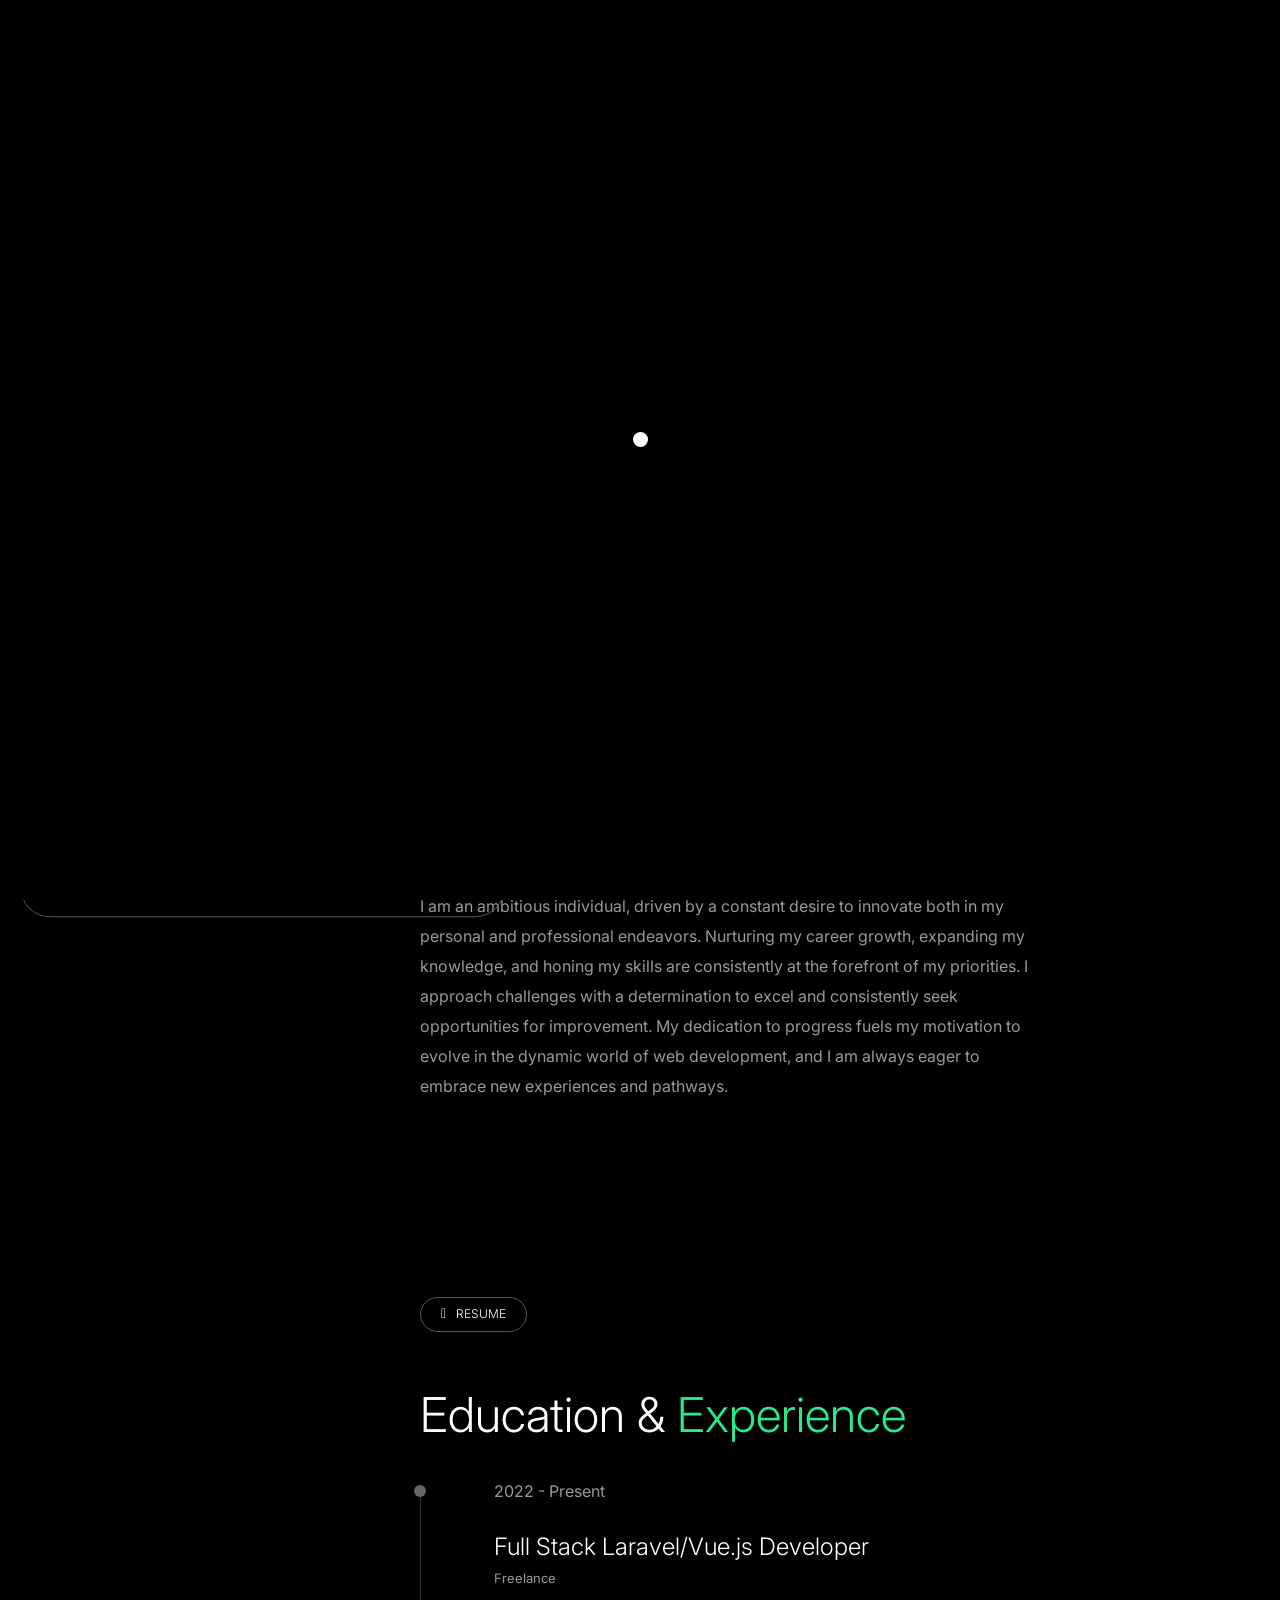
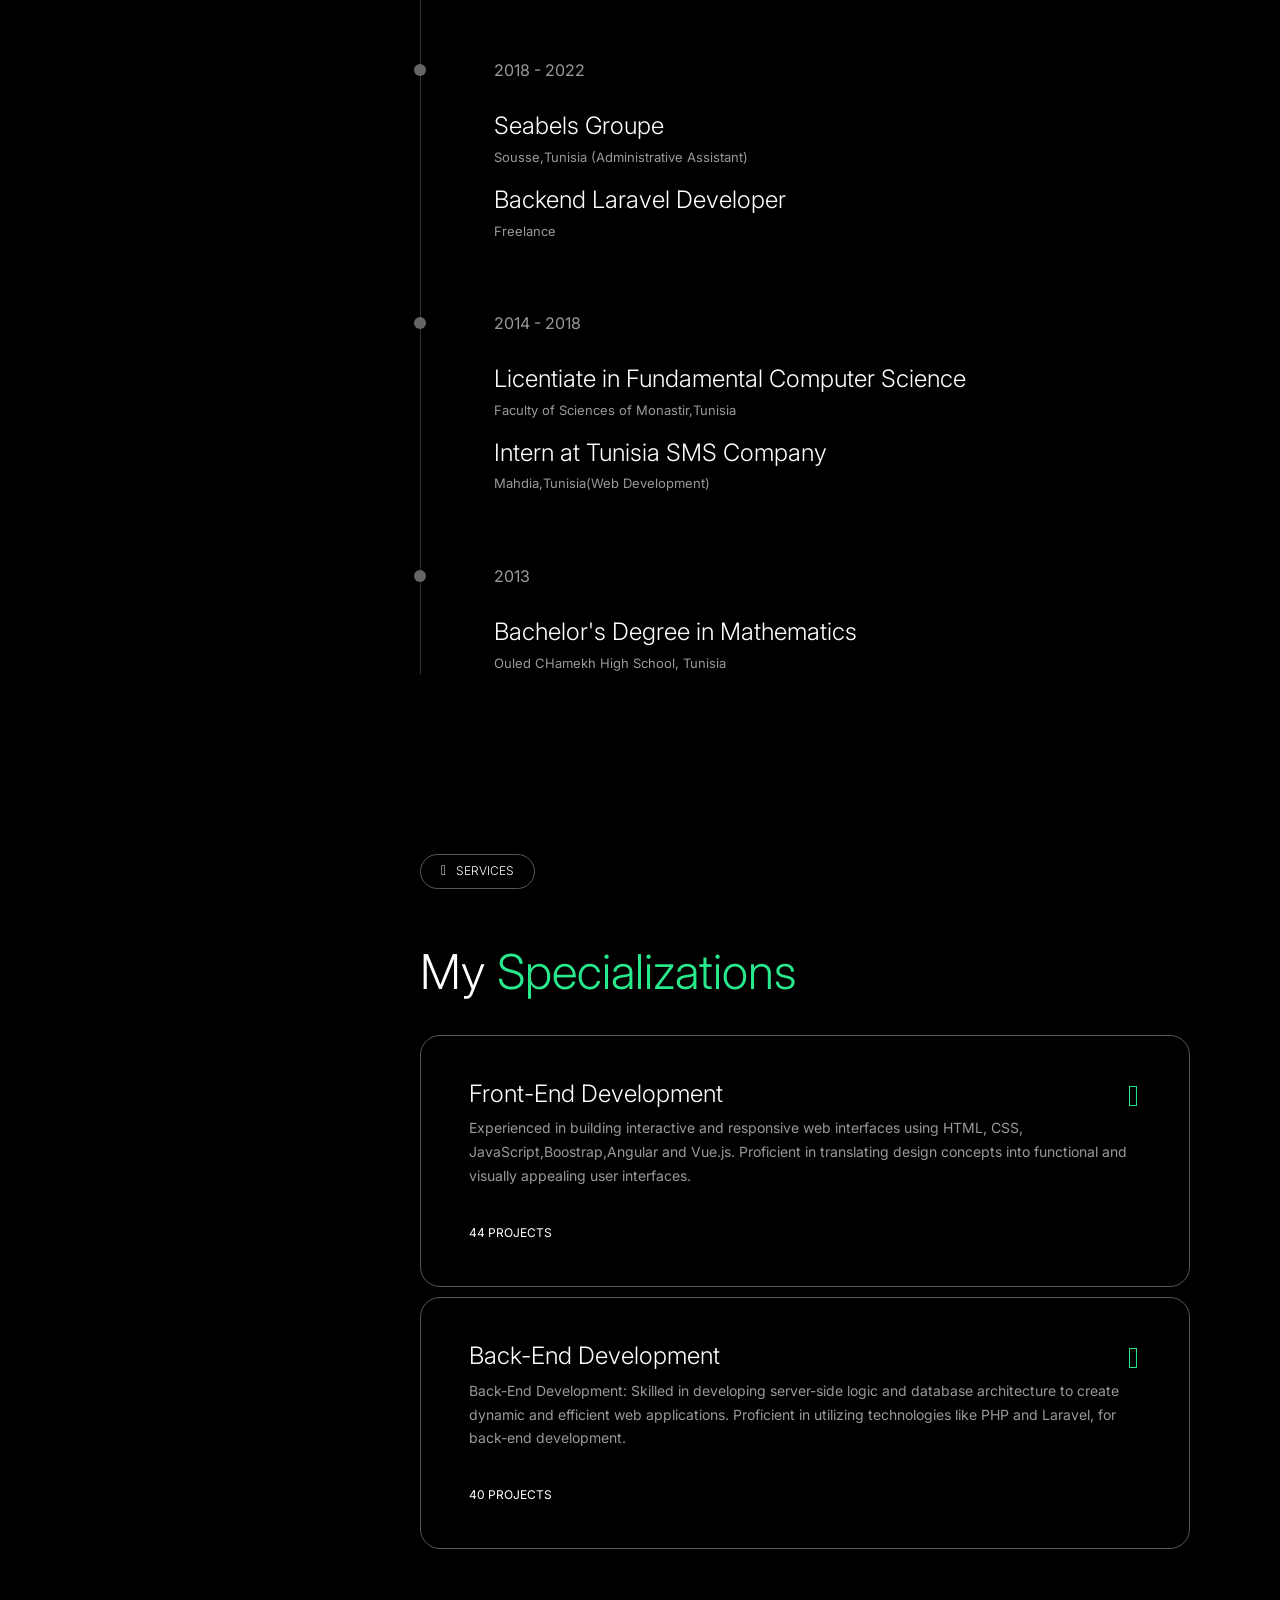
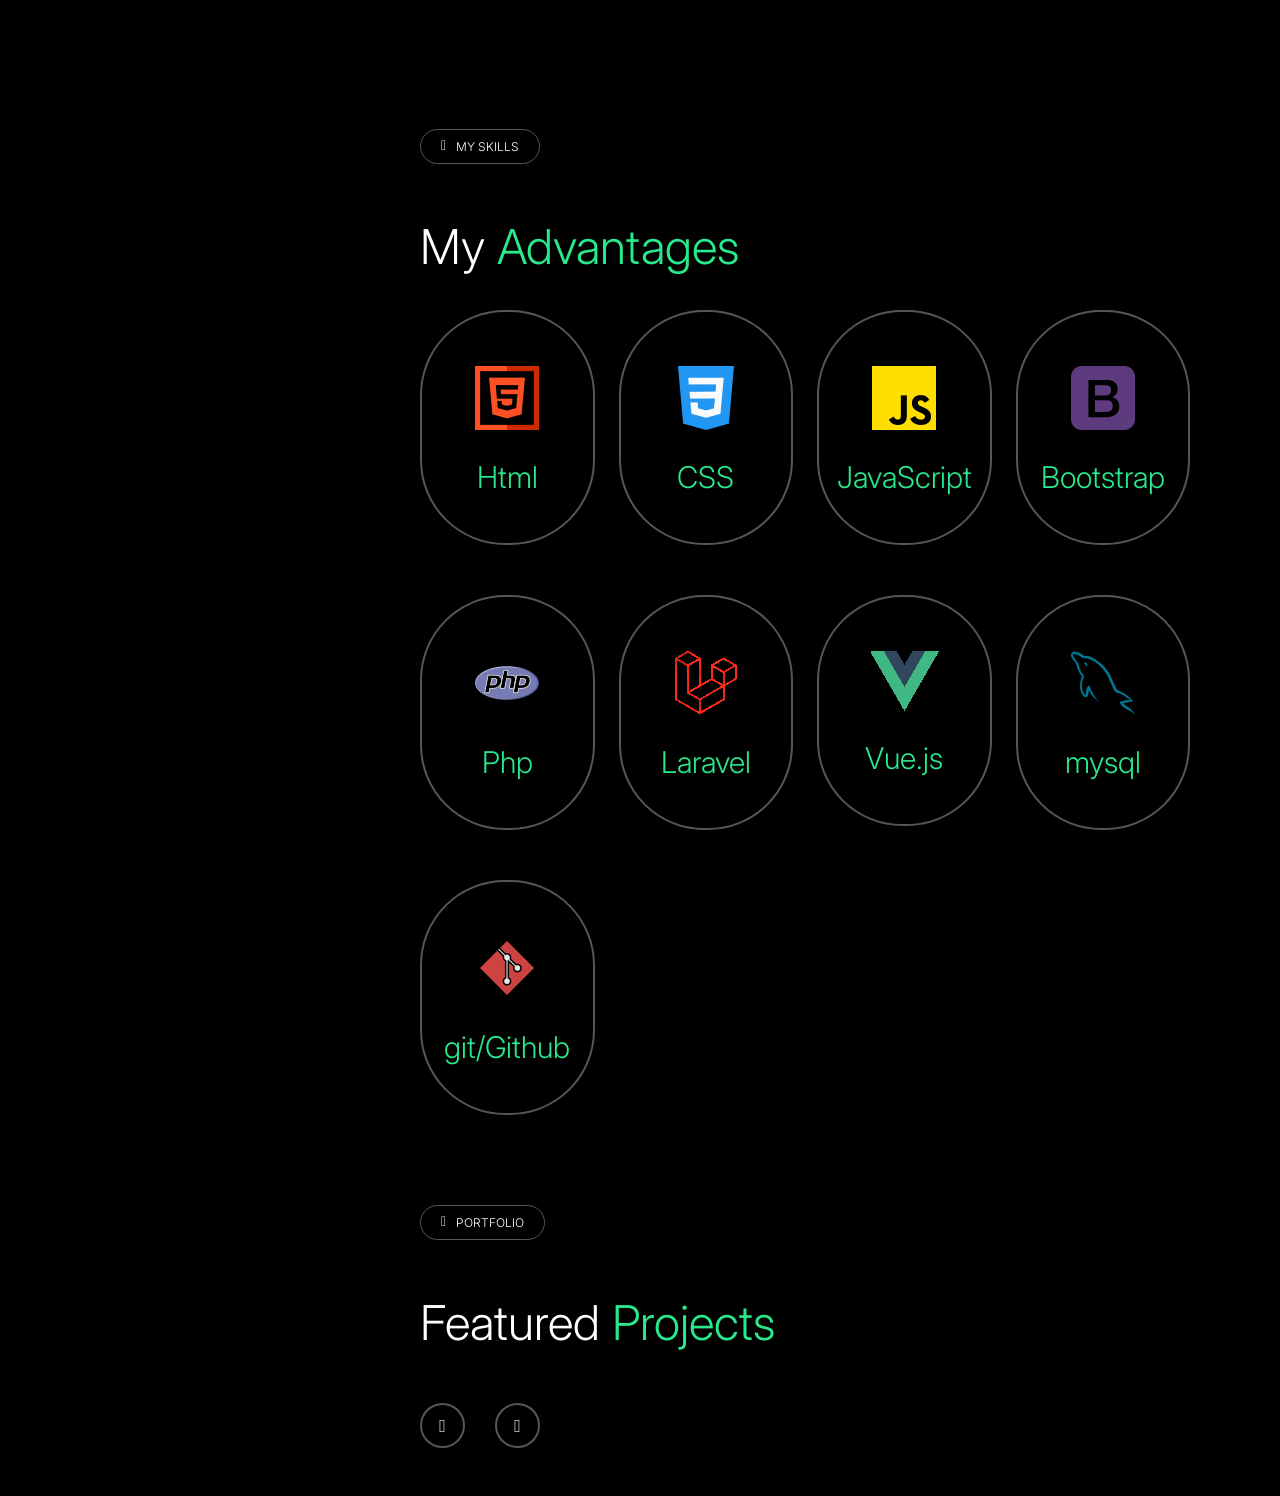
==== index.html @ 17d9af60 "first commit" ====
<!DOCTYPE html>
<html lang="en">
<!-- Mirrored from wpriverthemes.com/HTML/drake/home1.html by HTTrack Website Copier/3.x [XR&CO'2014], Wed, 30 Aug 2023 11:15:43 GMT -->

<head>
    <meta charset="UTF-8" />
    <meta http-equiv="X-UA-Compatible" content="IE=edge" />
    <meta name="viewport" content="width=device-width, initial-scale=1.0" />
    <title>Portfolio Smida Aymen</title>
    <link rel="icon" type="image/x-icon" href="assets/images/favicon.ico" />
    <meta name="description" content="I'm Aymen Smida, a passionate web developer and designer based in Tunisia. I specialize in Laravel and Vue.js, creating exceptional online experiences and innovative solutions. Explore my portfolio for a taste of what's possible in web development." />
    <meta name="keywords" content="HTML, CSS, JavaScript, web development, coding,Laravel ,Vue JS,Figma" />

 <!-- Facebook Meta Tags -->
 <meta property="og:url" content="https://aymensmida.github.io/portfolio/">
 <meta property="og:type" content="website">
 <meta property="og:title" content="Portfolio Smida Aymen e">
 <meta property="og:description" content="Discover a curated list of advanced interface libraries and components designed to empower beginners and streamline web development. Explore a range of user-friendly tools that enhance functionality, from interactive maps and animations to real-time data and UI frameworks. ">
 <meta property="og:image" content="./assets/images/logo.png">

 <!-- Twitter Meta Tags -->
 <meta name="twitter:card" content="summary_large_image">
 <meta property="twitter:domain" content="aymensmida.github.io">
 <meta property="twitter:url" content="https://aymensmida.github.io/portfolio/">
 <meta name="twitter:title" content="Advanced Interface Libraries and Components">
 <meta name="twitter:description" content="Discover a curated list of advanced interface libraries and components designed to empower beginners and streamline web development. Explore a range of user-friendly tools that enhance functionality, from interactive maps and animations to real-time data and UI frameworks. ">
 <meta name="twitter:image" content="./assets/images/logo.png">
    <!-- Font -->
    <link rel="preconnect" href="https://fonts.googleapis.com/" />
    <link rel="preconnect" href="https://fonts.gstatic.com/" crossorigin />
    <link
        href="https://fonts.googleapis.com/css2?family=Inter:wght@100;200;300;400;500;600;700;800;900&amp;display=swap"
        rel="stylesheet" />

    <!-- Stylesheet -->
    <link rel="stylesheet" href="./line-awesome/1.3.0/css/line-awesome.min.css">
    
    <link href="assets/css/bootstrap.min.css" rel="stylesheet" />
    <link rel="stylesheet" href="assets/css/owl.carousel.min.css" />
    <link rel="stylesheet" href="assets/css/owl.theme.default.min.css" />
    <link rel="stylesheet" href="assets/css/animate.min.css" />
    <link rel="stylesheet" href="assets/css/smooth-scrollbar.css" />
    <link rel="stylesheet" href="assets/css/lightbox.min.css" />

    <link rel="stylesheet" href="assets/css/style.css" />
    <link rel="stylesheet" href="assets/css/responsive.css" />
</head>

<body class="home1-page">
    <video class="body-overlay" muted autoplay loop>
        <source src="assets/images/video1.mp4" type="video/mp4" />
    </video>

    <div class="page-loader">
        <div class="bounceball"></div>
    </div>

    <span class="icon-menu">
        <span class="bar"></span>
        <span class="bar"></span>
    </span>

    <div class="global-color">
        <span class="setting-toggle">
            <i class="las la-cog"></i>
        </span>
        <div class="inner">
            <div class="overlay"></div>
            <div class="global-color-option">
                <span class="close-settings">
                    <i class="las la-times"></i>
                </span>
                <h2>Configuration</h2>
                <div class="global-color-option-inner">
                    <p>Colors</p>
                    <div class="color-boxed">
                        <a href="#" class="clr-active" onclick="color1();"></a>
                        <a href="#" onclick="color2();"></a>
                        <a href="#" onclick="color3();"></a>
                        <a href="#" onclick="color4();"></a>
                        <a href="#" onclick="color5();"></a>
                        <a href="#" onclick="color6();"></a>
                        <a href="#" onclick="color7();"></a>
                        <a href="#" onclick="color8();"></a>
                    </div>
                </div>
            </div>
        </div>
    </div>

    <div class="responsive-sidebar-menu">
        <div class="overlay"></div>
        <div class="sidebar-menu-inner">
            <div class="menu-wrap">
                <p>Menu</p>
                <ul class="menu scroll-nav-responsive d-flex">
                    <li>
                        <a class="scroll-to" href="#home">
                            <i class="las la-home"></i> <span>Home</span>
                        </a>
                    </li>
                    <li>
                        <a class="scroll-to" href="#about">
                            <i class="lar la-user"></i> <span>About</span>
                        </a>
                    </li>
                    <li>
                        <a class="scroll-to" href="#resume">
                            <i class="las la-briefcase"></i> <span>Resume</span>
                        </a>
                    </li>
                    <li>
                        <a class="scroll-to" href="#services">
                            <i class="las la-stream"></i> <span>Services</span>
                        </a>
                    </li>
                    <li>
                        <a class="scroll-to" href="#skills">
                            <i class="las la-shapes"></i> <span>Skills</span>
                        </a>
                    </li>
                    <li>
                        <a class="scroll-to" href="#testimonial">
                            <i class="las la-grip-vertical"></i> <span>Portfolios</span>
                        </a>
                    </li>
                 
                </ul>
            </div>

            <div class="sidebar-social">
                <p>Social</p>
                <ul class="social-links d-flex align-items-center">
                    <li>
                        <a href="https://www.facebook.com/Smida2709" target="_blank"><i class="lab la-facebook"></i></a>
                    </li>
                    <li>
                        <a href="https://www.linkedin.com/in/aymen-smida-748a8221a/" target="_blank"><i class="lab la-linkedin"></i></a>
                    </li>
                    <li>
                        <a href="https://www.instagram.com/smid_aaymen/" target="_blank"><i class="lab la-instagram"></i></a>
                    </li>
                    <li>
                        <a href="https://github.com/aymensmida" target="_blank"><i class="lab la-github"></i></a>
                    </li>
                </ul>
            </div>
        </div>
    </div>

    <ul class="menu scroll-nav d-flex">
        <li>
            <a class="scroll-to" href="#home">
                <span>Home</span> <i class="las la-home"></i>
            </a>
        </li>
        <li>
            <a class="scroll-to" href="#about">
                <span>About</span> <i class="lar la-user"></i>
            </a>
        </li>
        <li>
            <a class="scroll-to" href="#resume">
                <span>Resume</span> <i class="las la-briefcase"></i>
            </a>
        </li>
        <li>
            <a href="#services">
                <span>Services</span> <i class="las la-stream"></i>
            </a>
        </li>
        <li>
            <a class="scroll-to" href="#skills">
                <span>Skills</span> <i class="las la-shapes"></i>
            </a>
        </li>
        <li>
            <a class="scroll-to" href="#testimonial">
                <span>Portfolios</span> <i class="las la-grip-vertical"></i>
            </a>
        </li>
 
    </ul>

    <div class="left-sidebar mt-1">
        <img class="me" src="assets/images/aymen.png" alt="Me" />
        <h2 class="email">Smida Aymen</h2>
        <h2 class="address">Web Developer</h2>
        <p class="copyright">aymensmida122@gmail.com</p>
        <ul class="social-profile d-flex align-items-center flex-wrap justify-content-center">
            <li>
                <a href="https://www.facebook.com/Smida2709" target="_blank"><i class="lab la-facebook"></i></a>
            </li>
            <li>
                <a href="https://www.linkedin.com/in/aymen-smida-748a8221a/" target="_blank"><i class="lab la-linkedin"></i></a>
            </li>
            <li>
                <a href="https://www.instagram.com/smid_aaymen/" target="_blank"><i class="lab la-instagram"></i></a>
            </li>
            <li>
                <a href="https://github.com/aymensmida" target="_blank"><i class="lab la-github"></i></a>
            </li>
        </ul>
        <a href="./assets/images/Cv Aymen Smida.pdf" download="./assets/images/Cv Aymen Smida.pdf" class="theme-btn"  target="_blank">
            <i class="las la-download"></i> Download CV
        </a>
    </div>

    <main class="drake-main">
        <div id="smooth-wrapper">
            <div id="smooth-content">
                <div class="left-sidebar">
                    <img class="me" src="assets/images/aymen.png" alt="Me" />
                    <h2 class="email">Smida Aymen</h2>
                    <h2 class="address">Web Developer</h2>
                    <p class="copyright">aymensmida122@gmail.com</p>

                   
                    <ul class="social-profile d-flex align-items-center flex-wrap justify-content-center">
                        <li>
                            <a href="https://www.facebook.com/Smida2709" target="_blank"><i class="lab la-facebook"></i></a>
                        </li>
                        <li>
                            <a href="https://www.linkedin.com/in/aymen-smida-748a8221a/" target="_blank"><i class="lab la-linkedin"></i></a>
                        </li>
                        <li>
                            <a href="https://www.instagram.com/smid_aaymen/" target="_blank"><i class="lab la-instagram"></i></a>
                        </li>
                        <li>
                            <a href="https://github.com/aymensmida" target="_blank"><i class="lab la-github"></i></a>
                        </li>
                    </ul>
                    <a href="./assets/images/Cv Aymen Smida.pdf" download="./assets/images/Cv Aymen Smida.pdf" class="theme-btn"  target="_blank">
                        <i class="las la-download"></i> Download CV
                    </a>
                </div>

                <section class="hero-section page-section scroll-to-page" id="home">
                    <div class="custom-container">
                        <div class="hero-content content-width">
                            <div class="section-header">
                                <h4 class="subtitle scroll-animation" data-animation="fade_from_bottom">
                                    <i class="las la-home"></i> Introduce
                                </h4>
                                <h1 class="scroll-animation" data-animation="fade_from_bottom">
                                    Smida Aymen, <span>Web Developer </span>
                                </h1>
                            </div>
                            <p class="scroll-animation" data-animation="fade_from_bottom">
                                I specialize in creating beautifully functional websites
                                through coding. I'm passionate about making the web work
                                seamlessly and efficiently
                            </p>
                   
                        </div>
                    </div>
                </section>

                <section class="about-area page-section scroll-to-page" id="about">
                    <div class="custom-container">
                        <div class="about-content content-width">
                            <div class="section-header">
                                <h4 class="subtitle scroll-animation" data-animation="fade_from_bottom">
                                    <i class="lar la-user"></i> About
                                </h4>
                                <h1 class="scroll-animation" data-animation="fade_from_bottom">
                                    Exploring the Web with Passion and
                                    <span>Staying Current</span>
                                </h1>
                            </div>
                            <p class="scroll-animation" data-animation="fade_from_bottom">
                                I am an ambitious individual, driven by a constant desire to
                                innovate both in my personal and professional endeavors.
                                Nurturing my career growth, expanding my knowledge, and honing
                                my skills are consistently at the forefront of my priorities.
                                I approach challenges with a determination to excel and
                                consistently seek opportunities for improvement. My dedication
                                to progress fuels my motivation to evolve in the dynamic world
                                of web development, and I am always eager to embrace new
                                experiences and pathways.
                            </p>
                        </div>
                    </div>
                </section>

                <section class="resume-area page-section scroll-to-page" id="resume">
                    <div class="custom-container">
                        <div class="resume-content content-width">
                            <div class="section-header">
                                <h4 class="subtitle scroll-animation" data-animation="fade_from_bottom">
                                    <i class="las la-briefcase"></i> Resume
                                </h4>
                                <h1 class="scroll-animation" data-animation="fade_from_bottom">
                                    Education & <span>Experience</span>
                                </h1>
                            </div>

                            <div class="resume-timeline">
                                <div class="item scroll-animation" data-animation="fade_from_right">
                                    <span class="date">2022 - Present</span>
                                    <h2>Full Stack Laravel/Vue.js Developer</h2>
                                    <p>Freelance</p>
                                </div>
                                <div class="item scroll-animation" data-animation="fade_from_right">
                                    <span class="date">2018 - 2022</span>
                                    <h2>Seabels Groupe</h2>
                                    <p>Sousse,Tunisia (Administrative Assistant)</p>
                                    <h2>Backend Laravel Developer</h2>
                                    <p>Freelance</p>
                                </div>

                                <div class="item scroll-animation" data-animation="fade_from_right">
                                    <span class="date">2014 - 2018</span>
                                    <h2>Licentiate in Fundamental Computer Science</h2>
                                    <p>Faculty of Sciences of Monastir,Tunisia</p>
                                    <h2>Intern at Tunisia SMS Company</h2>
                                    <p>Mahdia,Tunisia(Web Development)</p>
                                </div>
                                <div class="item scroll-animation" data-animation="fade_from_right">
                                    <span class="date">2013</span>
                                    <h2>Bachelor's Degree in Mathematics</h2>
                                    <p>Ouled CHamekh High School, Tunisia</p>
                                </div>
                            </div>
                        </div>
                    </div>
                </section>

                <section class="services-area page-section scroll-to-page" id="services">
                    <div class="custom-container">
                        <div class="services-content content-width">
                            <div class="section-header">
                                <h4 class="subtitle scroll-animation" data-animation="fade_from_bottom">
                                    <i class="las la-stream"></i> Services
                                </h4>
                                <h1 class="scroll-animation" data-animation="fade_from_bottom">
                                    My <span>Specializations</span>
                                </h1>
                            </div>

                            <div class="services-items">
                                <div class="service-item scroll-animation" data-animation="fade_from_bottom">
                                    <i class="las la-bezier-curve"></i>
                                    <h2>Front-End Development</h2>
                                    <p>
                                        Experienced in building interactive and responsive web
                                        interfaces using HTML, CSS, JavaScript,Boostrap,Angular
                                        and Vue.js. Proficient in translating design concepts into
                                        functional and visually appealing user interfaces.
                                    </p>
                                    <span class="projects">44 Projects</span>
                                </div>
                                <div class="service-item scroll-animation" data-animation="fade_from_bottom">
                                    <i class="las la-code"></i>
                                    <h2>Back-End Development</h2>
                                    <p>
                                        Back-End Development: Skilled in developing server-side
                                        logic and database architecture to create dynamic and
                                        efficient web applications. Proficient in utilizing
                                        technologies like PHP and Laravel, for back-end
                                        development.
                                    </p>
                                    <span class="projects">40 Projects</span>
                                </div>
                            </div>
                        </div>
                    </div>
                </section>

                <section class="skills-area page-section scroll-to-page" id="skills">
                    <div class="custom-container">
                        <div class="skills-content content-width">
                            <div class="section-header">
                                <h4 class="subtitle scroll-animation" data-animation="fade_from_bottom">
                                    <i class="las la-shapes"></i> my skills
                                </h4>
                                <h1 class="scroll-animation" data-animation="fade_from_bottom">
                                    My <span>Advantages</span>
                                </h1>
                            </div>

                            <div class="row skills text-center">
                                <div class="col-md-3 scroll-animation" data-animation="fade_from_left">
                                    <div class="skill">
                                        <div class="skill-inner">
                                            <img src="assets/images/html.png" alt="Html" />
                                            <h1 class="percent">Html</h1>
                                        </div>
                                    </div>
                                </div>
                                <div class="col-md-3 scroll-animation" data-animation="fade_from_bottom">
                                    <div class="skill">
                                        <div class="skill-inner">
                                            <img src="assets/images/css.png" alt="CSS" />
                                            <h1 class="percent">CSS</h1>
                                        </div>
                                    </div>
                                </div>
                                <div class="col-md-3 scroll-animation" data-animation="fade_from_bottom">
                                    <div class="skill">
                                        <div class="skill-inner">
                                            <img src="assets/images/js.png" alt="JavaScript" />
                                            <h1 class="percent">JavaScript</h1>
                                        </div>
                                    </div>
                                </div>
                                <div class="col-md-3 scroll-animation" data-animation="fade_from_bottom">
                                    <div class="skill">
                                        <div class="skill-inner">
                                            <img src="assets/images/bootstrap.png" alt="bootstrap" />
                                            <h1 class="percent">Bootstrap</h1>
                                        </div>
                                    </div>
                                </div>
                                <div class="col-md-3 scroll-animation" data-animation="fade_from_bottom">
                                    <div class="skill">
                                        <div class="skill-inner">
                                            <img src="assets/images/php.png" alt="Php" />
                                            <h1 class="percent">Php</h1>
                                        </div>
                                    </div>
                                </div>
                                <div class="col-md-3 scroll-animation" data-animation="fade_from_bottom">
                                    <div class="skill">
                                        <div class="skill-inner">
                                            <img src="assets/images/laravel.png" alt="Laravel" />
                                            <h1 class="percent">Laravel</h1>
                                        </div>
                                    </div>
                                </div>
                                <div class="col-md-3 scroll-animation" data-animation="fade_from_top">
                                    <div class="skill">
                                        <div class="skill-inner">
                                            <img src="assets/images/vue.png" alt="vue.js" />
                                            <h1 class="percent">Vue.js</h1>
                                        </div>
                                    </div>
                                </div>
                                <div class="col-md-3 scroll-animation" data-animation="fade_from_right">
                                    <div class="skill">
                                        <div class="skill-inner">
                                            <img src="assets/images/mysql.png" alt="mysql" />
                                            <h1 class="percent">mysql</h1>
                                        </div>
                                    </div>
                                </div>

                                <div class="col-md-3 scroll-animation" data-animation="fade_from_bottom">
                                    <div class="skill">
                                        <div class="skill-inner">
                                            <img src="assets/images/git.png" alt="git-github" />
                                            <h1 class="percent">git/Github</h1>
                                        </div>
                                    </div>
                                </div>
                            </div>
                        </div>
                    </div>
                </section>

            

                <section class="testimonial-area page-section scroll-to-page pb-5" id="testimonial">
                    <div class="custom-container">
                        <div class="testimonial-content content-width">
                            <div class="section-header">
                                <h4 class="subtitle scroll-animation" data-animation="fade_from_bottom">
                                    <i class="las la-grip-vertical"></i> portfolio
                                </h4>
                                <h1 class="scroll-animation" data-animation="fade_from_bottom">
                                    Featured <span>Projects</span>
                                </h1>
                            </div>

                            <div class="testimonial-slider-wrap scroll-animation" data-animation="fade_from_bottom">
                                <div class="owl-carousel testimonial-slider owl-theme">
                                    <div class="testimonial-item">
                                        <a href="#" class="theme-btn mb-3"> Collect&Food</a>
                                        <div class="testimonial-item-inner p-2">
                                            <a href="assets/images/portfolio1.jpg" data-lightbox="example-1">
                                                <img src="assets/images/portfolio1.jpg" alt="Collect&Food"
                                                    style="border-radius: 25px" />
                                            </a>
                                        </div>

                                        <ul class="portfolio-categories">
                                            <li>
                                                <a href="#" class="custom-link">Figma</a>
                                            </li>
                                            <li>
                                                <a href="#" class="custom-link">Html-CSS-JS</a>
                                            </li>
                                            <li>
                                                <a href="#" class="custom-link">Bootstrap</a>
                                            </li>
                                            <li>
                                                <a href="#" class="custom-link">Laravel</a>
                                            </li>
                                            <li>
                                                <a href="#" class="custom-link">Mysql</a>
                                            </li>
                                        </ul>

                                    </div>
                                    <div class="testimonial-item">
                                        <a href="#" class="theme-btn mb-3"> Capotage</a>
                                        <div class="testimonial-item-inner p-2">
                                            <a href="assets/images/portfolio2.jpg" data-lightbox="example-1">
                                                <img src="assets/images/portfolio2.jpg" alt="Capotage"
                                                    style="border-radius: 25px" />
                                            </a>
                                            <ul class="portfolio-categories">

                                                <li>
                                                    <a href="#" class="custom-link">Html-CSS-JS</a>
                                                </li>
                                                <li>
                                                    <a href="#" class="custom-link">Bootstrap</a>
                                                </li>
                                                <li>
                                                    <a href="#" class="custom-link">Laravel</a>
                                                </li>
                                                <li>
                                                    <a href="#" class="custom-link">Mysql</a>
                                                </li>
                                            </ul>
                                        </div>
                                    </div>
                                    <div class="testimonial-item">
                                        <a href="#" class="theme-btn mb-3">Gehelp (frontend)</a>

                                        <div class="testimonial-item-inner p-2">
                                            <a href="assets/images/portfolio3.jpg" data-lightbox="example-1">
                                                <img src="assets/images/portfolio3.jpg" alt="Gehelp"
                                                    style="border-radius: 25px" />
                                            </a>
                                            <ul class="portfolio-categories">
                                                <li>
                                                    <a href="#" class="custom-link">Figma</a>
                                                </li>
                                                <li>
                                                    <a href="#" class="custom-link">Html-CSS-JS</a>
                                                </li>
                                                <li>
                                                    <a href="#" class="custom-link">Bootstrap</a>
                                                </li>

                                            </ul>
                                        </div>
                                    </div>
                                    <div class="testimonial-item">
                                        <a href="#" class="theme-btn mb-3">EDU-Meeting</a>
                                        <div class="testimonial-item-inner p-2">
                                            <a href="assets/images/portfolio-4.png" data-lightbox="example-1">
                                                <img src="assets/images/portfolio-4.png" alt="EDU-Meeting"
                                                    style="border-radius: 25px" />
                                            </a>
                                            <ul class="portfolio-categories">

                                                <li>
                                                    <a href="#" class="custom-link">Html-CSS-JS</a>
                                                </li>
                                                <li>
                                                    <a href="#" class="custom-link">Bootstrap</a>
                                                </li>
                                                <li>
                                                    <a href="#" class="custom-link">Laravel</a>
                                                </li>
                                                <li>
                                                    <a href="#" class="custom-link">Mysql</a>
                                                </li>
                                            </ul>
                                        </div>
                                    </div>
                                    <div class="testimonial-item">
                                        <a href="#" class="theme-btn mb-3">Hiking.tn</a>
                                        <div class="testimonial-item-inner p-2">
                                            <a href="assets/images/portfolio5.jpg" data-lightbox="example-1">
                                                <img src="assets/images/portfolio5.jpg" alt="Hiking.tn"
                                                    style="border-radius: 25px" />
                                            </a>
                                            <ul class="portfolio-categories">

                                                <li>
                                                    <a href="#" class="custom-link">Html-CSS-JS</a>
                                                </li>
                                                <li>
                                                    <a href="#" class="custom-link">Bootstrap</a>
                                                </li>
                                                <li>
                                                    <a href="#" class="custom-link">Laravel</a>
                                                </li>
                                                <li>
                                                    <a href="#" class="custom-link">Mysql</a>
                                                </li>
                                            </ul>
                                        </div>
                                    </div>
                                    <div class="testimonial-item">
                                        <a href="#" class="theme-btn mb-3">DR HAKIM Online</a>
                                        <div class="testimonial-item-inner p-2">
                                            <a href="assets/images/portfolio6.jpg" data-lightbox="example-1">
                                                <img src="assets/images/portfolio6.jpg" alt="DR HAKIM Online"
                                                    style="border-radius: 25px" />
                                            </a>
                                            <ul class="portfolio-categories">

                                                <li>
                                                    <a href="#" class="custom-link">Html-CSS-JS</a>
                                                </li>
                                                <li>
                                                    <a href="#" class="custom-link">Bootstrap</a>
                                                </li>
                                                <li>
                                                    <a href="#" class="custom-link">Laravel</a>
                                                </li>
                                                <li>
                                                    <a href="#" class="custom-link">Mysql</a>
                                                </li>
                                            </ul>
                                        </div>
                                    </div>
                                    <div class="testimonial-item">
                                        <a href="#" class="theme-btn mb-3">GFPRO</a>
                                        <div class="testimonial-item-inner p-2">
                                            <a href="assets/images/portfolio7.jpg" data-lightbox="example-1">
                                                <img src="assets/images/portfolio7.jpg" alt="GFPRO"
                                                    style="border-radius: 25px" />
                                            </a>
                                            <ul class="portfolio-categories">

                                                <li>
                                                    <a href="#" class="custom-link">Html-CSS-JS</a>
                                                </li>
                                                <li>
                                                    <a href="#" class="custom-link">Bootstrap</a>
                                                </li>
                                                <li>
                                                    <a href="#" class="custom-link">Laravel</a>
                                                </li>
                                                <li>
                                                    <a href="#" class="custom-link">Mysql</a>
                                                </li>
                                            </ul>
                                        </div>
                                    </div>
                                  
                                    <div class="testimonial-item">
                                        <a href="#" class="theme-btn mb-3">OEE Vestion</a>
                                        <div class="testimonial-item-inner p-2">
                                            <a href="assets/images/portfolio8.jpg" data-lightbox="example-1">
                                                <img src="assets/images/portfolio8.jpg" alt="OEE Vestion"
                                                    style="border-radius: 25px" />
                                            </a>
                                            <ul class="portfolio-categories">

                                                <li>
                                                    <a href="#" class="custom-link">Html-CSS-JS</a>
                                                </li>
                                                <li>
                                                    <a href="#" class="custom-link">Bootstrap</a>
                                                </li>
                                                <li>
                                                    <a href="#" class="custom-link">Laravel</a>
                                                </li>
                                                <li>
                                                    <a href="#" class="custom-link">SQL SEVER</a>
                                                </li>
                                            </ul>
                                        </div>
                                    </div>
                                      <div class="testimonial-item">
                                        <a href="#" class="theme-btn mb-3">Ma Facture</a>
                                        <div class="testimonial-item-inner p-2">
                                            <a href="assets/images/portfolio9.jpg" data-lightbox="example-1">
                                                <img src="assets/images/portfolio9.jpg" alt="ma Facture"
                                                    style="border-radius: 25px" />
                                            </a>
                                            <ul class="portfolio-categories">

                                                <li>
                                                    <a href="#" class="custom-link">Html-CSS-JS</a>
                                                </li>
                                                <li>
                                                    <a href="#" class="custom-link">Bootstrap</a>
                                                </li>
                                                <li>
                                                    <a href="#" class="custom-link">Laravel</a>
                                                </li>
                                                <li>
                                                    <a href="#" class="custom-link">Mysql</a>
                                                </li>
                                            </ul>
                                        </div>
                                    </div>
                                </div>
                                <div class="testimonial-footer-nav">
                                    <div class="testimonial-nav d-flex align-items-center">
                                        <button class="prev">
                                            <i class="las la-angle-left"></i>
                                        </button>
                                        <div id="testimonial-slide-count"></div>
                                        <button class="next">
                                            <i class="las la-angle-right"></i>
                                        </button>
                                    </div>
                                </div>
                            </div>

                         
                             
                        </div>
                    </div>
                </section>

            
            </div>
        </div>
    </main>

    <script src="assets/js/jquery.js"></script>
    <script src="assets/js/bootstrap.bundle.min.js"></script>
    <script src="assets/js/owl.carousel.js"></script>
    <script src="assets/js/gsap.min.js"></script>
    <script src="assets/js/ScrollTrigger.min.js"></script>
    <script src="assets/js/ScrollToPlugin.min.js"></script>
    <script src="assets/js/lightbox.min.js"></script>

    <script src="assets/js/main.js"></script>
    <script src="assets/js/ajax-form.js"></script>
    <script src="assets/js/color.js"></script>
</body>

<!-- Mirrored from wpriverthemes.com/HTML/drake/home1.html by HTTrack Website Copier/3.x [XR&CO'2014], Wed, 30 Aug 2023 11:15:45 GMT -->

</html>
---- assets/css/smooth-scrollbar.css ----
scrollbar,[scrollbar],[data-scrollbar]{display:block;position:relative;overflow:scroll}scrollbar .scroll-content,[scrollbar] .scroll-content,[data-scrollbar] .scroll-content{-webkit-transform:translate3d(0,0,0);transform:translate3d(0,0,0);will-change:transform}scrollbar.scrolling .scroll-content,[scrollbar].scrolling .scroll-content,[data-scrollbar].scrolling .scroll-content{pointer-events:none}scrollbar.scrolling .scroll-content .scroll-content,[scrollbar].scrolling .scroll-content .scroll-content,[data-scrollbar].scrolling .scroll-content .scroll-content{pointer-events:auto}scrollbar .scrollbar-track,[scrollbar] .scrollbar-track,[data-scrollbar] .scrollbar-track{position:absolute;opacity:0;z-index:1;-webkit-transition:opacity .5s 1s ease-out,background .5s ease-out;transition:opacity .5s 1s ease-out,background .5s ease-out;background:0 0}scrollbar .scrollbar-track.show,[scrollbar] .scrollbar-track.show,[data-scrollbar] .scrollbar-track.show,scrollbar .scrollbar-track:hover,[scrollbar] .scrollbar-track:hover,[data-scrollbar] .scrollbar-track:hover{opacity:1;-webkit-transition-delay:0s;transition-delay:0s}scrollbar .scrollbar-track:hover,[scrollbar] .scrollbar-track:hover,[data-scrollbar] .scrollbar-track:hover{background:rgba(222,222,222,.75)}scrollbar .scrollbar-track-x,[scrollbar] .scrollbar-track-x,[data-scrollbar] .scrollbar-track-x{bottom:0;left:0;width:100%;height:8px}scrollbar .scrollbar-track-y,[scrollbar] .scrollbar-track-y,[data-scrollbar] .scrollbar-track-y{top:0;right:0;width:8px;height:100%}scrollbar .scrollbar-thumb,[scrollbar] .scrollbar-thumb,[data-scrollbar] .scrollbar-thumb{position:absolute;top:0;left:0;width:8px;height:8px;background:rgba(0,0,0,.5);border-radius:4px}
---- assets/css/style.css ----
/* 
    -- Table of Content --

    * 01 - Menu
    * 02 - Responsive Sidebar Menu
    * 03 - Global Color
    * 04 - Header
    * 05 - Section Header
    * 06 - Left Sidebar
    * 07 - Hero Section
    * 08 - Home 3
    * 09 - Home 5
    * 10 - About
    * 11 - Resume
    * 12 - Services
    * 13 - Skills
    * 14 - Portfolio
    * 15 - Testimonial
    * 16 - Client
    * 17 - Pricing Table
    * 18 - Contact
    * 19 - Breadcrumb
    * 20 - Blog items
    * 21 - Blog Style 2
    * 22 - Blog Details
    * 23 - Comment
    * 24 - Comment Form
    * 25 - Footer
    * @Keyframe

*/
:root {
    --primary_color: #28e98c;
}
*,*::before,*::after {
    margin: 0;
    padding: 0;
    box-sizing: border-box;
}

body {
    font-family: 'Inter', sans-serif;
    font-size: 16px;
    scroll-behavior: smooth;
    color: #999999;
    background: #1f1f1f;
    line-height: 1.7;
    overflow-x: hidden;
    height: 100vh;
}
.bg-white {
    background: #fff;
}
img {
    max-width: 100%;
}
a {
    text-decoration: none;
}
.text-right {
    text-align: right;
}
ul {
    list-style: none;
    margin: 0;
    padding: 0;
}
.content-width {
    max-width: 770px;
    width: 100%;
    margin-left: auto;
}
.theme-btn {
    background: var(--primary_color);
    color: #000000;
    display: block;
    text-align: center;
    padding: 11px 58px 10px 58px;
    display: inline-flex;
    align-items: center;
    border-radius: 30px;
    justify-content: center;
    text-transform: uppercase;
    border: none;
    transition: .3s;
    cursor: pointer;
    border: 2px solid var(--primary_color);
}
.theme-btn i {
    font-size: 24px;
    margin-right: 10px;
    display: block;
    margin-bottom: 3px;
}
.theme-btn:hover {
    background: none;
    color: var(--primary_color);
}
.custom-container {
    max-width: 1130px;
    padding: 0 15px;
    margin: auto;
}
.subtitle {
    font-size: 12px;
    color: #ffffff;
    text-transform: uppercase;
    font-weight: 300;
    margin: 0;
    border: 1px solid #565656;
    padding: 9px 20px;
    border-radius: 30px;
    margin-bottom: 53px;
    display: inline-flex;
    align-items: center;
}
.subtitle i {
    margin-bottom: 1px;
    font-size: 14px;
    margin-right: 10px;
}

.page-loader {
    position: fixed;
    left: 0;
    top: 0;
    width: 100%;
    height: 100%;
    z-index: 10000;
    background: #000;
    display: flex;
    align-items: center;
    justify-content: center;
}
.page-loader .bounceball {
    position: relative;
    display: inline-block;
    height: 37px;
    width: 15px;
}
.page-loader .bounceball:before {
    position: absolute;
    content: '';
    display: block;
    top: 0;
    width: 15px;
    height: 15px;
    border-radius: 50%;
    background-color: #fff;
    transform-origin: 50%;
    animation: bounceLoader 500ms alternate infinite ease;
}


/* Icon Menu */
.icon-menu {
    position: absolute;
    right: 68px;
    top: 60px;
    width: 55px;
    height: 55px;
    border-radius: 50%;
    display: flex;
    flex-direction: column;
    border: 1px solid #575757;
    align-items: center;
    justify-content: center;
    gap: 4px;
    cursor: pointer;
    transition: .3s;
    background: #1f1f1f;
    z-index: 99;
}
.icon-menu span {
    width: 20px;
    display: block;
    height: 2px;
    background: #fff;
    transition: .3s;
}
.icon-menu:hover {
    border-color: var(--primary_color);
}
.icon-menu:hover span {
    background: var(--primary_color);
}


#scroll-section {
    /* overflow-x: hidden !important;
    overflow-y: auto !important; */
    /* width: 100%; */
    /* height: 100%; */
    /* height: 100vh; */
}
.scroll-content {
    /* transform: translate(0) !important; */
}
main.drake-main {
    /* inset: 0px;
    width: 100%;
    height: 100vh;
    position: fixed; */
    /* overflow: hidden; */
}
.page-section {
    overflow: hidden;
}


/* 01 - Menu */
.menu {
    flex-direction: column;
    border: 1px solid #575757;
    border-radius: 30px;
    position: fixed;
    right: 68px;
    top: 322px;
    /* width: 55px; */
    text-align: center;
    gap: 20px;
    padding: 24px 0;
    background: #1f1f1f;
    z-index: 20;
}
.menu li .scroll-to,
.menu li a {
    display: block;
    position: relative;
    /* padding: 10px 10px; */
    width: 55px;
    transition: .3s;
    color: #999999;
    cursor: pointer;
}
.menu li a.active,
.menu li a:hover,
.menu li .scroll-to.active,
.menu li .scroll-to:hover {
    color: var(--primary_color);
}
.menu li .scroll-to:hover span,
.menu li a:hover span {
    opacity: 1;
    visibility: visible;
}
.menu li .scroll-to i,
.menu li a i {
    font-size: 20px;
    display: block;
}
.menu li .scroll-to span,
.menu li a span {
    position: absolute;
    transition: .3s;
    font-size: 12px;
    background: #404042;
    right: 100%;
    color: #fff;
    display: block;
    padding: 3px 8px;
    border-radius: 5px;
    visibility: hidden;
    opacity: 0;
}
.menu li .scroll-to span::before,
.menu li a span::before {
    content: '';
    width: 10px;
    height: 10px;
    background: #404042;
    position: absolute;
    right: -3px;
    top: 50%;
    transform: rotate(54deg) skew(-8deg, -39deg);
    margin-top: -5px;
    z-index: -1;
}

/* 02 - Responsive Sidebar Menu */
.responsive-sidebar-menu {
    position: fixed;
    left: 0;
    top: 0;
    width: 100%;
    height: 100%;
    z-index: 99;
    opacity: 0;
    visibility: hidden;
    transition: .2s;
}
.responsive-sidebar-menu.active {
    opacity: 1;
    visibility: visible;
}
.global-color .inner .overlay,
.responsive-sidebar-menu .overlay {
    position: absolute;
    left: 0;
    top: 0;
    width: 100%;
    height: 100%;
    z-index: -1;
    background: #565656;
    opacity: 0.5;
}
.responsive-sidebar-menu .sidebar-menu-inner {
    max-width: 345px;
    width: 100%;
    margin-left: auto;
    background: #191919;
    height: 100%;
    overflow-x: hidden;
    padding-top: 50px;
    margin-right: -250px;
    transition: .3s;
}
.responsive-sidebar-menu.active .sidebar-menu-inner {
    margin-right: 0;
}
.responsive-sidebar-menu .sidebar-menu-inner .menu-wrap {
    width: 46%;
    margin: auto;
}
.responsive-sidebar-menu .sidebar-menu-inner .menu-wrap p {
    font-size: 18px;
}
.responsive-sidebar-menu .sidebar-menu-inner .menu-wrap .menu {
    position: relative;
    right: auto;
    left: 0;
    top: 0;
    transform: translateY(0);
    background: none;
    border-radius: 0;
    border: none;
    margin-bottom: 30px;
}
.responsive-sidebar-menu .sidebar-menu-inner .menu-wrap .menu li a {
    display: flex;
    align-items: center;
    gap: 10px;
}
.responsive-sidebar-menu .sidebar-menu-inner .menu-wrap .menu li a:hover span {
    color: #fff;
}
.responsive-sidebar-menu .sidebar-menu-inner .menu-wrap .menu li a i {
    margin-bottom: 2px;
}
.responsive-sidebar-menu .sidebar-menu-inner .menu-wrap .menu li a span {
    position: relative;
    right: 0;
    opacity: 1;
    visibility: visible;
    color: #999999;
    background: none;
    margin: 0;
    padding: 0;
    border-radius: 0;
}
.responsive-sidebar-menu .sidebar-menu-inner .menu-wrap .menu li a span::before {
    display: none
}
.responsive-sidebar-menu .sidebar-menu-inner .menu-wrap .menu li a.active span {
    color: #fff;
}
.responsive-sidebar-menu .sidebar-menu-inner .global-color-option,
.responsive-sidebar-menu .sidebar-menu-inner .sidebar-social {
    width: 46%;
    margin: auto;
}
.responsive-sidebar-menu .sidebar-menu-inner .sidebar-social ul {
    gap: 15px;
}
.responsive-sidebar-menu .sidebar-menu-inner .sidebar-social ul li a {
    color: #999999;
    transition: .3s;
    font-size: 16px;
}
.responsive-sidebar-menu .sidebar-menu-inner .sidebar-social ul li a:hover {
    color: var(--primary_color);
}

/* 03 - Global Color */
.global-color {
    position: fixed;
    left: 0;
    top: 50px;
    z-index: 100;
}
.global-color .inner {
    position: fixed;
    left: 0;
    top: 0;
    width: 100%;
    height: 100%;
    z-index: 99;
    opacity: 0;
    visibility: hidden;
    transition: .2s;
}
.global-color.active .inner {
    opacity: 1;
    visibility: visible;
}
.global-color .setting-toggle {
    width: 40px;
    height: 40px;
    display: flex;
    align-items: center;
    justify-content: center;
    font-size: 20px;
    cursor: pointer;
    background: #1f1f1f;
}
.global-color .inner .global-color-option .close-settings {
    position: absolute;
    right: 20px;
    top: 20px;
    color: #fff;
    font-size: 20px;
}
.global-color .inner .global-color-option .global-color-option-inner p {
    text-transform: uppercase;
    font-size: 13px;
    color: #fff;
    line-height: 1.2;
    margin-bottom: 25px;
}
.global-color .inner .global-color-option .global-color-option-inner .themes {
    display: flex;
    flex-wrap: wrap;
    padding-top: 30px;
}
.global-color .inner .global-color-option .global-color-option-inner .themes li {
    margin-right: 80px;
    margin-bottom: 55px;
}
.global-color .inner .global-color-option .global-color-option-inner .themes li a {
    font-size: 14px;
    color: #fff;
    font-weight: 500;
    display: block;
    line-height: 1.2;
    position: relative;
}
.global-color .inner .global-color-option .global-color-option-inner .themes li a::before {
    content: '';
    width: 100%;
    height: 1px;
    background: #fff;
    position: absolute;
    left: 0;
    top: 50%;
    opacity: 0;
    transition: .3s;
}
.global-color .inner .global-color-option .global-color-option-inner .themes li a:hover::before,
.global-color .inner .global-color-option .global-color-option-inner .themes li.active a::before {
    opacity: 1;
}
.global-color .inner .global-color-option {
    max-width: 1043px;
    width: 100%;
    margin-left: auto;
    background: #191919;
    height: 100%;
    overflow-x: hidden;
    padding-top: 50px;
    margin-right: -400px;
    transition: .4s;
    padding: 134px;
}
.global-color .inner .global-color-option h2 {
    color: #fff;
    font-weight: 200;
    font-size: 34px;
    line-height: 1.2;
    margin-bottom: 80px;
}
.global-color.active .inner .global-color-option {
    margin-right: 0;
}
.global-color .global-color-option .color-boxed {
    display: flex;
    align-items: center;
    flex-wrap: wrap;
    gap: 26px;
    margin-bottom: 105px;
    padding-top: 30px;
}
.global-color .global-color-option .color-boxed a {
    display: block;
    width: 30px;
    height: 30px;
    border-radius: 50%;
    position: relative;
    background: #28e98c;
}
.global-color .global-color-option .color-boxed a::before {
    content: '';
    border: 1px solid #fff;
    position: absolute;
    border-radius: 50%;
    width: calc(100% + 10px);
    height: calc(100% + 10px);
    left: 50%;
    top: 50%;
    transform: translate(-50%, -50%);
    opacity: 0;
    transition: .3s;
}
.global-color .global-color-option .color-boxed a::after {
    content: '';
    position: absolute;
    border: none;
    transform: translate(-50%, -50%);
    width: 4px;
    height: 4px;
    left: 50%;
    top: 50%;
    background: #fff;
    border-radius: 50%;
    opacity: 0;
}
.global-color .global-color-option .color-boxed a.clr-active::after,
.global-color .global-color-option .color-boxed a:hover::after,
.global-color .global-color-option .color-boxed a:hover::before,
.global-color .global-color-option .color-boxed a.clr-active::before {
    opacity: 1;
}
.global-color .global-color-option .color-boxed a:nth-child(2) {
    background: #e4af12;
}
.global-color .global-color-option .color-boxed a:nth-child(3) {
    background: #fe6f1d;
}
.global-color .global-color-option .color-boxed a:nth-child(4) {
    background: #14c5fd;
}
.global-color .global-color-option .color-boxed a:nth-child(5) {
    background: #c0c0c0;
}
.global-color .global-color-option .color-boxed a:nth-child(6) {
    background: #1338f3;
}
.global-color .global-color-option .color-boxed a:nth-child(7) {
    background: #f31313;
}
.global-color .global-color-option .color-boxed a:nth-child(8) {
    background: #ff99cc;
}
.global-color .global-color-option .color-boxed a:nth-child(9) {
    background: #cceb00;
}
.global-color .global-color-option .color-boxed a i {
    font-size: 14px;
}


/* 04 - Header */
.header-area {
    background: #1f1f1f;
    position: sticky;
    top: 0;
    z-index: 100;
    padding: 25px 0;
}
.header-area .logo {
    display: block;
}
.header-area .logo img {
    display: block;
}
.header-area nav {
    transition: .3s;
}
.header-area nav .nav-menu {
    gap: 25px;
    display: flex;
}
.header-area nav .nav-menu li {
    position: relative;
}
.header-area nav .nav-menu li .toggle-sub-dropdown,
.header-area nav .nav-menu li .toggle-dropdown {
    display: none;
    width: 35px;
    text-align: center;
}
.header-area nav .nav-menu li .dropdown {
    position: absolute;
    left: 0;
    width: 200px;
    background: #000;
    box-shadow: 1px 6px 20px rgb(0 0 0 / 20%);
    transition: .3s;
    opacity: 0;
    visibility: hidden;
    padding: 5px 0;
}
.header-area nav .nav-menu li .dropdown li a {
    padding: 8px 15px;
    line-height: 1.2;
}
.header-area nav .nav-menu li:hover > .dropdown {
    opacity: 1;
    visibility: visible;
}
.header-area nav .nav-menu li .dropdown li .dropdown {
    left: 100%;
    top: 0;
}
.header-area nav .nav-menu li a {
    color: #fff;
    display: block;
    transition: .3s;
    padding: 8px 0;
}
.header-area nav .nav-menu li a:hover {
    color: var(--primary_color);
}
.header-area .header-right .show-menu-toggle {
    display: none;
    width: 40px;
    height: 40px;
    border-radius: 4px;
    align-items: center;
    justify-content: center;
    font-size: 20px;
    cursor: pointer;
    color: #fff;
    border: 1px solid rgb(255 255 255 / 30%);
    margin-left: auto;
}
.header-area nav .close-menu {
    display: none;
    cursor: pointer;
    position: absolute;
    right: 30px;
    top: 30px;
    font-size: 25px;
    cursor: pointer;
    color: #fff;
}


/* 05 - Section Header */
.section-header h1 {
    font-size: 48px;
    line-height: 60px;
    color: #fff;
    font-weight: 300;
    margin-bottom: 33px;
}
.section-header h1 span {
    color: var(--primary_color);
}


/* 06 - Left Sidebar */
.left-sidebar {
    max-width: 485px;
    width: 100%;
    border-radius: 30px;
    border: 1px solid #565656;
    position: fixed;
    left: 20px;
    top: 50%;
    transform: translateY(-50%);
    padding: 50px;
    z-index: 10;
}
.drake-main .left-sidebar {
    display: none;
}
.left-sidebar > img.me {
    border-radius: 30px;
    display: block;
    margin-bottom: 56px;
}
.left-sidebar .sidebar-header {
    margin-bottom: 65px;
}
.left-sidebar .sidebar-header .designation {
    max-width: 110px;
    text-align: right;
    color: #fff;
    font-size: 14px;
    font-weight: 400;
}
.left-sidebar h2 {
    font-size: 24px;
    color: #fff;
    text-align: center;
    font-weight: 300;
}
.left-sidebar .address {
    margin-bottom: 30px;
}
.left-sidebar .copyright {
    font-size: 14px;
    text-align: center;
    margin-bottom: 45px;
}
.left-sidebar .social-profile {
    gap: 8px;
    margin-bottom: 118px;
}
.left-sidebar .social-profile li a {
    display: block;
    width: 50px;
    height: 50px;
    line-height: 46px;
    text-align: center;
    border: 2px solid #565656;
    border-radius: 50%;
    color: #999999;
    font-size: 20px;
    transition: .3s;
}
.left-sidebar .social-profile li a:hover {
    color: var(--primary_color);
    border-color: var(--primary_color);
}
.left-sidebar .theme-btn {
    width: 100%;
}



/* 07 - Hero Section */
.hero-section {
    padding: 68px 0;
    position: relative;
    overflow: hidden;
}
.hero-section .hero-content {
    position: relative;
    z-index: 3;
}
.hero-section .hero-content h1 {
    font-size: 78px;
    letter-spacing: -0.2px;
    line-height: 90px;
    margin-bottom: 43px;
    font-weight: 300;
}
.hero-section .hero-content h1 span {
    color: var(--primary_color);
}
.hero-section .hero-content > p {
    max-width: 480px;
    margin-bottom: 31px;
}
.hero-section .hero-content .go-to-project-btn {
    width: 175px;
    height: 175px;
    display: flex;
    align-items: center;
    justify-content: center;
    margin-left: auto;
    border-radius: 50%;
    border: 1px solid #575757;
    position: relative;
    overflow: hidden;
    margin-right: 15px;
}
.hero-section .hero-content .go-to-project-btn img {
    display: block;
    animation: rotating 6s infinite linear;
}
.hero-section .hero-content .go-to-project-btn i {
    position: absolute;
    color: #fff;
    font-size: 40px;
    display: block;
}
.hero-section .hero-content .facts {
    gap: 100px;
    margin-top: 55px;
}
.hero-section .hero-content .facts h1 {
    font-size: 72px;
    color: var(--primary_color);
    line-height: 56px;
    margin-bottom: 38px;
}
.hero-section .hero-content .facts p {
    font-size: 14px;
    line-height: 24px;
    text-transform: uppercase;
}

/* 08 - Home 3 */
.home1-page,
.home5-page,
.home6-page {
    background: #000;
}
.home-3 {
    overflow: hidden;
}
.home-3:before {
    content: '';
    background: #000;
    position: absolute;
    left: 0;
    top: 0;
    width: 100%;
    height: 100%;
    z-index: 1;
    opacity: 0.6;
}
.home1-page .menu,
.home5-page .menu,
.home6-page .menu,

.home1-page .icon-menu,
.home5-page .icon-menu,
.home6-page .icon-menu {
    background: #000000;
}
/* 09 - Home 5 */
body .body-overlay {
    position: fixed;
    left: 0;
    top: 0;
    width: 100%;
    height: 100%;
    object-fit: cover;
    z-index: -1;
}
.home2-page .body-overlay,
.home3-page .body-overlay {
    opacity: 0.1;
}
.home1-page .body-overlay,
.home4-page .body-overlay,
.home5-page .body-overlay {
    opacity: 0.3;
}



/* 10 - About */
.about-area {
    padding-top: 90px;
    padding-bottom: 90px;
}
.about-area .about-content p {
    line-height: 30px;
    max-width: 610px;
}


/* 11 - Resume */
.resume-area {
    padding-top: 90px;
    padding-bottom: 90px;
}
.resume-area .resume-content .resume-timeline .item {
    position: relative;
    padding-left: 74px;
    padding-bottom: 68px;
}
.resume-area .resume-content .resume-timeline .item:last-child {
    padding-bottom: 0;
}
.resume-area .resume-content .resume-timeline .item:last-child::after {
    height: calc(100% - 10px);
}
.resume-area .resume-content .resume-timeline .item::after {
    content: '';
    background: #333333;
    width: 1px;
    height: 100%;
    position: absolute;
    left: 0;
    top: 10px;
    z-index: -1;
}
.resume-area .resume-content .resume-timeline .item::before {
    content: '';
    position: absolute;
    width: 12px;
    height: 12px;
    background: #656565;
    border-radius: 50%;
    left: -6px;
    top: 7px;
    transition: .3s;
}
.resume-area .resume-content .resume-timeline .item .date {
    display: block;
    margin-bottom: 28px;
    transition: .3s;
}
.resume-area .resume-content .resume-timeline .item h2 {
    font-size: 24px;
    font-weight: 300;
    margin-bottom: 5px;
    color: #fff;
}
.resume-area .resume-content .resume-timeline .item h2 a {
    color: #fff;
    display: block;
}
.resume-area .resume-content .resume-timeline .item p {
    font-size: 13px;
    color: #999999;
    margin-bottom: 18px;
}
.resume-area .resume-content .resume-timeline .item p:last-child {
    margin-bottom: 0;
}
.resume-area .resume-content .resume-timeline .item:hover::before {
    background: var(--primary_color);
}
.resume-area .resume-content .resume-timeline .item:hover .date {
    color: var(--primary_color);
}



/* 12 - Services */
.services-area {
    padding-top: 90px;
    padding-bottom: 90px;
}
.services-items .service-item {
    border: 1px solid #565656;
    border-radius: 20px;
    transition: .3s;
    position: relative;
    padding: 44px 48px 41px 48px;
    margin-bottom: 10px;
}
.services-items .service-item:last-child {
    margin-bottom: 0;
}
.services-items .service-item h2 {
    font-size: 24px;
    font-weight: 300;
    margin-bottom: 8px;
    color: #fff;
}
.services-items .service-item h2 a {
    color: #fff;
    transition: .3s;
}
.services-items .service-item:hover {
    border-color: var(--primary_color);
}
.services-items .service-item:hover h2 a {
    color: var(--primary_color);
}
.services-items .service-item p {
    font-size: 14px;
    color: #999999;
    margin-bottom: 30px;
}
.services-items .service-item .projects {
    font-size: 12px;
    color: #fff;
    text-transform: uppercase;
    display: inline-block;
}
.services-items .service-item:hover .projects {
    text-decoration: underline;
}
.services-items .service-item i {
    position: absolute;
    font-size: 30px;
    color: var(--primary_color);
    top: 45px;
    right: 50px;
}



/* 13 - Skills */
.skills-area {
    padding-top: 90px;
    padding-bottom: 40px;
}
.skills .skill {
    margin-bottom: 50px;
}
.skills .skill .skill-inner {
    border: 2px solid #565656;
    border-radius: 85px;
    padding: 54px 0 48px 0;
    margin-bottom: 20px;
    transition: .3s;
}
.skills .skill:hover .skill-inner {
    border-color: var(--primary_color);
}
.skills .skill .skill-inner img {
    display: block;
    margin: auto auto 29px auto;
}
.skills .skill .skill-inner h1 {
    font-size: 30px;
    color: var(--primary_color);
    font-weight: 300;
    margin: 0;
}
.skills .skill p {
    font-size: 14px;
    color: #fff;
    margin: 0;
}



/* 14 - Portfolio */
.portfolio-area {
    padding-top: 90px;
    padding-bottom: 90px;
}
.portfolio-items .portfolio-item {
    margin-bottom: 62px;
}
.portfolio-items > div:last-child .portfolio-item {
    margin-bottom: 0;
}
.portfolio-items .portfolio-item .portfolio-item-inner {
    height: 370px;
    overflow: hidden;
    border-radius: 30px;
    position: relative;
    margin-bottom: 30px;
}
.portfolio-items .portfolio-item.portfolio-full .portfolio-item-inner {
    height: 410px;
}
.portfolio-items .portfolio-item .portfolio-item-inner img {
    display: block;
    width: 100%;
    height: 100%;
    object-fit: cover;
}
.portfolio-items .portfolio-item .portfolio-item-inner .portfolio-categories,.testimonial-area .portfolio-categories {
    position: absolute;
    display: flex;
    flex-wrap: wrap;
    gap: 10px;
    align-items: center;
    bottom: 20px;
    left: 20px;
}
.portfolio-items .portfolio-item .portfolio-item-inner .portfolio-categories li a ,.testimonial-area .portfolio-categories li a{
    display: block;
    font-size: 14px;
    background: #fff;
    color: #000;
    padding: 7px 20px;
    border-radius: 19px;
    transition: .3s;
}
.portfolio-items .portfolio-item:hover .portfolio-item-inner .portfolio-categories li a ,.testimonial-area .portfolio-categories li a{
    background: #1f1f1f;
    color: #fff;
}
.portfolio-items .portfolio-item h2 {
    font-size: 24px;
    font-weight: 300;
    margin: 0;
}
.portfolio-items .portfolio-item h2 a {
    color: #fff;
    display: inline-block;
    border-bottom: 1px solid transparent;
    transition: .3s;
}
.portfolio-items .portfolio-item:hover h2 a {
    border-color: #ffffff;
}




/* 15 - Testimonial */
.testimonial-item .testimonial-item-inner {
    border: 2px solid #565656;
    border-radius: 30px;
    padding: 50px 50px 43px 50px;
}
.testimonial-item .testimonial-item-inner .author {
    gap: 16px;
    margin-bottom: 45px;
}
.testimonial-item .testimonial-item-inner .author img {
    width: 45px;
    height: 45px;
    border-radius: 50%;
    object-fit: cover;
}
.testimonial-item .testimonial-item-inner .author h3 {
    font-size: 18px;
    font-weight: 300;
    color: #fff;
    margin-bottom: 6px;
}
.testimonial-item .testimonial-item-inner .author p {
    color: #999999;
    font-size: 13px;
    margin: 0;
    line-height: 1.3;
}
.testimonial-item .testimonial-item-inner .author p span {
    color: var(--primary_color);
}
.testimonial-item .testimonial-item-inner > p {
    font-size: 24px;
    color: #fff;
    font-weight: 300;
    line-height: 36px;
    margin-bottom: 27px;
}
.testimonial-item .testimonial-item-inner .project-btn {
    font-size: 12px;
    color: #fff;
    text-transform: uppercase;
    display: inline-block;
}

.testimonial-area .testimonial-slider-wrap .testimonial-footer-nav {
    margin-top: 50px;
}
.testimonial-area .testimonial-slider-wrap .testimonial-footer-nav .testimonial-nav {
    gap: 15px;
}
.testimonial-area .testimonial-slider-wrap .testimonial-footer-nav .testimonial-nav button {
    width: 45px;
    height: 45px;
    display: block;
    background: none;
    border-radius: 50%;
    text-align: center;
    border: 2px solid #565656;
    font-size: 18px;
    color: #fff;
    transition: .3s;
}
.testimonial-area .testimonial-slider-wrap .testimonial-footer-nav .testimonial-nav button:hover {
    border-color: var(--primary_color);
    color: var(--primary_color);
}
.testimonial-area .testimonial-slider-wrap .testimonial-footer-nav .testimonial-nav #testimonial-slide-count {
    font-size: 13px;
    color: #666666;
    font-weight: 300;
}
.testimonial-area .testimonial-slider-wrap .testimonial-footer-nav .testimonial-nav #testimonial-slide-count .left {
    color: #fff;
}

/* 16 - Client */
.clients-logos {
    padding-top: 100px;
}
.clients-logos h4 {
    color: #fff;
    text-transform: uppercase;
    font-size: 14px;
    font-weight: 300;
    margin-bottom: 57px;
}
.clients-logos .col-md-3 {
    margin-bottom: 74px;
}
.clients-logos img {
    display: block;
    opacity: 0.3;
    transition: .3s;
}
.clients-logos img:hover {
    opacity: 1;
}



/* 17 - Pricing Table */
.pricing-area {
    padding-top: 90px;
    padding-bottom: 90px;
}

.pricing-table-items .pricing-table {
    border: 1px solid #565656;
    border-radius: 30px;
    padding: 37px 40px 40px 40px;
    height: 100%;
    display: flex;
    flex-direction: column;
    justify-content: space-between;
    transition: .3s;
}
.pricing-table-items .pricing-table:hover {
    border-color: var(--primary_color);
}
.pricing-table-items .pricing-table .pricing-table-header {
    border-bottom: 1px solid #555555;
    padding-bottom: 20px;
    margin-bottom: 34px;
}
.pricing-table-items .pricing-table .pricing-table-header .top {
    margin-bottom: 30px;
}
.pricing-table-items .pricing-table .pricing-table-header h4 {
    font-size: 18px;
    text-transform: uppercase;
    font-weight: 300;
    color: #fff;
    margin: 0;
}
.pricing-table-items .pricing-table .pricing-table-header .top p {
    font-size: 13px;
    line-height: 20px;
    color: #999999;
    margin: 0;
}
.pricing-table-items .pricing-table .pricing-table-header h1 {
    font-size: 48px;
    color: var(--primary_color);
    font-weight: 300;
    margin: 0;
}
.pricing-table-items .pricing-table .pricing-table-header h1 span {
    font-size: 24px;
    color: #999999;
}
.pricing-table-items .pricing-table ul {
    margin-bottom: 80px;
}
.pricing-table-items .pricing-table ul li {
    font-size: 14px;
    color: #fff;
    line-height: 24px;
    font-weight: 300;
    margin-bottom: 10px;
}

.pricing-table-items .pricing-table ul li:last-child {
    margin-bottom: 0;
}
.pricing-table-items .info {
    font-size: 14px;
    color: #fff;
    line-height: 24px;
    margin: 60px 0 0 0;
}
.pricing-table-items .info a {
    color: var(--primary_color);
    text-decoration: underline;
}



/* 18 - Contact */
.contact-area {
    padding-bottom: 50px;
}
.contact-area .contact-content h3 {
    font-size: 24px;
    color: #fff;
    font-weight: 300;
    margin-bottom: 60px;
}
.contact-area .contact-content #required-msg {
    color: #fc4545;
    font-size: 14px;
    margin-bottom: 31px;
    display: none;
}
.contact-area .contact-content #required-msg.show {
    display: block;
}
.contact-area .contact-content .contact-form .input-group {
    margin-bottom: 34px;
}
.contact-area .contact-content .contact-form .input-group label {
    display: block;
    font-size: 12px;
    text-transform: uppercase;
    color: #fff;
    margin-bottom: 2px;
}
.contact-area .contact-content .contact-form .input-group label sup {
    color: #fc4545;
    font-size: 12px;
    top: 0;
}
.contact-area .contact-content .contact-form .input-group label span {
    color: #999999;
    text-transform: none;
}
.contact-area .contact-content .contact-form .input-group select,
.contact-area .contact-content .contact-form .input-group textarea,
.contact-area .contact-content .contact-form .input-group input {
    display: block;
    color: #fff;
    width: 100%;
    border: none;
    background: none;
    font-size: 18px;
    padding: 0;
    transition: .2s;
    padding-bottom: 3px;
}
.contact-area .contact-content .contact-form .input-group textarea {
    height: 140px;
    border-bottom: 1px solid #555555;
    resize: none;
}
.contact-area .contact-content .contact-form .input-group select {
    display: block;
    margin-left: -5px !important;
    font-weight: 300;
}
.contact-area .contact-content .contact-form .input-group select:focus,
.contact-area .contact-content .contact-form .input-group textarea:focus,
.contact-area .contact-content .contact-form .input-group input:focus {
    outline: none;
    box-shadow: none;
    border-color: #555555;
}
.contact-area .contact-content .contact-form .input-group textarea::placeholder,
.contact-area .contact-content .contact-form .input-group input::placeholder {
    color: #666666;
}
.contact-area .contact-content .contact-form .input-group.upload-attachment {
    position: relative;
}
.contact-area .contact-content .contact-form .input-group.upload-attachment label {
    overflow: hidden;
    position: relative;
    display: inline-flex;
    align-items: center;
    gap: 10px;
}
.contact-area .contact-content .contact-form .input-group.upload-attachment label i {
    font-size: 18px;
    display: block;
    margin-bottom: 2px;
}
.contact-area .contact-content .contact-form .input-group.upload-attachment input {
    position: absolute;
    left: 0;
    top: 0;
    opacity: 0;
}
.contact-area .contact-content .contact-form .input-group.submit-btn-wrap {
    margin-bottom: 0;
    margin-top: 18px;
}



/* 19 - Breadcrumb */
.breadcrumb-area {
    position: relative;
    padding: 50px 0px 50px;
    background: #1f1f1f;
    overflow: hidden;
    z-index: 1;
}
.breadcrumb-area::before,
.breadcrumb-area::after {
    content: '';
    position: absolute;
    left: -50px;
    top: -50px;
    width: 200px;
    height: 200px;
    border-radius: 50%;
    background: rgb(255 255 255 / 10%);
    z-index: -1;
    box-shadow: 0px 0px 0 20px rgb(255 255 255 / 5%);
}
.breadcrumb-area::after {
    left: auto;
    right: -50px;
    top: auto;
    bottom: -50px;
}
.breadcrumb-area .breadcrumb-content h1 {
    font-size: 45px;
    color: #fff;
    font-weight: 300;
    margin-bottom: 20px;
}
.breadcrumb-area .breadcrumb-content .breadcrumbs {
    display: flex;
    align-items: center;
    gap: 10px;
}
.breadcrumb-area .breadcrumb-content .breadcrumbs li {
    text-transform: uppercase;
    color: #d1d1d1;
    font-size: 14px;
    position: relative;
    display: flex;
    align-items: center;
    gap: 8px;
}
.breadcrumb-area .breadcrumb-content .breadcrumbs li i {
    display: block;
    margin-bottom: 1px;
}
.breadcrumb-area .breadcrumb-content .breadcrumbs li:last-child::before {
    display: none;
}
.breadcrumb-area .breadcrumb-content .breadcrumbs li a {
    font-weight: 500;
    color: #ffffff;
}

/* 20 - Blog items */
.blog-content-area {
    padding-top: 100px;
    padding-bottom: 60px;
}
.blog-content-area .blog-items {
    padding-right: 20px;
}
.blog-item {
    margin-bottom: 40px;
}
.blog-item .blog-thumbnail {
    margin-bottom: 30px;
}
.blog-item .blog-thumbnail img {
    display: block;
    width: 100%;
    border-radius: 6px;
}
.blog-item .meta {
    display: flex;
    align-items: center;
    gap: 35px;
    margin-bottom: 10px;
}
.blog-item .meta li {
    text-transform: uppercase;
    font-size: 14px;
    position: relative;
    line-height: 1.2;
}
.blog-item .meta li::before {
    content: '';
    position: absolute;
    right: -21px;
    top: 7px;
    background: #808080;
    width: 5px;
    height: 5px;
    border-radius: 50%;
}
.blog-item .meta li:last-child::before {
    display: none;
}
.blog-item .meta li a {
    font-weight: 500;
    display: flex;
    align-items: center;
    gap: 5px;
    transition: .3s;
    /* opacity: 0.5; */
    color: #fff;
    

    background: linear-gradient(to top right, var(--primary_color) -200%,transparent 300%);
    background-repeat: no-repeat;
    background-size: 0 0.0625em;
    background-position: 0 95%;
    transition: .25s;
}
.blog-item .meta li a:hover {
    background-size: 100% 0.3625em;
}
.blog-item .meta li a i {
    display: block;
    font-size: 18px;
    margin-bottom: 1px;
    color: var(--primary_color);
}
.blog-item .blog-item-content h1 {
    font-size: 28px;
    line-height: 1.2;
    margin-bottom: 20px;
}
.blog-item .blog-item-content h1 a {
    color: #fff;
    display: inline-block;

    background: linear-gradient(to top right,var(--primary_color) -200%,transparent 300%);
    background-repeat: no-repeat;
    background-size: 0 0.0625em;
    background-position: 0 95%;
    transition: .25s;
}
.blog-item .blog-item-content h1 a:hover {
    background-size: 100% 0.3625em;
}
.blog-item p {
    /* color: #686a6f; */
    line-height: 1.8;
    margin-bottom: 15px;
}
.blog-item .blog-item-content .read-more-btn {
    display: inline-block;
    text-transform: uppercase;
    position: relative;
    font-size: 16px;
    color: #fff;
    font-weight: 500;
    letter-spacing: 0.4px;
    border-bottom: 2px solid var(--primary_color);
    padding: 4px 0;
    transition: .3s;
}
.blog-item .blog-item-content .read-more-btn:hover {
    border-color: #fff;
    color: var(--primary_color);
}

.blog-sidebar .blog-sidebar-item {
    padding: 40px;
    background: #2a2a2a;
    margin-bottom: 40px;
    border-radius: 4px;
}
.blog-sidebar .blog-sidebar-item:last-child {
    margin-bottom: 0;
}
.blog-sidebar .blog-sidebar-item h3 {
    font-size: 20px;
    font-weight: 600;
    line-height: 1.1;
    color: #ffffff;
    margin-bottom: 30px;
    position: relative;
    display: inline-block;
}
.blog-sidebar .blog-sidebar-item h3::before {
    content: '';
    width: 50px;
    height: 2px;
    background: var(--primary_color);
    right: -60px;
    position: absolute;
    top: 11px;
}
.blog-sidebar .blog-sidebar-item ul li {
    line-height: 1.6;
    padding: 10px 0;
    border-bottom: 1px solid #686a70;
    margin: 3px 0;
}
.blog-sidebar .blog-sidebar-item ul li:first-child {
    margin-top: 0;
    padding-top: 0;
}
.blog-sidebar .blog-sidebar-item ul li:last-child {
    padding-bottom: 0;
    margin-bottom: 0;
    border: none;
}
.blog-sidebar .blog-sidebar-item ul li a {
    display: block;
    color: #ffffff;
    font-weight: 300;
    transition: .3s;
}
.blog-sidebar .blog-sidebar-item ul li a:hover {
    color: var(--primary_color);
}
.blog-sidebar .blog-sidebar-item.blog-sidebar-search {
    padding: 0;
    background: none;
}
.search-form {
    display: block;
    position: relative;
}
.search-form input {
    display: block;
    width: 100%;
    line-height: 40px;
    padding: 19px 80px 19px 35px;
    background: #2a2a2a;
    border-radius: 4px;
    border: 1px solid transparent;
    font-weight: 300;
    transition: .3s;
    color: #fff;
}
.search-form input:focus {
    box-shadow: none;
    outline: none;
    border-color: var(--primary_color);
}
.search-form button {
    position: absolute;
    right: 0;
    top: 0;
    height: 100%;
    border: none;
    background: none;
    cursor: pointer;
    width: 70px;
    font-size: 25px;
    color: #fff;
}
.blog-sidebar .blog-sidebar-item.blog-tags ul {
    display: flex;
    gap: 10px;
    flex-wrap: wrap;
    align-items: center;
}
.blog-sidebar .blog-sidebar-item.blog-tags ul li {
    padding: 0;
    margin: 0;
    border: none;
}
.blog-sidebar .blog-sidebar-item.blog-tags ul li a {
    background: #fff;
    padding: 6px 18px;
    color: #000;
    font-weight: 400;
    border-radius: 30px;
    font-size: 14px;
}
.blog-sidebar .blog-sidebar-item.blog-tags ul li a:hover {
    background: #000;
    color: #fff;
}

/* 21 - Blog Style 2 */
.blog-item2 {
    text-align: center;
}
.blog-item2 .blog-thumbnail {
    height: 255px;
    margin-bottom: 0;
}
.blog-item2 .blog-thumbnail img {
    width: 100%;
    height: 100%;
    object-fit: cover;
}
.blog-item2 .blog-item-content {
    position: relative;
    margin-top: -22px;
    padding: 0 20px;
}
.blog-item2 .meta {
    margin: 0;
    background: #2a2a2a;
    padding: 12px 20px;
    border-radius: 4px;
    display: inline-flex;
    box-shadow: 0px 10px 30px 0px rgb(0 0 0 / 5%);
    margin-bottom: 20px;
}
.blog-item2 .meta li {
    font-size: 12px;
}
.blog-item2 .meta li a {
    color: #a0a0a0;
}
.blog-item2 .meta li a:hover {
    color: #fff;
}
.blog-item2 .meta li a,
.blog-item2 .blog-item-content h1 a {
    background: none;
}
.blog-item2 .blog-item-content h1 {
    font-size: 25px;
}
.blog-item2 .blog-item-content h1 a:hover {
    color: var(--primary_color);
}
.blog-item2 .blog-item-content .read-more-btn {
    font-size: 14px;
}

/* 22 - Blog Details */
.blog-details-area {
    padding-top: 100px;
    padding-bottom: 100px;
}
.blog-details-area .blog-details-content .meta {
    margin-bottom: 15px;
}
.blog-details-area .blog-details-content p {
    font-size: 15px;
    color: #999999;
    color: #fff;
    font-weight: 300;
}
.blog-details-area .blog-details-content h3 {
    color: #ffffff;
    font-size: 22px;
    font-weight: 600;
    margin-bottom: 15px;
}
.blog-details-area .blog-details-content .lists {
    margin-bottom: 1rem;
}
.blog-details-area .blog-details-content .lists li {
    display: block;
    position: relative;
    font-size: 15px;
    line-height: 32px;
    padding-left: 25px;
}
.blog-details-area .blog-details-content .lists li::before {
    content: '';
    background: #999999;
    width: 10px;
    height: 2px;
    position: absolute;
    top: 15px;
    left: 5px;
}
.blog-details-area .blog-details-content .tags {
    display: flex;
    align-items: center;
    flex-wrap: wrap;
    gap: 10px;
    margin-top: 40px;
}
.blog-details-area .blog-details-content .tags li a {
    display: block;
    background: #fff;
    color: #000;
    font-size: 14px;
    font-weight: 500;
    padding: 7px 20px;
    border-radius: 30px;
    transition: .3s;
}
.blog-details-area .blog-details-content .tags li a:hover {
    background: #000000;
    color: #fff;
}

/* 23 - Comment */
.comments-area h3 {
    color: #fff;
    font-size: 20px;
    font-weight: 500;
    margin-bottom: 30px;
    line-height: 1.2;
}
.comments-area .comments .comments-list .comment-item {
    margin-bottom: 40px;
}
.comments-area .comments .comments-list .comment-item .comment-body {
    display: flex;
    align-items: flex-start;
    gap: 30px;
}
.comments-area .comments .comments-list .comment-item .comment-body .comment-avatar {
    flex: none;
    width: 90px;
    height: 90px;
    border-radius: 50%;
}
.comments-area .comments .comments-list .comment-item .comment-body .comment-avatar img {
    width: 100%;
    height: 100%;
    object-fit: cover;
    border-radius: 50%;
}
.comments-area .comments .comments-list .comment-item .comment-body .comment-content {
    flex: 1;
}
.comments-area .comments .comments-list .comment-item .comment-body .comment-content h4 {
    color: #fff;
    font-size: 20px;
    line-height: 1.1;
    display: flex;
    align-items: center;
    margin-bottom: 20px;
}

.comments-area .comments .comments-list .comment-item .comment-body .comment-content h4 .date {
    display: block;
    font-size: 12px;
    font-weight: 400;
    margin-left: 40px;
    /* color: #999999; */
    position: relative;
    text-transform: uppercase;
    color: var(--primary_color);
}
.comments-area .comments .comments-list .comment-item .comment-body .comment-content h4 .date::before {
    content: '';
    width: 20px;
    height: 1px;
    position: absolute;
    left: -25px;
    top: 5px;
    /* background: #999999; */
    background: var(--primary_color);
}
.comments-area .comments .comments-list .comment-item .comment-body .comment-content p {
    color: #686a6f;
    margin: 0;
}
.comments-area .comments .comments-list .comment-item .comment-body .comment-content .reply-btn {
    text-transform: uppercase;
    padding: 7px 20px;
    font-size: 12px;
    margin-top: 20px;
}
.comments-area .comments .children {
    padding-left: 60px;
    border-top: 1px solid #686a70;
    padding-top: 40px;
}

/* 24 - Comment Form */
.comment-form {
    padding-top: 20px;
}
.comment-form h3 {
    color: #fff;
    font-size: 20px;
    font-weight: 500;
    margin-bottom: 30px;
    line-height: 1.2;
}
.comment-form form .input-group {
    margin-bottom: 20px;
}

.comment-form form .input-group input,
.comment-form form .input-group textarea {
    font-size: 14px;

    display: block;
    color: #fff;
    width: 100%;
    border: none;
    background: none;
    padding: 0;
    transition: .2s;
    padding-bottom: 3px;
}
.comment-form form .input-group input:focus,
.comment-form form .input-group textarea:focus {
    outline: none;
    box-shadow: none;
}
.comment-form form .input-group textarea {
    height: 180px;
    border-bottom: 1px solid #555555;
    resize: none;
}


/* 25 - Footer */
.footer-area {
    background: #1f1f1f;
    position: relative;
    overflow: hidden;
    z-index: 1;
    padding-top: 100px;
    padding-bottom: 100px;
}
.footer-area::before {
    content: '';
    position: absolute;
    left: 0;
    top: 0;
    width: 100%;
    height: 100%;
    z-index: -1;
    background: url('../images/bg-shape.png') center no-repeat;
    background-size: cover;
    opacity: 0.4;
}
.footer-area .footer-widget-item h3 {
    color: #fff;
    text-transform: capitalize;
    font-weight: 600;
    margin-bottom: 30px;
    font-size: 20px;
}
.footer-area .footer-widget-item p {
    color: #cccccc;
    font-size: 15px;
}
.footer-area .footer-widget-item .social-links {
    display: flex;
    flex-wrap: wrap;
    align-items: center;
    gap: 30px;
    margin-top: 30px;
}
.footer-area .footer-widget-item .social-links li a {
    color: #ccc;
    font-size: 18px;
    transition: .3s;
}
.footer-area .footer-widget-item .social-links li a:hover {
    color: #fff;
}
.footer-area .footer-widget-item .social-links li a i {
    display: block;
}
.footer-area .footer-widget-item.footer-links ul li + li {
    margin-top: 15px;
}
.footer-area .footer-widget-item.footer-links ul li a {
    color: #ccc;
    font-size: 15px;
    display: block;
    transition: .3s;
}
.footer-area .footer-widget-item.footer-links ul li a:hover {
    color: #fff;
}
.footer-area .footer-widget-item.footer-contact-widget ul li {
    display: block;
}
.footer-area .footer-widget-item.footer-contact-widget ul li + li {
    margin-top: 15px;
}
.footer-area .footer-widget-item.footer-contact-widget ul li .title {
    color: #fff;
    text-transform: uppercase;
    font-weight: 700;
    display: block;
    position: relative;
    z-index: 1;
    font-size: 14px;
    margin-bottom: 5px;
    line-height: 1.2;
}
.footer-area .footer-widget-item.footer-contact-widget ul li .sub-title {
    color: #cccccc;
    font-size: 15px;
}




/* @Keyframe */
@keyframes rotating {
    0% {
        transform: rotate(0);
    }
    100% {
        transform: rotate(360deg);
    }
}

@keyframes bounceLoader {
    0% {
        top: 30px;
        height: 5px;
        border-radius: 60px 60px 20px 20px;
        transform: scaleX(2);
    }
    35% {
        height: 15px;
        border-radius: 50%;
        transform: scaleX(1);
    }
    100% {
        top: 0;
    }
}

/*Additional CSS*/

.global-color .setting-toggle {
    border-radius: 5px !important;
}

.global-color .setting-toggle i {
    animation: rotating 3s infinite linear !important;
}
.custom-link{
    background-color: #ffffff !important;
    color: rgb(13, 13, 13) !important;
}
.custom-link:hover{
    background-color: #0b0b0b !important;
    color: white !important;
}
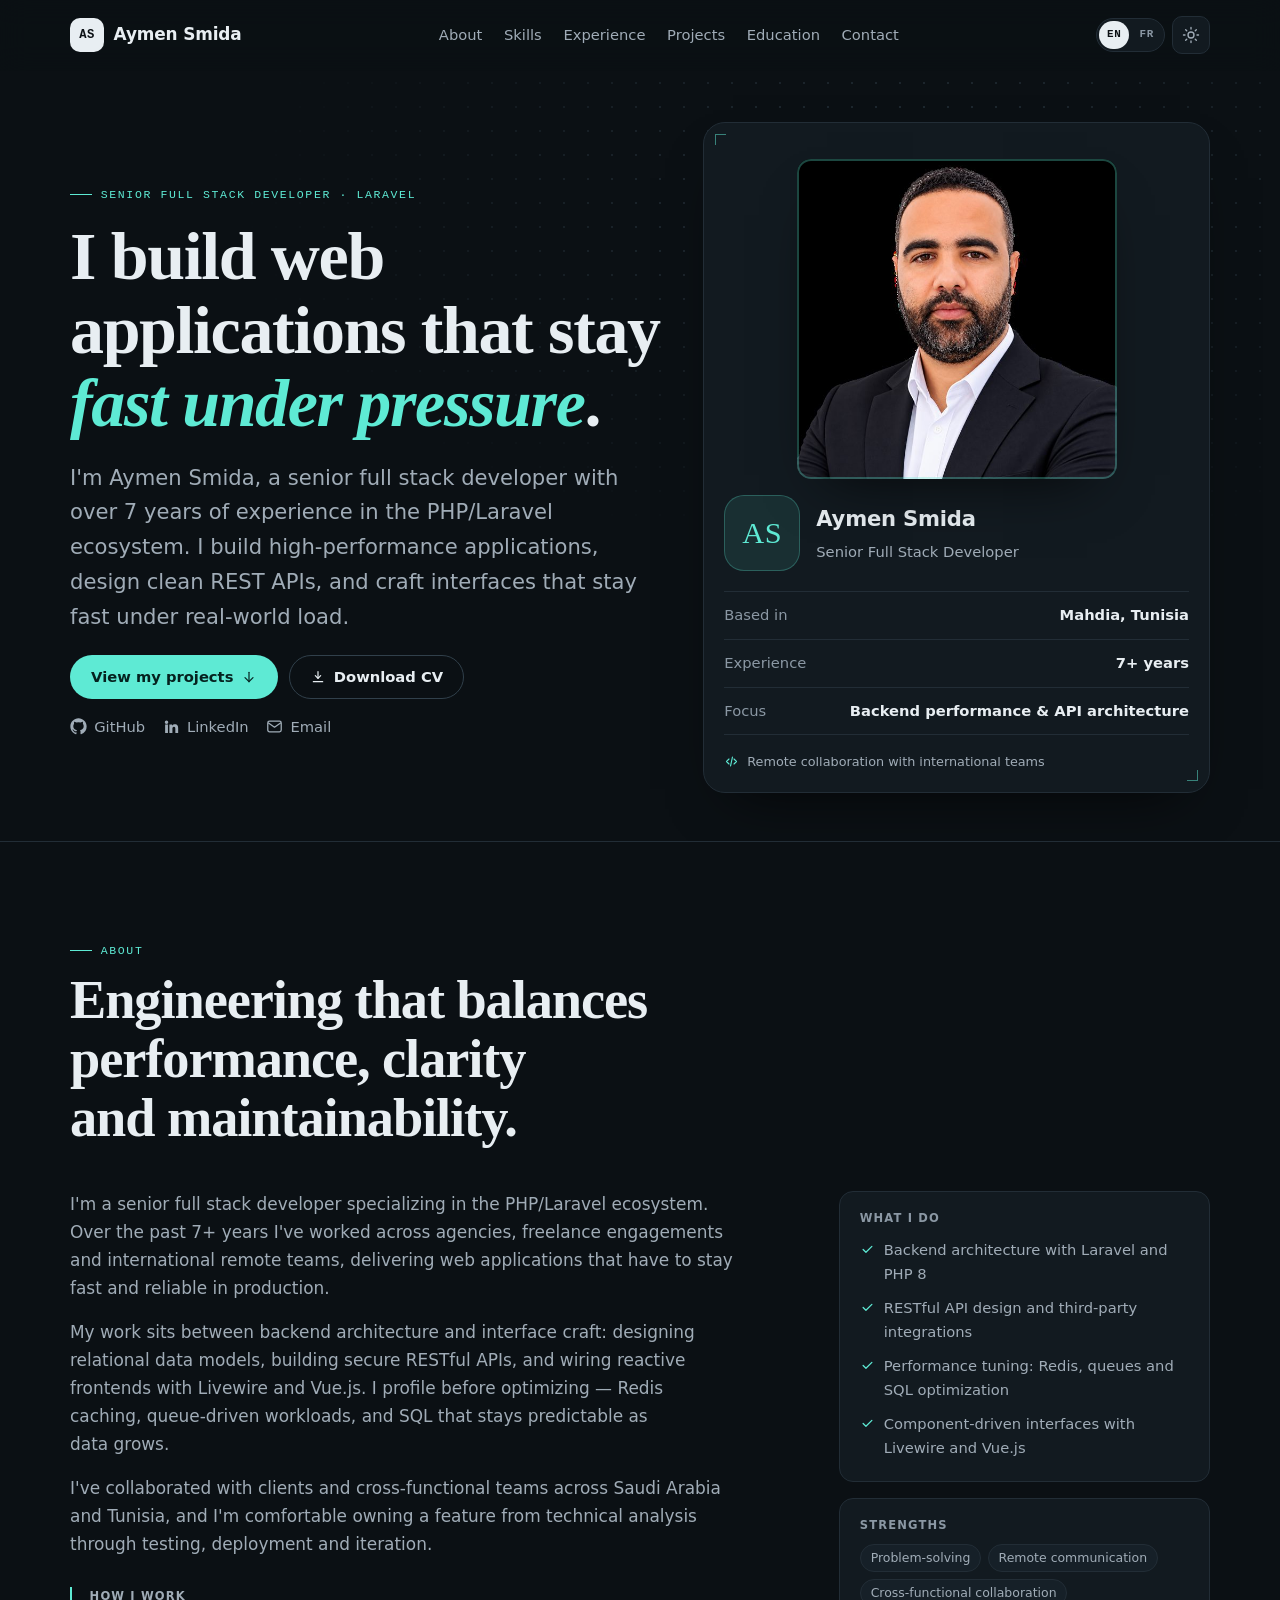
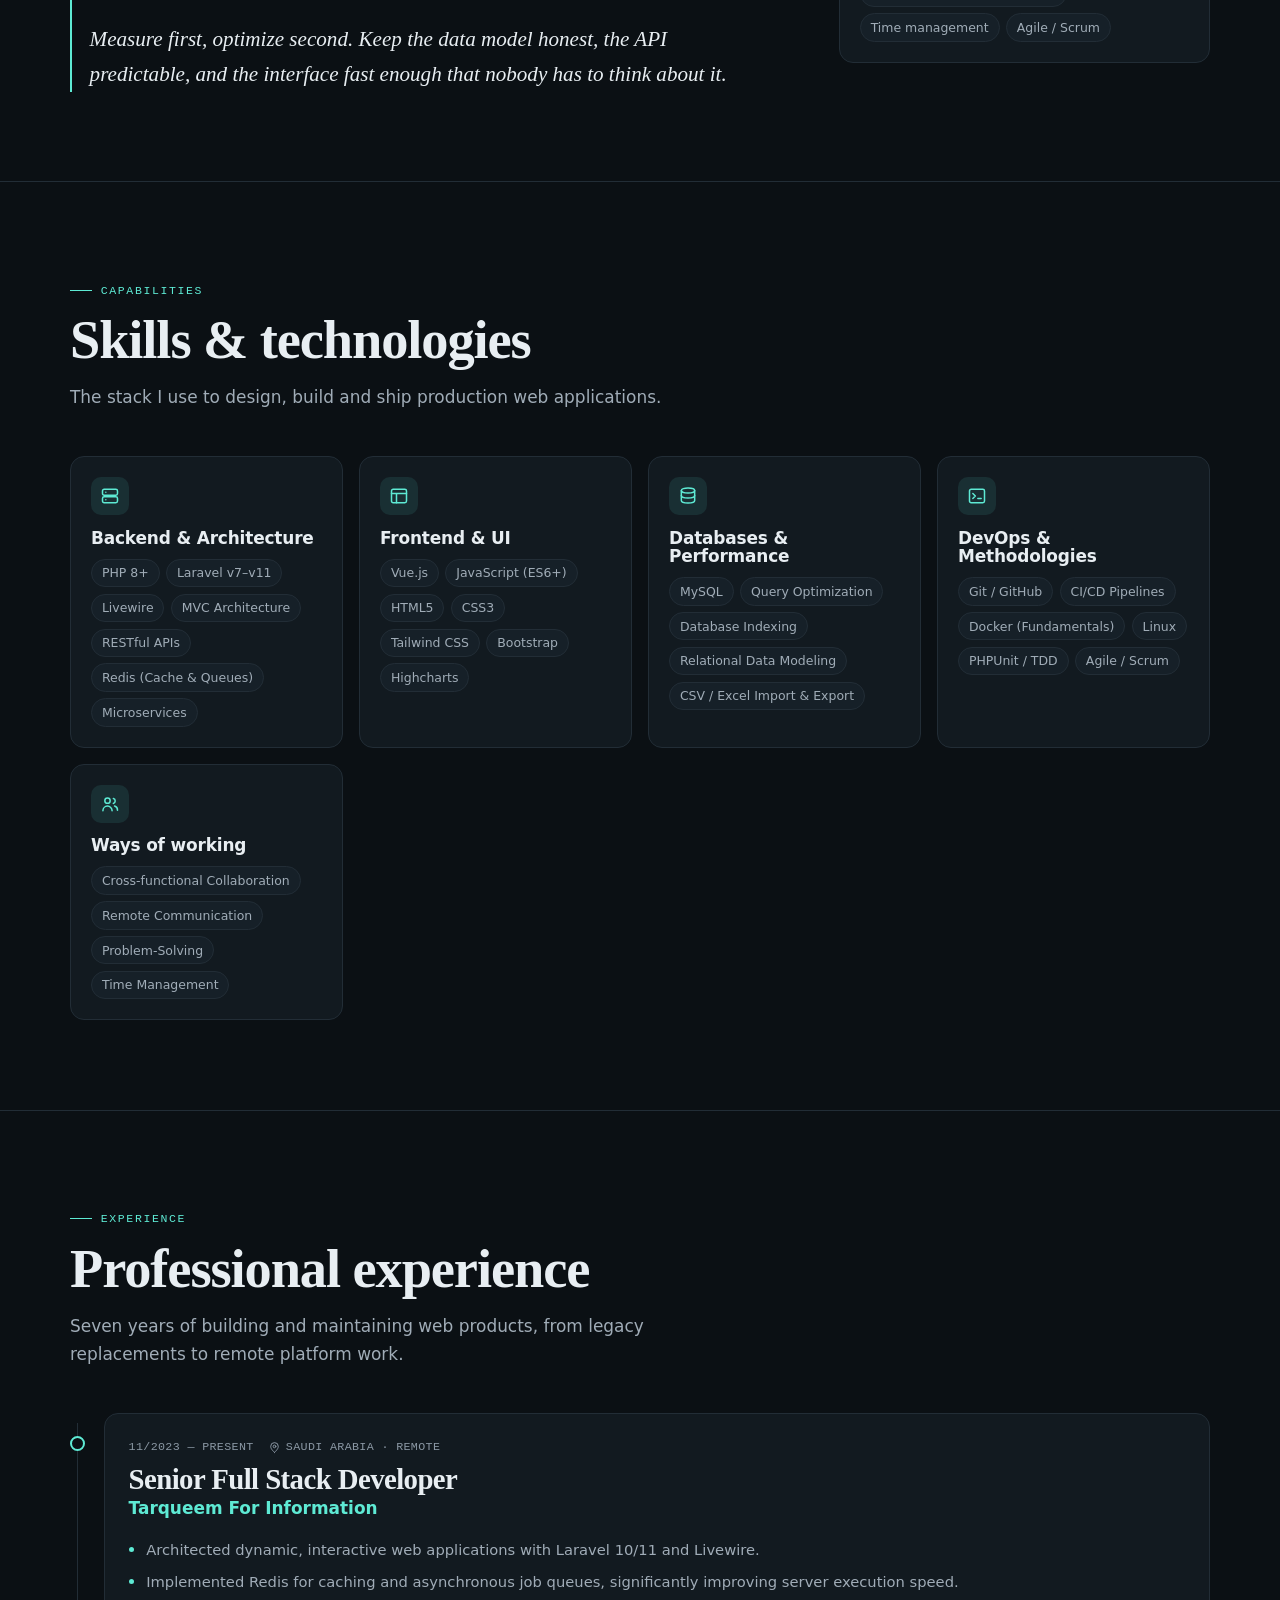
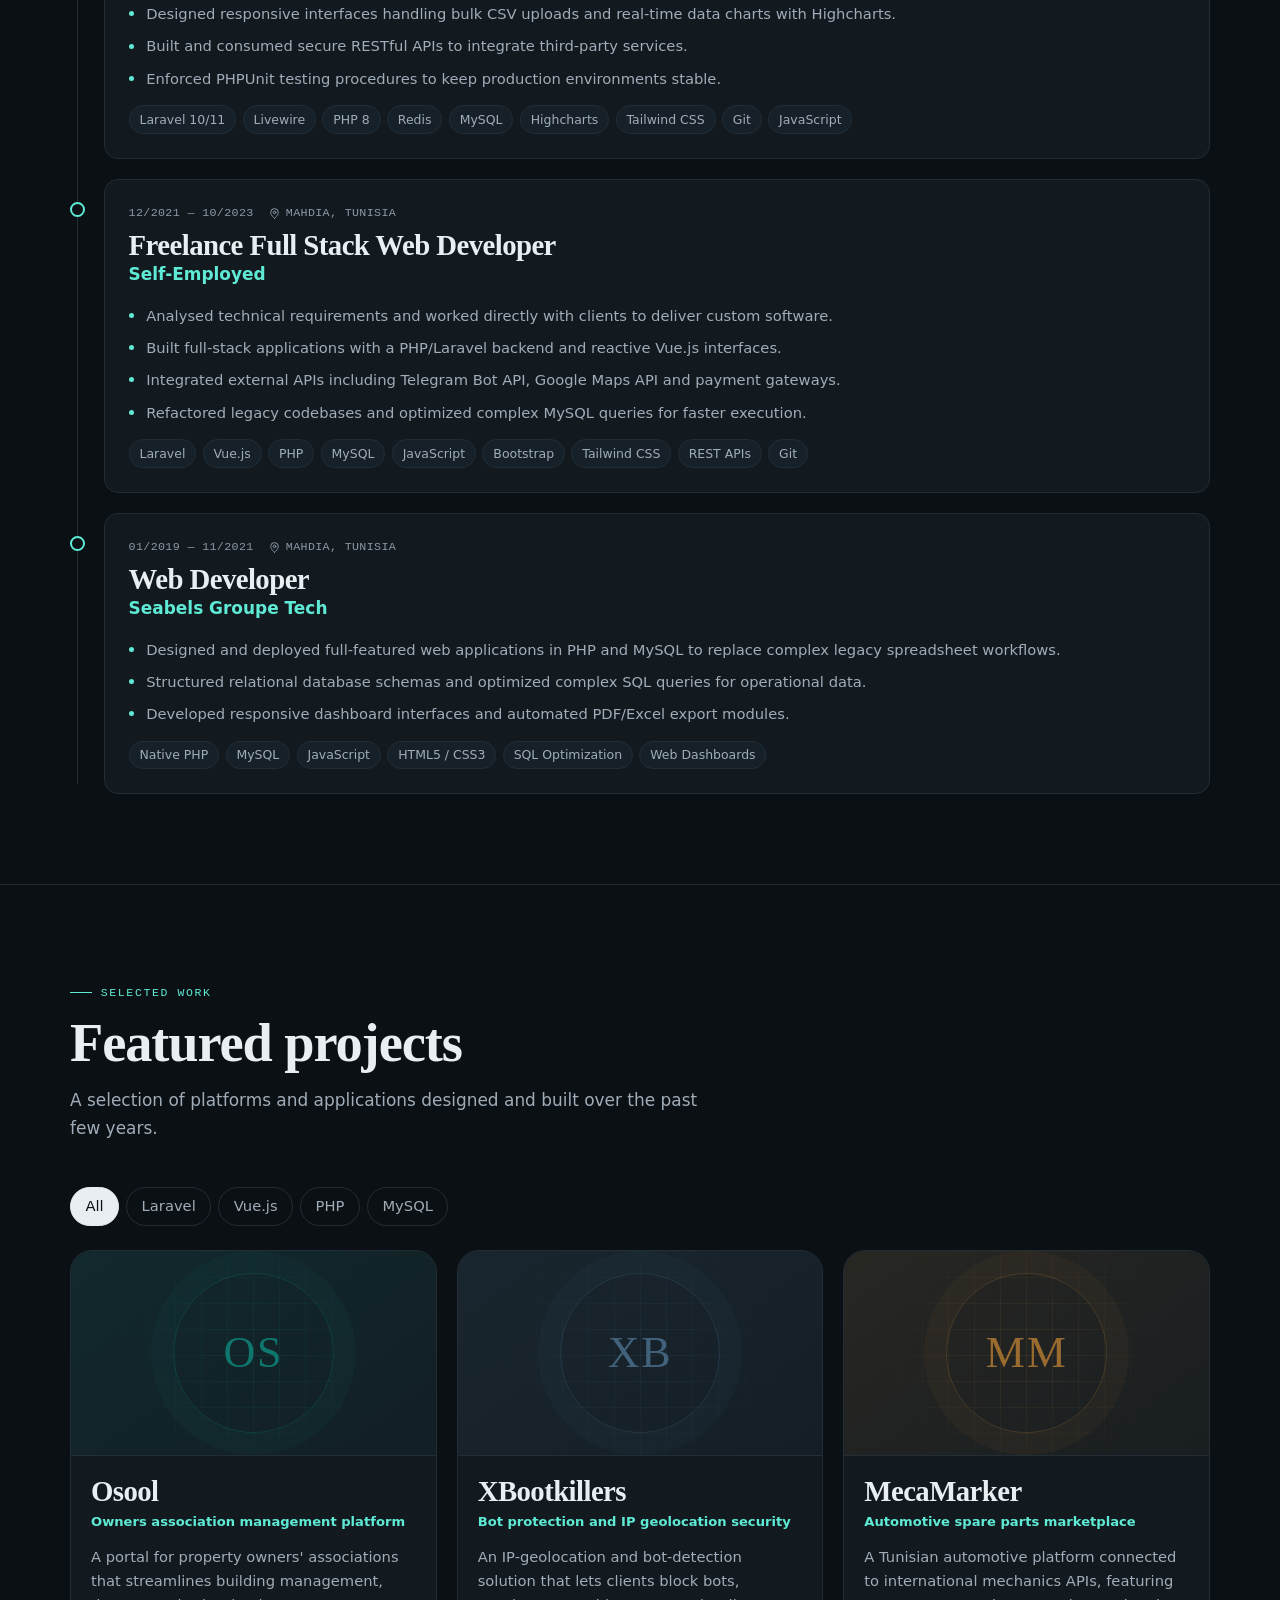
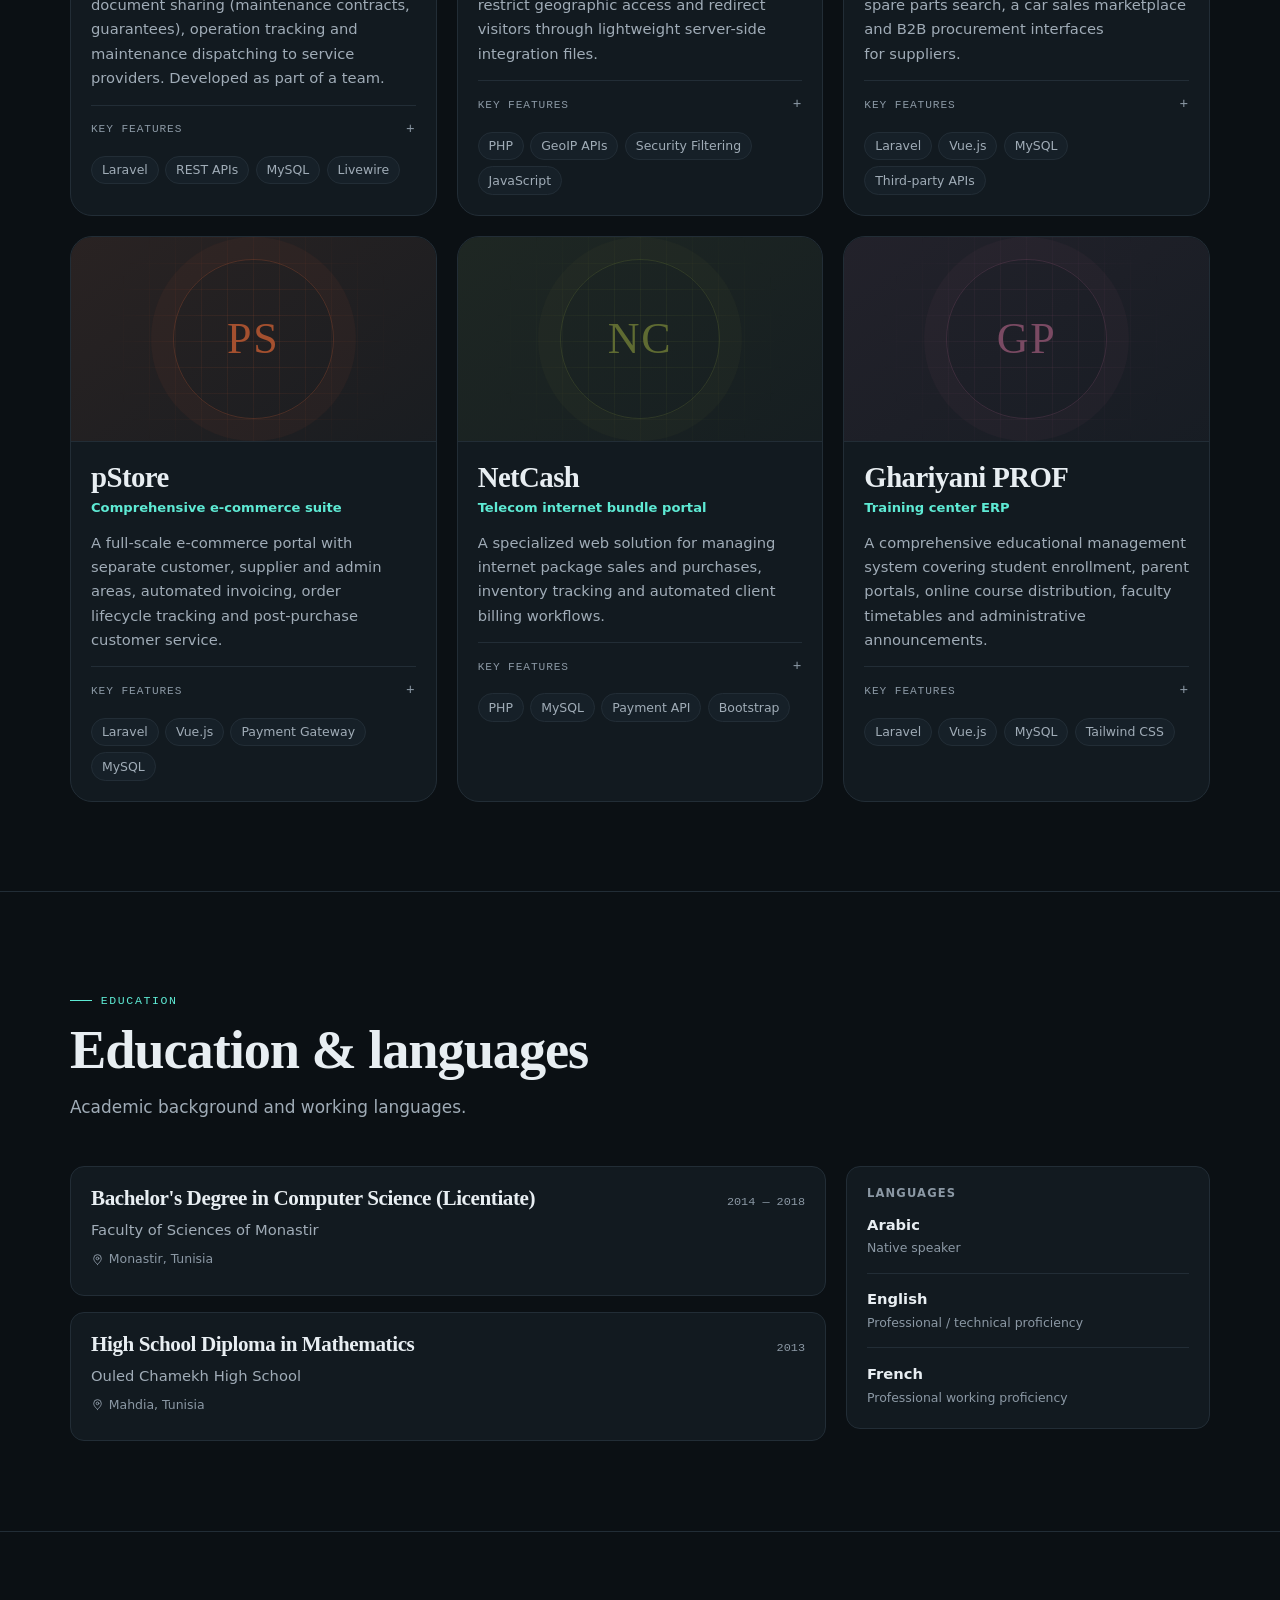
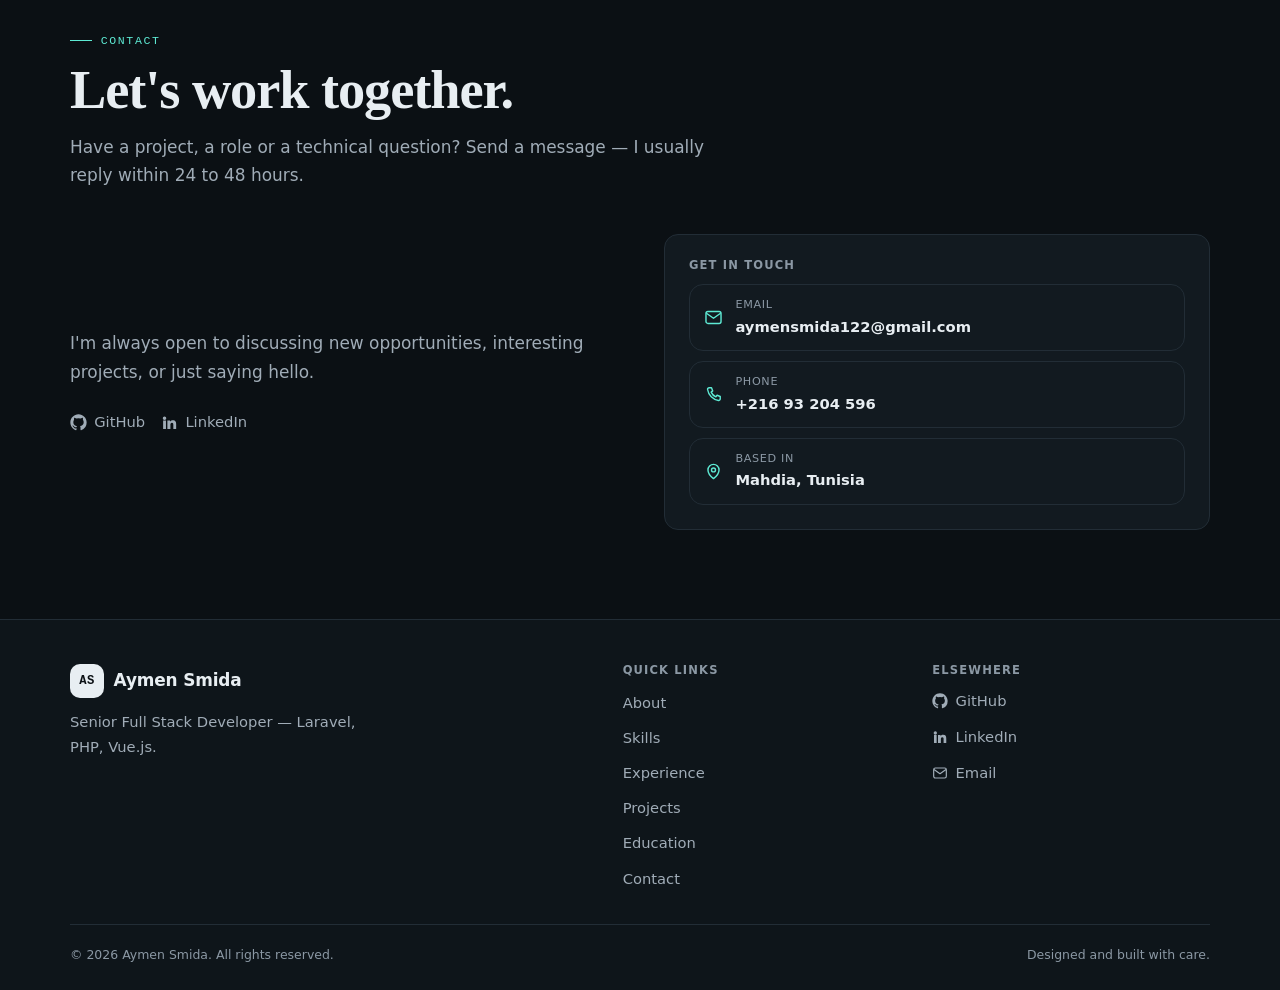
==== commit 2db57f82: "Initial commit: new portfolio" ====
--- a/index.html
+++ b/index.html
@@ -1,736 +1,938 @@
-<!DOCTYPE html>
-<html lang="en">
-<!-- Mirrored from wpriverthemes.com/HTML/drake/home1.html by HTTrack Website Copier/3.x [XR&CO'2014], Wed, 30 Aug 2023 11:15:43 GMT -->
-
-<head>
-    <meta charset="UTF-8" />
-    <meta http-equiv="X-UA-Compatible" content="IE=edge" />
-    <meta name="viewport" content="width=device-width, initial-scale=1.0" />
-    <title>Portfolio Smida Aymen</title>
-    <link rel="icon" type="image/x-icon" href="assets/images/favicon.ico" />
-    <meta name="description" content="I'm Aymen Smida, a passionate web developer and designer based in Tunisia. I specialize in Laravel and Vue.js, creating exceptional online experiences and innovative solutions. Explore my portfolio for a taste of what's possible in web development." />
-    <meta name="keywords" content="HTML, CSS, JavaScript, web development, coding,Laravel ,Vue JS,Figma" />
-
- <!-- Facebook Meta Tags -->
- <meta property="og:url" content="https://aymensmida.github.io/portfolio/">
- <meta property="og:type" content="website">
- <meta property="og:title" content="Portfolio Smida Aymen e">
- <meta property="og:description" content="Discover a curated list of advanced interface libraries and components designed to empower beginners and streamline web development. Explore a range of user-friendly tools that enhance functionality, from interactive maps and animations to real-time data and UI frameworks. ">
- <meta property="og:image" content="./assets/images/logo.png">
-
- <!-- Twitter Meta Tags -->
- <meta name="twitter:card" content="summary_large_image">
- <meta property="twitter:domain" content="aymensmida.github.io">
- <meta property="twitter:url" content="https://aymensmida.github.io/portfolio/">
- <meta name="twitter:title" content="Advanced Interface Libraries and Components">
- <meta name="twitter:description" content="Discover a curated list of advanced interface libraries and components designed to empower beginners and streamline web development. Explore a range of user-friendly tools that enhance functionality, from interactive maps and animations to real-time data and UI frameworks. ">
- <meta name="twitter:image" content="./assets/images/logo.png">
-    <!-- Font -->
-    <link rel="preconnect" href="https://fonts.googleapis.com/" />
-    <link rel="preconnect" href="https://fonts.gstatic.com/" crossorigin />
-    <link
-        href="https://fonts.googleapis.com/css2?family=Inter:wght@100;200;300;400;500;600;700;800;900&amp;display=swap"
-        rel="stylesheet" />
-
-    <!-- Stylesheet -->
-    <link rel="stylesheet" href="./line-awesome/1.3.0/css/line-awesome.min.css">
-    
-    <link href="assets/css/bootstrap.min.css" rel="stylesheet" />
-    <link rel="stylesheet" href="assets/css/owl.carousel.min.css" />
-    <link rel="stylesheet" href="assets/css/owl.theme.default.min.css" />
-    <link rel="stylesheet" href="assets/css/animate.min.css" />
-    <link rel="stylesheet" href="assets/css/smooth-scrollbar.css" />
-    <link rel="stylesheet" href="assets/css/lightbox.min.css" />
+<!doctype html>
+<html lang="en" dir="ltr" data-theme="dark">
+  <head>
+    <meta charset="utf-8" />
+    <meta name="viewport" content="width=device-width, initial-scale=1" />
+    <title>Aymen Smida — Senior Full Stack Developer (Laravel)</title>
+    <meta
+      name="description"
+      content="Aymen Smida is a senior full stack developer with 7+ years of experience building high-performance web applications with PHP, Laravel, Livewire, Vue.js and MySQL."
+    />
+    <meta name="author" content="Aymen Smida" />
+    <link rel="canonical" href="https://aymensmida.github.io/portfolio/" />
+    <meta name="theme-color" content="#0b1014" media="(prefers-color-scheme: dark)" />
+    <meta name="theme-color" content="#faf8f3" media="(prefers-color-scheme: light)" />
+
+    <link rel="icon" href="favicon.ico" sizes="32x32" />
+    <link rel="icon" href="assets/images/favicon.svg" type="image/svg+xml" />
+    <link rel="apple-touch-icon" href="assets/images/apple-touch-icon.png" />
+
+    <meta property="og:type" content="website" />
+    <meta property="og:site_name" content="Aymen Smida" />
+    <meta property="og:title" content="Aymen Smida — Senior Full Stack Developer (Laravel)" />
+    <meta
+      property="og:description"
+      content="Senior full stack developer with 7+ years of experience in PHP, Laravel, Livewire, Vue.js and MySQL. Backend performance, API architecture and fast interfaces."
+    />
+    <meta property="og:url" content="https://aymensmida.github.io/portfolio/" />
+    <meta property="og:image" content="https://aymensmida.github.io/portfolio/assets/images/og.png" />
+    <meta property="og:image:width" content="1200" />
+    <meta property="og:image:height" content="630" />
+    <meta property="og:image:alt" content="Aymen Smida — Senior Full Stack Developer" />
+    <meta property="og:locale" content="en_US" />
+    <meta property="og:locale:alternate" content="fr_FR" />
+
+    <meta name="twitter:card" content="summary_large_image" />
+    <meta name="twitter:title" content="Aymen Smida — Senior Full Stack Developer (Laravel)" />
+    <meta
+      name="twitter:description"
+      content="Senior full stack developer with 7+ years of experience in PHP, Laravel, Livewire, Vue.js and MySQL."
+    />
+    <meta name="twitter:image" content="https://aymensmida.github.io/portfolio/assets/images/og.png" />
 
     <link rel="stylesheet" href="assets/css/style.css" />
+    <link rel="stylesheet" href="assets/css/animations.css" />
     <link rel="stylesheet" href="assets/css/responsive.css" />
-</head>
-
-<body class="home1-page">
-    <video class="body-overlay" muted autoplay loop>
-        <source src="assets/images/video1.mp4" type="video/mp4" />
-    </video>
-
-    <div class="page-loader">
-        <div class="bounceball"></div>
-    </div>
-
-    <span class="icon-menu">
-        <span class="bar"></span>
-        <span class="bar"></span>
-    </span>
-
-    <div class="global-color">
-        <span class="setting-toggle">
-            <i class="las la-cog"></i>
-        </span>
-        <div class="inner">
-            <div class="overlay"></div>
-            <div class="global-color-option">
-                <span class="close-settings">
-                    <i class="las la-times"></i>
-                </span>
-                <h2>Configuration</h2>
-                <div class="global-color-option-inner">
-                    <p>Colors</p>
-                    <div class="color-boxed">
-                        <a href="#" class="clr-active" onclick="color1();"></a>
-                        <a href="#" onclick="color2();"></a>
-                        <a href="#" onclick="color3();"></a>
-                        <a href="#" onclick="color4();"></a>
-                        <a href="#" onclick="color5();"></a>
-                        <a href="#" onclick="color6();"></a>
-                        <a href="#" onclick="color7();"></a>
-                        <a href="#" onclick="color8();"></a>
-                    </div>
+    <link rel="stylesheet" href="assets/css/cursor.css" />
+
+    <script src="assets/js/theme.js"></script>
+    <script src="assets/js/cursor.js"></script>
+    <script type="application/ld+json">
+      {
+        "@context": "https://schema.org",
+        "@type": "Person",
+        "name": "Aymen Smida",
+        "jobTitle": "Senior Full Stack Developer",
+        "email": "mailto:aymensmida122@gmail.com",
+        "telephone": "+21693204596",
+        "url": "https://aymensmida.github.io/portfolio/",
+        "address": {
+          "@type": "PostalAddress",
+          "addressLocality": "Mahdia",
+          "addressCountry": "TN"
+        },
+        "sameAs": [
+          "https://github.com/aymensmida",
+          "https://www.linkedin.com/in/aymen-smida"
+        ],
+        "knowsAbout": [
+          "PHP",
+          "Laravel",
+          "Livewire",
+          "Vue.js",
+          "MySQL",
+          "Redis",
+          "REST APIs",
+          "Web Performance"
+        ]
+      }
+    </script>
+  </head>
+  <body>
+    <a class="skip-link" href="#main" data-i18n="common.skip">Skip to content</a>
+
+    <svg class="svg-sprite" xmlns="http://www.w3.org/2000/svg" aria-hidden="true" focusable="false">
+      <symbol id="i-github" viewBox="0 0 24 24">
+        <path fill="currentColor" d="M12 .5C5.73.5.5 5.73.5 12c0 5.08 3.29 9.39 7.86 10.91.58.11.79-.25.79-.56v-2.17c-3.2.7-3.88-1.36-3.88-1.36-.53-1.34-1.29-1.7-1.29-1.7-1.05-.72.08-.71.08-.71 1.16.08 1.77 1.19 1.77 1.19 1.03 1.77 2.7 1.26 3.36.96.1-.75.4-1.26.73-1.55-2.55-.29-5.23-1.28-5.23-5.68 0-1.26.45-2.29 1.19-3.1-.12-.29-.52-1.46.11-3.05 0 0 .96-.31 3.15 1.18a10.9 10.9 0 0 1 5.74 0c2.18-1.49 3.14-1.18 3.14-1.18.63 1.59.23 2.76.11 3.05.74.81 1.19 1.84 1.19 3.1 0 4.41-2.69 5.38-5.25 5.67.41.36.78 1.06.78 2.14v3.17c0 .31.21.68.8.56A11.5 11.5 0 0 0 23.5 12C23.5 5.73 18.27.5 12 .5Z" />
+      </symbol>
+      <symbol id="i-linkedin" viewBox="0 0 24 24">
+        <path fill="currentColor" d="M4.98 3.5a2.5 2.5 0 1 1 0 5 2.5 2.5 0 0 1 0-5ZM3 9h4v12H3V9Zm6 0h3.8v1.7h.05c.53-.95 1.83-1.95 3.77-1.95 4.03 0 4.78 2.5 4.78 5.75V21h-4v-5.6c0-1.34-.03-3.06-1.9-3.06-1.9 0-2.2 1.45-2.2 2.96V21H9V9Z" />
+      </symbol>
+      <symbol id="i-mail" viewBox="0 0 24 24" fill="none" stroke="currentColor" stroke-width="1.8" stroke-linecap="round" stroke-linejoin="round">
+        <rect x="2.5" y="4.5" width="19" height="15" rx="2.5" />
+        <path d="m3.5 7 8.5 6 8.5-6" />
+      </symbol>
+      <symbol id="i-phone" viewBox="0 0 24 24" fill="none" stroke="currentColor" stroke-width="1.8" stroke-linecap="round" stroke-linejoin="round">
+        <path d="M6.5 3.5h3l1.5 4-2 1.5a12 12 0 0 0 6 6l1.5-2 4 1.5v3a2 2 0 0 1-2.2 2A16.5 16.5 0 0 1 4.5 5.7 2 2 0 0 1 6.5 3.5Z" />
+      </symbol>
+      <symbol id="i-pin" viewBox="0 0 24 24" fill="none" stroke="currentColor" stroke-width="1.8" stroke-linecap="round" stroke-linejoin="round">
+        <path d="M12 21s7-5.5 7-11a7 7 0 1 0-14 0c0 5.5 7 11 7 11Z" />
+        <circle cx="12" cy="10" r="2.5" />
+      </symbol>
+      <symbol id="i-arrow-up" viewBox="0 0 24 24" fill="none" stroke="currentColor" stroke-width="1.8" stroke-linecap="round" stroke-linejoin="round">
+        <path d="M12 19V5" /><path d="m6 11 6-6 6 6" />
+      </symbol>
+      <symbol id="i-arrow-down" viewBox="0 0 24 24" fill="none" stroke="currentColor" stroke-width="1.8" stroke-linecap="round" stroke-linejoin="round">
+        <path d="M12 5v14" /><path d="m6 13 6 6 6-6" />
+      </symbol>
+      <symbol id="i-download" viewBox="0 0 24 24" fill="none" stroke="currentColor" stroke-width="1.8" stroke-linecap="round" stroke-linejoin="round">
+        <path d="M12 4v10" /><path d="m8 10 4 4 4-4" /><path d="M5 19h14" />
+      </symbol>
+      <symbol id="i-check" viewBox="0 0 24 24" fill="none" stroke="currentColor" stroke-width="2" stroke-linecap="round" stroke-linejoin="round">
+        <path d="m5 12 4.5 4.5L19 7" />
+      </symbol>
+      <symbol id="i-sun" viewBox="0 0 24 24" fill="none" stroke="currentColor" stroke-width="1.8" stroke-linecap="round" stroke-linejoin="round">
+        <circle cx="12" cy="12" r="4" />
+        <path d="M12 2v2M12 20v2M4.9 4.9l1.4 1.4M17.7 17.7l1.4 1.4M2 12h2M20 12h2M4.9 19.1l1.4-1.4M17.7 6.3l1.4-1.4" />
+      </symbol>
+      <symbol id="i-moon" viewBox="0 0 24 24" fill="none" stroke="currentColor" stroke-width="1.8" stroke-linecap="round" stroke-linejoin="round">
+        <path d="M20 14.5A8.5 8.5 0 0 1 9.5 4a8.5 8.5 0 1 0 10.5 10.5Z" />
+      </symbol>
+      <symbol id="i-menu" viewBox="0 0 24 24" fill="none" stroke="currentColor" stroke-width="1.8" stroke-linecap="round">
+        <path d="M4 7h16M4 12h16M4 17h16" />
+      </symbol>
+      <symbol id="i-close" viewBox="0 0 24 24" fill="none" stroke="currentColor" stroke-width="1.8" stroke-linecap="round">
+        <path d="M6 6l12 12M18 6 6 18" />
+      </symbol>
+      <symbol id="i-server" viewBox="0 0 24 24" fill="none" stroke="currentColor" stroke-width="1.8" stroke-linecap="round" stroke-linejoin="round">
+        <rect x="3" y="4" width="18" height="7" rx="2" /><rect x="3" y="13" width="18" height="7" rx="2" /><path d="M7 7.5h.01M7 16.5h.01" />
+      </symbol>
+      <symbol id="i-layout" viewBox="0 0 24 24" fill="none" stroke="currentColor" stroke-width="1.8" stroke-linecap="round" stroke-linejoin="round">
+        <rect x="3" y="4" width="18" height="16" rx="2" /><path d="M3 9h18M9 9v11" />
+      </symbol>
+      <symbol id="i-database" viewBox="0 0 24 24" fill="none" stroke="currentColor" stroke-width="1.8" stroke-linecap="round" stroke-linejoin="round">
+        <ellipse cx="12" cy="5.5" rx="8" ry="3" /><path d="M4 5.5v6c0 1.7 3.6 3 8 3s8-1.3 8-3v-6" /><path d="M4 11.5v6c0 1.7 3.6 3 8 3s8-1.3 8-3v-6" />
+      </symbol>
+      <symbol id="i-terminal" viewBox="0 0 24 24" fill="none" stroke="currentColor" stroke-width="1.8" stroke-linecap="round" stroke-linejoin="round">
+        <rect x="3" y="4" width="18" height="16" rx="2" /><path d="m7 9 3 3-3 3M13 15h4" />
+      </symbol>
+      <symbol id="i-users" viewBox="0 0 24 24" fill="none" stroke="currentColor" stroke-width="1.8" stroke-linecap="round" stroke-linejoin="round">
+        <circle cx="9" cy="8" r="3.2" /><path d="M3.5 20a5.5 5.5 0 0 1 11 0" /><path d="M16 5.5a3 3 0 0 1 0 5.8" /><path d="M17.5 14.5A5 5 0 0 1 21 19.5" />
+      </symbol>
+      <symbol id="i-code" viewBox="0 0 24 24" fill="none" stroke="currentColor" stroke-width="1.8" stroke-linecap="round" stroke-linejoin="round">
+        <path d="m8 8-4 4 4 4M16 8l4 4-4 4M13.5 5l-3 14" />
+      </symbol>
+    </svg>
+
+    <header class="site-header" data-header>
+      <div class="container header-inner">
+        <a class="brand" href="#top">
+          <span class="brand-mark" aria-hidden="true">AS</span>
+          <span class="brand-text">Aymen Smida</span>
+        </a>
+
+        <nav class="nav" id="primary-nav" data-nav aria-label="Primary" data-i18n-aria-label="nav.primary">
+          <ul class="nav-list">
+            <li><a class="nav-link" href="#about" data-nav-link="about" data-i18n="nav.about">About</a></li>
+            <li><a class="nav-link" href="#skills" data-nav-link="skills" data-i18n="nav.skills">Skills</a></li>
+            <li><a class="nav-link" href="#experience" data-nav-link="experience" data-i18n="nav.experience">Experience</a></li>
+            <li><a class="nav-link" href="#projects" data-nav-link="projects" data-i18n="nav.projects">Projects</a></li>
+            <li><a class="nav-link" href="#education" data-nav-link="education" data-i18n="nav.education">Education</a></li>
+            <li><a class="nav-link" href="#contact" data-nav-link="contact" data-i18n="nav.contact">Contact</a></li>
+          </ul>
+        </nav>
+
+        <div class="header-actions">
+          <div class="lang-switch" role="group" aria-label="Language" data-i18n-aria-label="common.language">
+            <button type="button" class="lang-btn" data-lang="en" lang="en" aria-pressed="true" title="English">EN</button>
+            <button type="button" class="lang-btn" data-lang="fr" lang="fr" aria-pressed="false" title="Français">FR</button>
+          </div>
+
+          <button type="button" class="icon-btn" data-theme-toggle aria-label="Switch to dark theme" title="Switch to dark theme">
+            <svg class="icon icon-moon" width="18" height="18" aria-hidden="true"><use href="#i-moon"></use></svg>
+            <svg class="icon icon-sun" width="18" height="18" aria-hidden="true"><use href="#i-sun"></use></svg>
+          </button>
+
+          <button type="button" class="icon-btn nav-toggle" data-nav-toggle aria-expanded="false" aria-controls="primary-nav" aria-label="Menu" data-i18n-aria-label="nav.menu">
+            <svg class="icon icon-menu" width="20" height="20" aria-hidden="true"><use href="#i-menu"></use></svg>
+            <svg class="icon icon-close" width="20" height="20" aria-hidden="true"><use href="#i-close"></use></svg>
+          </button>
+        </div>
+      </div>
+    </header>
+
+    <main id="main" tabindex="-1">
+      <section class="hero" id="top" aria-labelledby="hero-title">
+        <div class="container hero-grid">
+          <div class="hero-content">
+            <p class="eyebrow" data-i18n="hero.eyebrow">Senior Full Stack Developer · Laravel</p>
+            <h1 class="hero-title" id="hero-title">
+              <span data-i18n="hero.titleLead">I build web applications that stay</span>
+              <em data-i18n="hero.titleEm">fast under pressure</em><span data-i18n="hero.titleEnd">.</span>
+            </h1>
+            <p class="hero-intro" data-i18n="hero.intro">
+              I'm Aymen Smida, a senior full stack developer with over 7 years of experience in the PHP/Laravel
+              ecosystem. I build high-performance applications, design clean REST APIs, and craft interfaces that stay
+              fast under real-world load.
+            </p>
+
+            <div class="hero-actions">
+              <a class="btn btn-primary" href="#projects">
+                <span data-i18n="hero.ctaPrimary">View my projects</span>
+                <svg class="icon" width="16" height="16" aria-hidden="true"><use href="#i-arrow-down"></use></svg>
+              </a>
+              <a class="btn btn-ghost" id="cv-download-btn" href="documents/aymen-smida-cv.pdf" download>
+                <svg class="icon" width="16" height="16" aria-hidden="true"><use href="#i-download"></use></svg>
+                <span data-i18n="hero.ctaSecondary">Download CV</span>
+              </a>
+            </div>
+
+            <div class="hero-socials">
+              <a class="social-link" href="https://github.com/aymensmida" target="_blank" rel="noopener noreferrer">
+                <svg class="icon" width="17" height="17" aria-hidden="true"><use href="#i-github"></use></svg> GitHub
+              </a>
+              <a class="social-link" href="https://www.linkedin.com/in/aymen-smida" target="_blank" rel="noopener noreferrer">
+                <svg class="icon" width="17" height="17" aria-hidden="true"><use href="#i-linkedin"></use></svg> LinkedIn
+              </a>
+              <a class="social-link" href="mailto:aymensmida122@gmail.com">
+                <svg class="icon" width="17" height="17" aria-hidden="true"><use href="#i-mail"></use></svg>
+                <span data-i18n="common.email">Email</span>
+              </a>
+            </div>
+          </div>
+
+          <aside class="profile-card" aria-label="Senior Full Stack Developer" data-i18n-aria-label="hero.card.role">
+            <div class="profile-photo">
+              <img
+                src="assets/images/aymen-smida-portrait.jpg"
+                srcset="assets/images/aymen-smida-portrait-sm.jpg 600w, assets/images/aymen-smida-portrait.jpg 1000w"
+                sizes="(max-width: 900px) 280px, 320px"
+                width="320"
+                height="320"
+                alt="Portrait of Aymen Smida"
+                data-i18n-alt="hero.photo.alt"
+                fetchpriority="high"
+                decoding="async"
+              />
+            </div>
+
+            <div class="profile-top">
+              <span class="monogram" aria-hidden="true">AS</span>
+              <div>
+                <p class="profile-name">Aymen Smida</p>
+                <p class="profile-role" data-i18n="hero.card.role">Senior Full Stack Developer</p>
+              </div>
+            </div>
+
+            <dl class="profile-rows">
+              <div class="profile-row">
+                <dt data-i18n="common.basedIn">Based in</dt>
+                <dd data-i18n="common.location">Mahdia, Tunisia</dd>
+              </div>
+              <div class="profile-row">
+                <dt data-i18n="hero.card.expLabel">Experience</dt>
+                <dd data-i18n="hero.card.exp">7+ years</dd>
+              </div>
+              <div class="profile-row">
+                <dt data-i18n="hero.card.focusLabel">Focus</dt>
+                <dd data-i18n="hero.card.focus">Backend performance &amp; API architecture</dd>
+              </div>
+            </dl>
+
+            <p class="profile-note">
+              <svg class="icon" width="15" height="15" aria-hidden="true"><use href="#i-code"></use></svg>
+              <span data-i18n="hero.card.remote">Remote collaboration with international teams</span>
+            </p>
+          </aside>
+        </div>
+
+        
+      </section>
+
+      <section class="section" id="about" aria-labelledby="about-title">
+        <div class="container">
+          <div class="section-head">
+            <p class="eyebrow" data-i18n="about.eyebrow">About</p>
+            <h2 class="section-title" id="about-title" data-i18n="about.title">
+              Engineering that balances performance, clarity and maintainability.
+            </h2>
+          </div>
+
+          <div class="about-grid">
+            <div class="prose">
+              <p data-i18n="about.p1">
+                I'm a senior full stack developer specializing in the PHP/Laravel ecosystem. Over the past 7+ years
+                I've worked across agencies, freelance engagements and international remote teams, delivering web
+                applications that have to stay fast and reliable in production.
+              </p>
+              <p data-i18n="about.p2">
+                My work sits between backend architecture and interface craft: designing relational data models,
+                building secure RESTful APIs, and wiring reactive frontends with Livewire and Vue.js. I profile before
+                optimizing — Redis caching, queue-driven workloads, and SQL that stays predictable as data grows.
+              </p>
+              <p data-i18n="about.p3">
+                I've collaborated with clients and cross-functional teams across Saudi Arabia and Tunisia, and I'm
+                comfortable owning a feature from technical analysis through testing, deployment and iteration.
+              </p>
+
+              <blockquote class="pullquote">
+                <p class="pullquote-title" data-i18n="about.philosophyTitle">How I work</p>
+                <p data-i18n="about.philosophy">
+                  Measure first, optimize second. Keep the data model honest, the API predictable, and the interface
+                  fast enough that nobody has to think about it.
+                </p>
+              </blockquote>
+            </div>
+
+            <div class="about-aside">
+              <div class="panel">
+                <h3 class="panel-title" data-i18n="about.doTitle">What I do</h3>
+                <ul class="check-list">
+                  <li>
+                    <svg class="icon" width="15" height="15" aria-hidden="true"><use href="#i-check"></use></svg>
+                    <span data-i18n="about.do.0">Backend architecture with Laravel and PHP 8</span>
+                  </li>
+                  <li>
+                    <svg class="icon" width="15" height="15" aria-hidden="true"><use href="#i-check"></use></svg>
+                    <span data-i18n="about.do.1">RESTful API design and third-party integrations</span>
+                  </li>
+                  <li>
+                    <svg class="icon" width="15" height="15" aria-hidden="true"><use href="#i-check"></use></svg>
+                    <span data-i18n="about.do.2">Performance tuning: Redis, queues and SQL optimization</span>
+                  </li>
+                  <li>
+                    <svg class="icon" width="15" height="15" aria-hidden="true"><use href="#i-check"></use></svg>
+                    <span data-i18n="about.do.3">Component-driven interfaces with Livewire and Vue.js</span>
+                  </li>
+                </ul>
+              </div>
+
+              <div class="panel">
+                <h3 class="panel-title" data-i18n="about.strengthsTitle">Strengths</h3>
+                <ul class="chips">
+                  <li class="chip" data-i18n="about.strengths.0">Problem-solving</li>
+                  <li class="chip" data-i18n="about.strengths.1">Remote communication</li>
+                  <li class="chip" data-i18n="about.strengths.2">Cross-functional collaboration</li>
+                  <li class="chip" data-i18n="about.strengths.3">Time management</li>
+                  <li class="chip" data-i18n="about.strengths.4">Agile / Scrum</li>
+                </ul>
+              </div>
+            </div>
+          </div>
+        </div>
+      </section>
+
+      <section class="section" id="skills" aria-labelledby="skills-title">
+        <div class="container">
+          <div class="section-head">
+            <p class="eyebrow" data-i18n="skills.eyebrow">Capabilities</p>
+            <h2 class="section-title" id="skills-title" data-i18n="skills.title">Skills &amp; technologies</h2>
+            <p class="section-intro" data-i18n="skills.intro">
+              The stack I use to design, build and ship production web applications.
+            </p>
+          </div>
+
+          <div class="skills-grid">
+            <article class="skill-card">
+              <span class="skill-icon"><svg class="icon" width="20" height="20" aria-hidden="true"><use href="#i-server"></use></svg></span>
+              <h3 class="skill-title" data-i18n="skills.groups.backend">Backend &amp; Architecture</h3>
+              <ul class="chips">
+                <li class="chip">PHP 8+</li>
+                <li class="chip">Laravel v7–v11</li>
+                <li class="chip">Livewire</li>
+                <li class="chip">MVC Architecture</li>
+                <li class="chip">RESTful APIs</li>
+                <li class="chip">Redis (Cache &amp; Queues)</li>
+                <li class="chip">Microservices</li>
+              </ul>
+            </article>
+
+            <article class="skill-card">
+              <span class="skill-icon"><svg class="icon" width="20" height="20" aria-hidden="true"><use href="#i-layout"></use></svg></span>
+              <h3 class="skill-title" data-i18n="skills.groups.frontend">Frontend &amp; UI</h3>
+              <ul class="chips">
+                <li class="chip">Vue.js</li>
+                <li class="chip">JavaScript (ES6+)</li>
+                <li class="chip">HTML5</li>
+                <li class="chip">CSS3</li>
+                <li class="chip">Tailwind CSS</li>
+                <li class="chip">Bootstrap</li>
+                <li class="chip">Highcharts</li>
+              </ul>
+            </article>
+
+            <article class="skill-card">
+              <span class="skill-icon"><svg class="icon" width="20" height="20" aria-hidden="true"><use href="#i-database"></use></svg></span>
+              <h3 class="skill-title" data-i18n="skills.groups.data">Databases &amp; Performance</h3>
+              <ul class="chips">
+                <li class="chip">MySQL</li>
+                <li class="chip">Query Optimization</li>
+                <li class="chip">Database Indexing</li>
+                <li class="chip">Relational Data Modeling</li>
+                <li class="chip">CSV / Excel Import &amp; Export</li>
+              </ul>
+            </article>
+
+            <article class="skill-card">
+              <span class="skill-icon"><svg class="icon" width="20" height="20" aria-hidden="true"><use href="#i-terminal"></use></svg></span>
+              <h3 class="skill-title" data-i18n="skills.groups.devops">DevOps &amp; Methodologies</h3>
+              <ul class="chips">
+                <li class="chip">Git / GitHub</li>
+                <li class="chip">CI/CD Pipelines</li>
+                <li class="chip">Docker (Fundamentals)</li>
+                <li class="chip">Linux</li>
+                <li class="chip">PHPUnit / TDD</li>
+                <li class="chip">Agile / Scrum</li>
+              </ul>
+            </article>
+
+            <article class="skill-card">
+              <span class="skill-icon"><svg class="icon" width="20" height="20" aria-hidden="true"><use href="#i-users"></use></svg></span>
+              <h3 class="skill-title" data-i18n="skills.groups.soft">Ways of working</h3>
+              <ul class="chips">
+                <li class="chip">Cross-functional Collaboration</li>
+                <li class="chip">Remote Communication</li>
+                <li class="chip">Problem-Solving</li>
+                <li class="chip">Time Management</li>
+              </ul>
+            </article>
+          </div>
+        </div>
+      </section>
+
+      <section class="section" id="experience" aria-labelledby="experience-title">
+        <div class="container">
+          <div class="section-head">
+            <p class="eyebrow" data-i18n="experience.eyebrow">Experience</p>
+            <h2 class="section-title" id="experience-title" data-i18n="experience.title">Professional experience</h2>
+            <p class="section-intro" data-i18n="experience.intro">
+              Seven years of building and maintaining web products, from legacy replacements to remote platform work.
+            </p>
+          </div>
+
+          <div class="timeline">
+            <article class="timeline-item">
+              <div class="timeline-card">
+                <p class="timeline-meta">
+                  <span data-i18n="experience.roles.tarqueem.period">11/2023 — Present</span>
+                  <span class="timeline-location">
+                    <svg class="icon" width="13" height="13" aria-hidden="true"><use href="#i-pin"></use></svg>
+                    <span data-i18n="experience.roles.tarqueem.location">Saudi Arabia · Remote</span>
+                  </span>
+                </p>
+                <h3 class="timeline-role" data-i18n="experience.roles.tarqueem.position">Senior Full Stack Developer</h3>
+                <p class="timeline-company">Tarqueem For Information</p>
+
+                <ul class="bullets">
+                  <li data-i18n="experience.roles.tarqueem.bullets.0">
+                    Architected dynamic, interactive web applications with Laravel 10/11 and Livewire.
+                  </li>
+                  <li data-i18n="experience.roles.tarqueem.bullets.1">
+                    Implemented Redis for caching and asynchronous job queues, significantly improving server execution
+                    speed.
+                  </li>
+                  <li data-i18n="experience.roles.tarqueem.bullets.2">
+                    Designed responsive interfaces handling bulk CSV uploads and real-time data charts with Highcharts.
+                  </li>
+                  <li data-i18n="experience.roles.tarqueem.bullets.3">
+                    Built and consumed secure RESTful APIs to integrate third-party services.
+                  </li>
+                  <li data-i18n="experience.roles.tarqueem.bullets.4">
+                    Enforced PHPUnit testing procedures to keep production environments stable.
+                  </li>
+                </ul>
+
+                <ul class="chips project-tech">
+                  <li class="chip">Laravel 10/11</li>
+                  <li class="chip">Livewire</li>
+                  <li class="chip">PHP 8</li>
+                  <li class="chip">Redis</li>
+                  <li class="chip">MySQL</li>
+                  <li class="chip">Highcharts</li>
+                  <li class="chip">Tailwind CSS</li>
+                  <li class="chip">Git</li>
+                  <li class="chip">JavaScript</li>
+                </ul>
+              </div>
+            </article>
+
+            <article class="timeline-item">
+              <div class="timeline-card">
+                <p class="timeline-meta">
+                  <span data-i18n="experience.roles.freelance.period">12/2021 — 10/2023</span>
+                  <span class="timeline-location">
+                    <svg class="icon" width="13" height="13" aria-hidden="true"><use href="#i-pin"></use></svg>
+                    <span data-i18n="experience.roles.freelance.location">Mahdia, Tunisia</span>
+                  </span>
+                </p>
+                <h3 class="timeline-role" data-i18n="experience.roles.freelance.position">Freelance Full Stack Web Developer</h3>
+                <p class="timeline-company" data-i18n="experience.roles.freelance.company">Self-Employed</p>
+
+                <ul class="bullets">
+                  <li data-i18n="experience.roles.freelance.bullets.0">
+                    Analysed technical requirements and worked directly with clients to deliver custom software.
+                  </li>
+                  <li data-i18n="experience.roles.freelance.bullets.1">
+                    Built full-stack applications with a PHP/Laravel backend and reactive Vue.js interfaces.
+                  </li>
+                  <li data-i18n="experience.roles.freelance.bullets.2">
+                    Integrated external APIs including Telegram Bot API, Google Maps API and payment gateways.
+                  </li>
+                  <li data-i18n="experience.roles.freelance.bullets.3">
+                    Refactored legacy codebases and optimized complex MySQL queries for faster execution.
+                  </li>
+                </ul>
+
+                <ul class="chips project-tech">
+                  <li class="chip">Laravel</li>
+                  <li class="chip">Vue.js</li>
+                  <li class="chip">PHP</li>
+                  <li class="chip">MySQL</li>
+                  <li class="chip">JavaScript</li>
+                  <li class="chip">Bootstrap</li>
+                  <li class="chip">Tailwind CSS</li>
+                  <li class="chip">REST APIs</li>
+                  <li class="chip">Git</li>
+                </ul>
+              </div>
+            </article>
+
+            <article class="timeline-item">
+              <div class="timeline-card">
+                <p class="timeline-meta">
+                  <span data-i18n="experience.roles.seabels.period">01/2019 — 11/2021</span>
+                  <span class="timeline-location">
+                    <svg class="icon" width="13" height="13" aria-hidden="true"><use href="#i-pin"></use></svg>
+                    <span data-i18n="experience.roles.seabels.location">Mahdia, Tunisia</span>
+                  </span>
+                </p>
+                <h3 class="timeline-role" data-i18n="experience.roles.seabels.position">Web Developer</h3>
+                <p class="timeline-company">Seabels Groupe Tech</p>
+
+                <ul class="bullets">
+                  <li data-i18n="experience.roles.seabels.bullets.0">
+                    Designed and deployed full-featured web applications in PHP and MySQL to replace complex legacy
+                    spreadsheet workflows.
+                  </li>
+                  <li data-i18n="experience.roles.seabels.bullets.1">
+                    Structured relational database schemas and optimized complex SQL queries for operational data.
+                  </li>
+                  <li data-i18n="experience.roles.seabels.bullets.2">
+                    Developed responsive dashboard interfaces and automated PDF/Excel export modules.
+                  </li>
+                </ul>
+
+                <ul class="chips project-tech">
+                  <li class="chip">Native PHP</li>
+                  <li class="chip">MySQL</li>
+                  <li class="chip">JavaScript</li>
+                  <li class="chip">HTML5 / CSS3</li>
+                  <li class="chip">SQL Optimization</li>
+                  <li class="chip">Web Dashboards</li>
+                </ul>
+              </div>
+            </article>
+          </div>
+        </div>
+      </section>
+
+      <section class="section" id="projects" aria-labelledby="projects-title">
+        <div class="container">
+          <div class="section-head">
+            <p class="eyebrow" data-i18n="projects.eyebrow">Selected work</p>
+            <h2 class="section-title" id="projects-title" data-i18n="projects.title">Featured projects</h2>
+            <p class="section-intro" data-i18n="projects.intro">
+              A selection of platforms and applications designed and built over the past few years.
+            </p>
+          </div>
+
+          <div class="filters" role="group" aria-label="Featured projects" data-i18n-aria-label="projects.title">
+            <button type="button" class="filter-btn" data-filter="all" aria-pressed="true" data-i18n="projects.filters.all">All</button>
+            <button type="button" class="filter-btn" data-filter="laravel" aria-pressed="false" data-i18n="projects.filters.laravel">Laravel</button>
+            <button type="button" class="filter-btn" data-filter="vue" aria-pressed="false" data-i18n="projects.filters.vue">Vue.js</button>
+            <button type="button" class="filter-btn" data-filter="php" aria-pressed="false" data-i18n="projects.filters.php">PHP</button>
+            <button type="button" class="filter-btn" data-filter="mysql" aria-pressed="false" data-i18n="projects.filters.mysql">MySQL</button>
+          </div>
+
+          <div class="projects-grid" data-projects-grid>
+            <article class="project-card" data-project data-tags="laravel php mysql" style="--cover-accent: #0f766e">
+              <div class="project-cover" aria-hidden="true"><span class="project-monogram">OS</span></div>
+              <div class="project-body">
+                <h3 class="project-name" data-i18n="projects.osool.name">Osool</h3>
+                <p class="project-tagline" data-i18n="projects.osool.tagline">Owners association management platform</p>
+                <p class="project-desc" data-i18n="projects.osool.description">
+                  A portal for property owners' associations that streamlines building management, document sharing
+                  (maintenance contracts, guarantees), operation tracking and maintenance dispatching to service
+                  providers. Developed as part of a team.
+                </p>
+                <details class="project-details">
+                  <summary data-i18n="projects.features">Key features</summary>
+                  <ul class="bullets">
+                    <li data-i18n="projects.osool.highlights.0">Building and shared-facility management</li>
+                    <li data-i18n="projects.osool.highlights.1">Contract and document sharing</li>
+                    <li data-i18n="projects.osool.highlights.2">Operation tracking and maintenance requests</li>
+                    <li data-i18n="projects.osool.highlights.3">Service-provider dispatching</li>
+                  </ul>
+                </details>
+                <ul class="chips project-tech">
+                  <li class="chip">Laravel</li>
+                  <li class="chip">REST APIs</li>
+                  <li class="chip">MySQL</li>
+                  <li class="chip">Livewire</li>
+                </ul>
+              </div>
+            </article>
+
+            <article class="project-card" data-project data-tags="php" style="--cover-accent: #41627a">
+              <div class="project-cover" aria-hidden="true"><span class="project-monogram">XB</span></div>
+              <div class="project-body">
+                <h3 class="project-name" data-i18n="projects.xbootkillers.name">XBootkillers</h3>
+                <p class="project-tagline" data-i18n="projects.xbootkillers.tagline">Bot protection and IP geolocation security</p>
+                <p class="project-desc" data-i18n="projects.xbootkillers.description">
+                  An IP-geolocation and bot-detection solution that lets clients block bots, restrict geographic access
+                  and redirect visitors through lightweight server-side integration files.
+                </p>
+                <details class="project-details">
+                  <summary data-i18n="projects.features">Key features</summary>
+                  <ul class="bullets">
+                    <li data-i18n="projects.xbootkillers.highlights.0">Bot detection and blocking</li>
+                    <li data-i18n="projects.xbootkillers.highlights.1">IP geolocation filtering</li>
+                    <li data-i18n="projects.xbootkillers.highlights.2">Visitor redirection</li>
+                    <li data-i18n="projects.xbootkillers.highlights.3">Lightweight server-side integration</li>
+                  </ul>
+                </details>
+                <ul class="chips project-tech">
+                  <li class="chip">PHP</li>
+                  <li class="chip">GeoIP APIs</li>
+                  <li class="chip">Security Filtering</li>
+                  <li class="chip">JavaScript</li>
+                </ul>
+              </div>
+            </article>
+
+            <article class="project-card" data-project data-tags="laravel vue php mysql" style="--cover-accent: #9a6b2f">
+              <div class="project-cover" aria-hidden="true"><span class="project-monogram">MM</span></div>
+              <div class="project-body">
+                <h3 class="project-name" data-i18n="projects.mecamarker.name">MecaMarker</h3>
+                <p class="project-tagline" data-i18n="projects.mecamarker.tagline">Automotive spare parts marketplace</p>
+                <p class="project-desc" data-i18n="projects.mecamarker.description">
+                  A Tunisian automotive platform connected to international mechanics APIs, featuring spare parts
+                  search, a car sales marketplace and B2B procurement interfaces for suppliers.
+                </p>
+                <details class="project-details">
+                  <summary data-i18n="projects.features">Key features</summary>
+                  <ul class="bullets">
+                    <li data-i18n="projects.mecamarker.highlights.0">Spare parts search</li>
+                    <li data-i18n="projects.mecamarker.highlights.1">Car sales marketplace</li>
+                    <li data-i18n="projects.mecamarker.highlights.2">Supplier B2B procurement</li>
+                    <li data-i18n="projects.mecamarker.highlights.3">Third-party API integration</li>
+                  </ul>
+                </details>
+                <ul class="chips project-tech">
+                  <li class="chip">Laravel</li>
+                  <li class="chip">Vue.js</li>
+                  <li class="chip">MySQL</li>
+                  <li class="chip">Third-party APIs</li>
+                </ul>
+              </div>
+            </article>
+
+            <article class="project-card" data-project data-tags="laravel vue php mysql" style="--cover-accent: #a4502f">
+              <div class="project-cover" aria-hidden="true"><span class="project-monogram">PS</span></div>
+              <div class="project-body">
+                <h3 class="project-name" data-i18n="projects.pstore.name">pStore</h3>
+                <p class="project-tagline" data-i18n="projects.pstore.tagline">Comprehensive e-commerce suite</p>
+                <p class="project-desc" data-i18n="projects.pstore.description">
+                  A full-scale e-commerce portal with separate customer, supplier and admin areas, automated invoicing,
+                  order lifecycle tracking and post-purchase customer service.
+                </p>
+                <details class="project-details">
+                  <summary data-i18n="projects.features">Key features</summary>
+                  <ul class="bullets">
+                    <li data-i18n="projects.pstore.highlights.0">Customer, supplier and admin areas</li>
+                    <li data-i18n="projects.pstore.highlights.1">Automated invoicing</li>
+                    <li data-i18n="projects.pstore.highlights.2">Order lifecycle tracking</li>
+                    <li data-i18n="projects.pstore.highlights.3">Post-purchase service</li>
+                  </ul>
+                </details>
+                <ul class="chips project-tech">
+                  <li class="chip">Laravel</li>
+                  <li class="chip">Vue.js</li>
+                  <li class="chip">Payment Gateway</li>
+                  <li class="chip">MySQL</li>
+                </ul>
+              </div>
+            </article>
+
+            <article class="project-card" data-project data-tags="php mysql" style="--cover-accent: #5f6b32">
+              <div class="project-cover" aria-hidden="true"><span class="project-monogram">NC</span></div>
+              <div class="project-body">
+                <h3 class="project-name" data-i18n="projects.netcash.name">NetCash</h3>
+                <p class="project-tagline" data-i18n="projects.netcash.tagline">Telecom internet bundle portal</p>
+                <p class="project-desc" data-i18n="projects.netcash.description">
+                  A specialized web solution for managing internet package sales and purchases, inventory tracking and
+                  automated client billing workflows.
+                </p>
+                <details class="project-details">
+                  <summary data-i18n="projects.features">Key features</summary>
+                  <ul class="bullets">
+                    <li data-i18n="projects.netcash.highlights.0">Internet package sales and purchases</li>
+                    <li data-i18n="projects.netcash.highlights.1">Inventory tracking</li>
+                    <li data-i18n="projects.netcash.highlights.2">Automated client billing</li>
+                  </ul>
+                </details>
+                <ul class="chips project-tech">
+                  <li class="chip">PHP</li>
+                  <li class="chip">MySQL</li>
+                  <li class="chip">Payment API</li>
+                  <li class="chip">Bootstrap</li>
+                </ul>
+              </div>
+            </article>
+
+            <article class="project-card" data-project data-tags="laravel vue php mysql" style="--cover-accent: #7a4a63">
+              <div class="project-cover" aria-hidden="true"><span class="project-monogram">GP</span></div>
+              <div class="project-body">
+                <h3 class="project-name" data-i18n="projects.ghariyani.name">Ghariyani PROF</h3>
+                <p class="project-tagline" data-i18n="projects.ghariyani.tagline">Training center ERP</p>
+                <p class="project-desc" data-i18n="projects.ghariyani.description">
+                  A comprehensive educational management system covering student enrollment, parent portals, online
+                  course distribution, faculty timetables and administrative announcements.
+                </p>
+                <details class="project-details">
+                  <summary data-i18n="projects.features">Key features</summary>
+                  <ul class="bullets">
+                    <li data-i18n="projects.ghariyani.highlights.0">Student enrollment</li>
+                    <li data-i18n="projects.ghariyani.highlights.1">Parent portals</li>
+                    <li data-i18n="projects.ghariyani.highlights.2">Online course distribution</li>
+                    <li data-i18n="projects.ghariyani.highlights.3">Timetables and announcements</li>
+                  </ul>
+                </details>
+                <ul class="chips project-tech">
+                  <li class="chip">Laravel</li>
+                  <li class="chip">Vue.js</li>
+                  <li class="chip">MySQL</li>
+                  <li class="chip">Tailwind CSS</li>
+                </ul>
+              </div>
+            </article>
+          </div>
+
+          <p class="empty-state" data-empty-state hidden data-i18n="projects.empty">No projects match this filter.</p>
+        </div>
+      </section>
+
+      <section class="section" id="education" aria-labelledby="education-title">
+        <div class="container">
+          <div class="section-head">
+            <p class="eyebrow" data-i18n="education.eyebrow">Education</p>
+            <h2 class="section-title" id="education-title" data-i18n="education.title">Education &amp; languages</h2>
+            <p class="section-intro" data-i18n="education.intro">Academic background and working languages.</p>
+          </div>
+
+          <div class="edu-grid">
+            <div class="edu-list">
+              <article class="edu-card">
+                <div class="edu-card-head">
+                  <h3 class="edu-degree" data-i18n="education.degrees.bsc">
+                    Bachelor's Degree in Computer Science (Licentiate)
+                  </h3>
+                  <span class="edu-period">2014 — 2018</span>
                 </div>
+                <p class="edu-school">Faculty of Sciences of Monastir</p>
+                <p class="edu-location">
+                  <svg class="icon" width="13" height="13" aria-hidden="true"><use href="#i-pin"></use></svg> Monastir,
+                  Tunisia
+                </p>
+              </article>
+
+              <article class="edu-card">
+                <div class="edu-card-head">
+                  <h3 class="edu-degree" data-i18n="education.degrees.hs">High School Diploma in Mathematics</h3>
+                  <span class="edu-period">2013</span>
+                </div>
+                <p class="edu-school">Ouled Chamekh High School</p>
+                <p class="edu-location">
+                  <svg class="icon" width="13" height="13" aria-hidden="true"><use href="#i-pin"></use></svg> Mahdia,
+                  Tunisia
+                </p>
+              </article>
             </div>
+
+            <aside class="panel">
+              <h3 class="panel-title" data-i18n="education.languagesTitle">Languages</h3>
+              <ul class="lang-list">
+                <li class="lang-item">
+                  <span class="lang-name">Arabic</span>
+                  <span class="lang-level" data-i18n="education.levels.native">Native speaker</span>
+                </li>
+                <li class="lang-item">
+                  <span class="lang-name">English</span>
+                  <span class="lang-level" data-i18n="education.levels.professional">Professional / technical proficiency</span>
+                </li>
+                <li class="lang-item">
+                  <span class="lang-name">French</span>
+                  <span class="lang-level" data-i18n="education.levels.working">Professional working proficiency</span>
+                </li>
+              </ul>
+            </aside>
+          </div>
         </div>
-    </div>
-
-    <div class="responsive-sidebar-menu">
-        <div class="overlay"></div>
-        <div class="sidebar-menu-inner">
-            <div class="menu-wrap">
-                <p>Menu</p>
-                <ul class="menu scroll-nav-responsive d-flex">
-                    <li>
-                        <a class="scroll-to" href="#home">
-                            <i class="las la-home"></i> <span>Home</span>
-                        </a>
-                    </li>
-                    <li>
-                        <a class="scroll-to" href="#about">
-                            <i class="lar la-user"></i> <span>About</span>
-                        </a>
-                    </li>
-                    <li>
-                        <a class="scroll-to" href="#resume">
-                            <i class="las la-briefcase"></i> <span>Resume</span>
-                        </a>
-                    </li>
-                    <li>
-                        <a class="scroll-to" href="#services">
-                            <i class="las la-stream"></i> <span>Services</span>
-                        </a>
-                    </li>
-                    <li>
-                        <a class="scroll-to" href="#skills">
-                            <i class="las la-shapes"></i> <span>Skills</span>
-                        </a>
-                    </li>
-                    <li>
-                        <a class="scroll-to" href="#testimonial">
-                            <i class="las la-grip-vertical"></i> <span>Portfolios</span>
-                        </a>
-                    </li>
-                 
-                </ul>
+      </section>
+
+      <section class="section" id="contact" aria-labelledby="contact-title">
+        <div class="container">
+          <div class="section-head">
+            <p class="eyebrow" data-i18n="contact.eyebrow">Contact</p>
+            <h2 class="section-title" id="contact-title" data-i18n="contact.title">Let's work together.</h2>
+            <p class="section-intro" data-i18n="contact.intro">
+              Have a project, a role or a technical question? Send a message — I usually reply within 24 to 48 hours.
+            </p>
+          </div>
+
+          <div class="contact-grid">
+            <div class="contact-info">
+              <p class="contact-invite" data-i18n="contact.invite">I'm always open to discussing new opportunities, interesting projects, or just saying hello.</p>
+              <div class="contact-socials">
+                <a class="social-link" href="https://github.com/aymensmida" target="_blank" rel="noopener noreferrer">
+                  <svg class="icon" width="17" height="17" aria-hidden="true"><use href="#i-github"></use></svg> GitHub
+                </a>
+                <a class="social-link" href="https://www.linkedin.com/in/aymen-smida" target="_blank" rel="noopener noreferrer">
+                  <svg class="icon" width="17" height="17" aria-hidden="true"><use href="#i-linkedin"></use></svg> LinkedIn
+                </a>
+              </div>
             </div>
 
-            <div class="sidebar-social">
-                <p>Social</p>
-                <ul class="social-links d-flex align-items-center">
-                    <li>
-                        <a href="https://www.facebook.com/Smida2709" target="_blank"><i class="lab la-facebook"></i></a>
-                    </li>
-                    <li>
-                        <a href="https://www.linkedin.com/in/aymen-smida-748a8221a/" target="_blank"><i class="lab la-linkedin"></i></a>
-                    </li>
-                    <li>
-                        <a href="https://www.instagram.com/smid_aaymen/" target="_blank"><i class="lab la-instagram"></i></a>
-                    </li>
-                    <li>
-                        <a href="https://github.com/aymensmida" target="_blank"><i class="lab la-github"></i></a>
-                    </li>
-                </ul>
-            </div>
+            <aside class="panel contact-details" aria-labelledby="contact-details-title">
+              <h3 id="contact-details-title" class="panel-title" data-i18n="contact.detailsTitle">Get in touch</h3>
+              <ul class="contact-list">
+                <li>
+                  <a class="contact-link" href="mailto:aymensmida122@gmail.com">
+                    <svg class="icon" width="19" height="19" aria-hidden="true"><use href="#i-mail"></use></svg>
+                    <span>
+                      <span class="contact-label" data-i18n="common.email">Email</span>
+                      <span class="contact-value">aymensmida122@gmail.com</span>
+                    </span>
+                  </a>
+                </li>
+                <li>
+                  <a class="contact-link" href="tel:+21693204596">
+                    <svg class="icon" width="19" height="19" aria-hidden="true"><use href="#i-phone"></use></svg>
+                    <span>
+                      <span class="contact-label" data-i18n="common.phone">Phone</span>
+                      <span class="contact-value">+216 93 204 596</span>
+                    </span>
+                  </a>
+                </li>
+                <li>
+                  <div class="contact-link">
+                    <svg class="icon" width="19" height="19" aria-hidden="true"><use href="#i-pin"></use></svg>
+                    <span>
+                      <span class="contact-label" data-i18n="common.basedIn">Based in</span>
+                      <span class="contact-value" data-i18n="common.location">Mahdia, Tunisia</span>
+                    </span>
+                  </div>
+                </li>
+              </ul>
+            </aside>
+          </div>
         </div>
-    </div>
-
-    <ul class="menu scroll-nav d-flex">
-        <li>
-            <a class="scroll-to" href="#home">
-                <span>Home</span> <i class="las la-home"></i>
+      </section>
+    </main>
+
+    <footer class="site-footer">
+      <div class="container">
+        <div class="footer-grid">
+          <div>
+            <a class="brand" href="#top">
+              <span class="brand-mark" aria-hidden="true">AS</span>
+              <span class="brand-text">Aymen Smida</span>
             </a>
-        </li>
-        <li>
-            <a class="scroll-to" href="#about">
-                <span>About</span> <i class="lar la-user"></i>
-            </a>
-        </li>
-        <li>
-            <a class="scroll-to" href="#resume">
-                <span>Resume</span> <i class="las la-briefcase"></i>
-            </a>
-        </li>
-        <li>
-            <a href="#services">
-                <span>Services</span> <i class="las la-stream"></i>
-            </a>
-        </li>
-        <li>
-            <a class="scroll-to" href="#skills">
-                <span>Skills</span> <i class="las la-shapes"></i>
-            </a>
-        </li>
-        <li>
-            <a class="scroll-to" href="#testimonial">
-                <span>Portfolios</span> <i class="las la-grip-vertical"></i>
-            </a>
-        </li>
- 
-    </ul>
-
-    <div class="left-sidebar mt-1">
-        <img class="me" src="assets/images/aymen.png" alt="Me" />
-        <h2 class="email">Smida Aymen</h2>
-        <h2 class="address">Web Developer</h2>
-        <p class="copyright">aymensmida122@gmail.com</p>
-        <ul class="social-profile d-flex align-items-center flex-wrap justify-content-center">
-            <li>
-                <a href="https://www.facebook.com/Smida2709" target="_blank"><i class="lab la-facebook"></i></a>
-            </li>
-            <li>
-                <a href="https://www.linkedin.com/in/aymen-smida-748a8221a/" target="_blank"><i class="lab la-linkedin"></i></a>
-            </li>
-            <li>
-                <a href="https://www.instagram.com/smid_aaymen/" target="_blank"><i class="lab la-instagram"></i></a>
-            </li>
-            <li>
-                <a href="https://github.com/aymensmida" target="_blank"><i class="lab la-github"></i></a>
-            </li>
-        </ul>
-        <a href="./assets/images/Cv Aymen Smida.pdf" download="./assets/images/Cv Aymen Smida.pdf" class="theme-btn"  target="_blank">
-            <i class="las la-download"></i> Download CV
-        </a>
-    </div>
-
-    <main class="drake-main">
-        <div id="smooth-wrapper">
-            <div id="smooth-content">
-                <div class="left-sidebar">
-                    <img class="me" src="assets/images/aymen.png" alt="Me" />
-                    <h2 class="email">Smida Aymen</h2>
-                    <h2 class="address">Web Developer</h2>
-                    <p class="copyright">aymensmida122@gmail.com</p>
-
-                   
-                    <ul class="social-profile d-flex align-items-center flex-wrap justify-content-center">
-                        <li>
-                            <a href="https://www.facebook.com/Smida2709" target="_blank"><i class="lab la-facebook"></i></a>
-                        </li>
-                        <li>
-                            <a href="https://www.linkedin.com/in/aymen-smida-748a8221a/" target="_blank"><i class="lab la-linkedin"></i></a>
-                        </li>
-                        <li>
-                            <a href="https://www.instagram.com/smid_aaymen/" target="_blank"><i class="lab la-instagram"></i></a>
-                        </li>
-                        <li>
-                            <a href="https://github.com/aymensmida" target="_blank"><i class="lab la-github"></i></a>
-                        </li>
-                    </ul>
-                    <a href="./assets/images/Cv Aymen Smida.pdf" download="./assets/images/Cv Aymen Smida.pdf" class="theme-btn"  target="_blank">
-                        <i class="las la-download"></i> Download CV
-                    </a>
-                </div>
-
-                <section class="hero-section page-section scroll-to-page" id="home">
-                    <div class="custom-container">
-                        <div class="hero-content content-width">
-                            <div class="section-header">
-                                <h4 class="subtitle scroll-animation" data-animation="fade_from_bottom">
-                                    <i class="las la-home"></i> Introduce
-                                </h4>
-                                <h1 class="scroll-animation" data-animation="fade_from_bottom">
-                                    Smida Aymen, <span>Web Developer </span>
-                                </h1>
-                            </div>
-                            <p class="scroll-animation" data-animation="fade_from_bottom">
-                                I specialize in creating beautifully functional websites
-                                through coding. I'm passionate about making the web work
-                                seamlessly and efficiently
-                            </p>
-                   
-                        </div>
-                    </div>
-                </section>
-
-                <section class="about-area page-section scroll-to-page" id="about">
-                    <div class="custom-container">
-                        <div class="about-content content-width">
-                            <div class="section-header">
-                                <h4 class="subtitle scroll-animation" data-animation="fade_from_bottom">
-                                    <i class="lar la-user"></i> About
-                                </h4>
-                                <h1 class="scroll-animation" data-animation="fade_from_bottom">
-                                    Exploring the Web with Passion and
-                                    <span>Staying Current</span>
-                                </h1>
-                            </div>
-                            <p class="scroll-animation" data-animation="fade_from_bottom">
-                                I am an ambitious individual, driven by a constant desire to
-                                innovate both in my personal and professional endeavors.
-                                Nurturing my career growth, expanding my knowledge, and honing
-                                my skills are consistently at the forefront of my priorities.
-                                I approach challenges with a determination to excel and
-                                consistently seek opportunities for improvement. My dedication
-                                to progress fuels my motivation to evolve in the dynamic world
-                                of web development, and I am always eager to embrace new
-                                experiences and pathways.
-                            </p>
-                        </div>
-                    </div>
-                </section>
-
-                <section class="resume-area page-section scroll-to-page" id="resume">
-                    <div class="custom-container">
-                        <div class="resume-content content-width">
-                            <div class="section-header">
-                                <h4 class="subtitle scroll-animation" data-animation="fade_from_bottom">
-                                    <i class="las la-briefcase"></i> Resume
-                                </h4>
-                                <h1 class="scroll-animation" data-animation="fade_from_bottom">
-                                    Education & <span>Experience</span>
-                                </h1>
-                            </div>
-
-                            <div class="resume-timeline">
-                                <div class="item scroll-animation" data-animation="fade_from_right">
-                                    <span class="date">2022 - Present</span>
-                                    <h2>Full Stack Laravel/Vue.js Developer</h2>
-                                    <p>Freelance</p>
-                                </div>
-                                <div class="item scroll-animation" data-animation="fade_from_right">
-                                    <span class="date">2018 - 2022</span>
-                                    <h2>Seabels Groupe</h2>
-                                    <p>Sousse,Tunisia (Administrative Assistant)</p>
-                                    <h2>Backend Laravel Developer</h2>
-                                    <p>Freelance</p>
-                                </div>
-
-                                <div class="item scroll-animation" data-animation="fade_from_right">
-                                    <span class="date">2014 - 2018</span>
-                                    <h2>Licentiate in Fundamental Computer Science</h2>
-                                    <p>Faculty of Sciences of Monastir,Tunisia</p>
-                                    <h2>Intern at Tunisia SMS Company</h2>
-                                    <p>Mahdia,Tunisia(Web Development)</p>
-                                </div>
-                                <div class="item scroll-animation" data-animation="fade_from_right">
-                                    <span class="date">2013</span>
-                                    <h2>Bachelor's Degree in Mathematics</h2>
-                                    <p>Ouled CHamekh High School, Tunisia</p>
-                                </div>
-                            </div>
-                        </div>
-                    </div>
-                </section>
-
-                <section class="services-area page-section scroll-to-page" id="services">
-                    <div class="custom-container">
-                        <div class="services-content content-width">
-                            <div class="section-header">
-                                <h4 class="subtitle scroll-animation" data-animation="fade_from_bottom">
-                                    <i class="las la-stream"></i> Services
-                                </h4>
-                                <h1 class="scroll-animation" data-animation="fade_from_bottom">
-                                    My <span>Specializations</span>
-                                </h1>
-                            </div>
-
-                            <div class="services-items">
-                                <div class="service-item scroll-animation" data-animation="fade_from_bottom">
-                                    <i class="las la-bezier-curve"></i>
-                                    <h2>Front-End Development</h2>
-                                    <p>
-                                        Experienced in building interactive and responsive web
-                                        interfaces using HTML, CSS, JavaScript,Boostrap,Angular
-                                        and Vue.js. Proficient in translating design concepts into
-                                        functional and visually appealing user interfaces.
-                                    </p>
-                                    <span class="projects">44 Projects</span>
-                                </div>
-                                <div class="service-item scroll-animation" data-animation="fade_from_bottom">
-                                    <i class="las la-code"></i>
-                                    <h2>Back-End Development</h2>
-                                    <p>
-                                        Back-End Development: Skilled in developing server-side
-                                        logic and database architecture to create dynamic and
-                                        efficient web applications. Proficient in utilizing
-                                        technologies like PHP and Laravel, for back-end
-                                        development.
-                                    </p>
-                                    <span class="projects">40 Projects</span>
-                                </div>
-                            </div>
-                        </div>
-                    </div>
-                </section>
-
-                <section class="skills-area page-section scroll-to-page" id="skills">
-                    <div class="custom-container">
-                        <div class="skills-content content-width">
-                            <div class="section-header">
-                                <h4 class="subtitle scroll-animation" data-animation="fade_from_bottom">
-                                    <i class="las la-shapes"></i> my skills
-                                </h4>
-                                <h1 class="scroll-animation" data-animation="fade_from_bottom">
-                                    My <span>Advantages</span>
-                                </h1>
-                            </div>
-
-                            <div class="row skills text-center">
-                                <div class="col-md-3 scroll-animation" data-animation="fade_from_left">
-                                    <div class="skill">
-                                        <div class="skill-inner">
-                                            <img src="assets/images/html.png" alt="Html" />
-                                            <h1 class="percent">Html</h1>
-                                        </div>
-                                    </div>
-                                </div>
-                                <div class="col-md-3 scroll-animation" data-animation="fade_from_bottom">
-                                    <div class="skill">
-                                        <div class="skill-inner">
-                                            <img src="assets/images/css.png" alt="CSS" />
-                                            <h1 class="percent">CSS</h1>
-                                        </div>
-                                    </div>
-                                </div>
-                                <div class="col-md-3 scroll-animation" data-animation="fade_from_bottom">
-                                    <div class="skill">
-                                        <div class="skill-inner">
-                                            <img src="assets/images/js.png" alt="JavaScript" />
-                                            <h1 class="percent">JavaScript</h1>
-                                        </div>
-                                    </div>
-                                </div>
-                                <div class="col-md-3 scroll-animation" data-animation="fade_from_bottom">
-                                    <div class="skill">
-                                        <div class="skill-inner">
-                                            <img src="assets/images/bootstrap.png" alt="bootstrap" />
-                                            <h1 class="percent">Bootstrap</h1>
-                                        </div>
-                                    </div>
-                                </div>
-                                <div class="col-md-3 scroll-animation" data-animation="fade_from_bottom">
-                                    <div class="skill">
-                                        <div class="skill-inner">
-                                            <img src="assets/images/php.png" alt="Php" />
-                                            <h1 class="percent">Php</h1>
-                                        </div>
-                                    </div>
-                                </div>
-                                <div class="col-md-3 scroll-animation" data-animation="fade_from_bottom">
-                                    <div class="skill">
-                                        <div class="skill-inner">
-                                            <img src="assets/images/laravel.png" alt="Laravel" />
-                                            <h1 class="percent">Laravel</h1>
-                                        </div>
-                                    </div>
-                                </div>
-                                <div class="col-md-3 scroll-animation" data-animation="fade_from_top">
-                                    <div class="skill">
-                                        <div class="skill-inner">
-                                            <img src="assets/images/vue.png" alt="vue.js" />
-                                            <h1 class="percent">Vue.js</h1>
-                                        </div>
-                                    </div>
-                                </div>
-                                <div class="col-md-3 scroll-animation" data-animation="fade_from_right">
-                                    <div class="skill">
-                                        <div class="skill-inner">
-                                            <img src="assets/images/mysql.png" alt="mysql" />
-                                            <h1 class="percent">mysql</h1>
-                                        </div>
-                                    </div>
-                                </div>
-
-                                <div class="col-md-3 scroll-animation" data-animation="fade_from_bottom">
-                                    <div class="skill">
-                                        <div class="skill-inner">
-                                            <img src="assets/images/git.png" alt="git-github" />
-                                            <h1 class="percent">git/Github</h1>
-                                        </div>
-                                    </div>
-                                </div>
-                            </div>
-                        </div>
-                    </div>
-                </section>
-
-            
-
-                <section class="testimonial-area page-section scroll-to-page pb-5" id="testimonial">
-                    <div class="custom-container">
-                        <div class="testimonial-content content-width">
-                            <div class="section-header">
-                                <h4 class="subtitle scroll-animation" data-animation="fade_from_bottom">
-                                    <i class="las la-grip-vertical"></i> portfolio
-                                </h4>
-                                <h1 class="scroll-animation" data-animation="fade_from_bottom">
-                                    Featured <span>Projects</span>
-                                </h1>
-                            </div>
-
-                            <div class="testimonial-slider-wrap scroll-animation" data-animation="fade_from_bottom">
-                                <div class="owl-carousel testimonial-slider owl-theme">
-                                    <div class="testimonial-item">
-                                        <a href="#" class="theme-btn mb-3"> Collect&Food</a>
-                                        <div class="testimonial-item-inner p-2">
-                                            <a href="assets/images/portfolio1.jpg" data-lightbox="example-1">
-                                                <img src="assets/images/portfolio1.jpg" alt="Collect&Food"
-                                                    style="border-radius: 25px" />
-                                            </a>
-                                        </div>
-
-                                        <ul class="portfolio-categories">
-                                            <li>
-                                                <a href="#" class="custom-link">Figma</a>
-                                            </li>
-                                            <li>
-                                                <a href="#" class="custom-link">Html-CSS-JS</a>
-                                            </li>
-                                            <li>
-                                                <a href="#" class="custom-link">Bootstrap</a>
-                                            </li>
-                                            <li>
-                                                <a href="#" class="custom-link">Laravel</a>
-                                            </li>
-                                            <li>
-                                                <a href="#" class="custom-link">Mysql</a>
-                                            </li>
-                                        </ul>
-
-                                    </div>
-                                    <div class="testimonial-item">
-                                        <a href="#" class="theme-btn mb-3"> Capotage</a>
-                                        <div class="testimonial-item-inner p-2">
-                                            <a href="assets/images/portfolio2.jpg" data-lightbox="example-1">
-                                                <img src="assets/images/portfolio2.jpg" alt="Capotage"
-                                                    style="border-radius: 25px" />
-                                            </a>
-                                            <ul class="portfolio-categories">
-
-                                                <li>
-                                                    <a href="#" class="custom-link">Html-CSS-JS</a>
-                                                </li>
-                                                <li>
-                                                    <a href="#" class="custom-link">Bootstrap</a>
-                                                </li>
-                                                <li>
-                                                    <a href="#" class="custom-link">Laravel</a>
-                                                </li>
-                                                <li>
-                                                    <a href="#" class="custom-link">Mysql</a>
-                                                </li>
-                                            </ul>
-                                        </div>
-                                    </div>
-                                    <div class="testimonial-item">
-                                        <a href="#" class="theme-btn mb-3">Gehelp (frontend)</a>
-
-                                        <div class="testimonial-item-inner p-2">
-                                            <a href="assets/images/portfolio3.jpg" data-lightbox="example-1">
-                                                <img src="assets/images/portfolio3.jpg" alt="Gehelp"
-                                                    style="border-radius: 25px" />
-                                            </a>
-                                            <ul class="portfolio-categories">
-                                                <li>
-                                                    <a href="#" class="custom-link">Figma</a>
-                                                </li>
-                                                <li>
-                                                    <a href="#" class="custom-link">Html-CSS-JS</a>
-                                                </li>
-                                                <li>
-                                                    <a href="#" class="custom-link">Bootstrap</a>
-                                                </li>
-
-                                            </ul>
-                                        </div>
-                                    </div>
-                                    <div class="testimonial-item">
-                                        <a href="#" class="theme-btn mb-3">EDU-Meeting</a>
-                                        <div class="testimonial-item-inner p-2">
-                                            <a href="assets/images/portfolio-4.png" data-lightbox="example-1">
-                                                <img src="assets/images/portfolio-4.png" alt="EDU-Meeting"
-                                                    style="border-radius: 25px" />
-                                            </a>
-                                            <ul class="portfolio-categories">
-
-                                                <li>
-                                                    <a href="#" class="custom-link">Html-CSS-JS</a>
-                                                </li>
-                                                <li>
-                                                    <a href="#" class="custom-link">Bootstrap</a>
-                                                </li>
-                                                <li>
-                                                    <a href="#" class="custom-link">Laravel</a>
-                                                </li>
-                                                <li>
-                                                    <a href="#" class="custom-link">Mysql</a>
-                                                </li>
-                                            </ul>
-                                        </div>
-                                    </div>
-                                    <div class="testimonial-item">
-                                        <a href="#" class="theme-btn mb-3">Hiking.tn</a>
-                                        <div class="testimonial-item-inner p-2">
-                                            <a href="assets/images/portfolio5.jpg" data-lightbox="example-1">
-                                                <img src="assets/images/portfolio5.jpg" alt="Hiking.tn"
-                                                    style="border-radius: 25px" />
-                                            </a>
-                                            <ul class="portfolio-categories">
-
-                                                <li>
-                                                    <a href="#" class="custom-link">Html-CSS-JS</a>
-                                                </li>
-                                                <li>
-                                                    <a href="#" class="custom-link">Bootstrap</a>
-                                                </li>
-                                                <li>
-                                                    <a href="#" class="custom-link">Laravel</a>
-                                                </li>
-                                                <li>
-                                                    <a href="#" class="custom-link">Mysql</a>
-                                                </li>
-                                            </ul>
-                                        </div>
-                                    </div>
-                                    <div class="testimonial-item">
-                                        <a href="#" class="theme-btn mb-3">DR HAKIM Online</a>
-                                        <div class="testimonial-item-inner p-2">
-                                            <a href="assets/images/portfolio6.jpg" data-lightbox="example-1">
-                                                <img src="assets/images/portfolio6.jpg" alt="DR HAKIM Online"
-                                                    style="border-radius: 25px" />
-                                            </a>
-                                            <ul class="portfolio-categories">
-
-                                                <li>
-                                                    <a href="#" class="custom-link">Html-CSS-JS</a>
-                                                </li>
-                                                <li>
-                                                    <a href="#" class="custom-link">Bootstrap</a>
-                                                </li>
-                                                <li>
-                                                    <a href="#" class="custom-link">Laravel</a>
-                                                </li>
-                                                <li>
-                                                    <a href="#" class="custom-link">Mysql</a>
-                                                </li>
-                                            </ul>
-                                        </div>
-                                    </div>
-                                    <div class="testimonial-item">
-                                        <a href="#" class="theme-btn mb-3">GFPRO</a>
-                                        <div class="testimonial-item-inner p-2">
-                                            <a href="assets/images/portfolio7.jpg" data-lightbox="example-1">
-                                                <img src="assets/images/portfolio7.jpg" alt="GFPRO"
-                                                    style="border-radius: 25px" />
-                                            </a>
-                                            <ul class="portfolio-categories">
-
-                                                <li>
-                                                    <a href="#" class="custom-link">Html-CSS-JS</a>
-                                                </li>
-                                                <li>
-                                                    <a href="#" class="custom-link">Bootstrap</a>
-                                                </li>
-                                                <li>
-                                                    <a href="#" class="custom-link">Laravel</a>
-                                                </li>
-                                                <li>
-                                                    <a href="#" class="custom-link">Mysql</a>
-                                                </li>
-                                            </ul>
-                                        </div>
-                                    </div>
-                                  
-                                    <div class="testimonial-item">
-                                        <a href="#" class="theme-btn mb-3">OEE Vestion</a>
-                                        <div class="testimonial-item-inner p-2">
-                                            <a href="assets/images/portfolio8.jpg" data-lightbox="example-1">
-                                                <img src="assets/images/portfolio8.jpg" alt="OEE Vestion"
-                                                    style="border-radius: 25px" />
-                                            </a>
-                                            <ul class="portfolio-categories">
-
-                                                <li>
-                                                    <a href="#" class="custom-link">Html-CSS-JS</a>
-                                                </li>
-                                                <li>
-                                                    <a href="#" class="custom-link">Bootstrap</a>
-                                                </li>
-                                                <li>
-                                                    <a href="#" class="custom-link">Laravel</a>
-                                                </li>
-                                                <li>
-                                                    <a href="#" class="custom-link">SQL SEVER</a>
-                                                </li>
-                                            </ul>
-                                        </div>
-                                    </div>
-                                      <div class="testimonial-item">
-                                        <a href="#" class="theme-btn mb-3">Ma Facture</a>
-                                        <div class="testimonial-item-inner p-2">
-                                            <a href="assets/images/portfolio9.jpg" data-lightbox="example-1">
-                                                <img src="assets/images/portfolio9.jpg" alt="ma Facture"
-                                                    style="border-radius: 25px" />
-                                            </a>
-                                            <ul class="portfolio-categories">
-
-                                                <li>
-                                                    <a href="#" class="custom-link">Html-CSS-JS</a>
-                                                </li>
-                                                <li>
-                                                    <a href="#" class="custom-link">Bootstrap</a>
-                                                </li>
-                                                <li>
-                                                    <a href="#" class="custom-link">Laravel</a>
-                                                </li>
-                                                <li>
-                                                    <a href="#" class="custom-link">Mysql</a>
-                                                </li>
-                                            </ul>
-                                        </div>
-                                    </div>
-                                </div>
-                                <div class="testimonial-footer-nav">
-                                    <div class="testimonial-nav d-flex align-items-center">
-                                        <button class="prev">
-                                            <i class="las la-angle-left"></i>
-                                        </button>
-                                        <div id="testimonial-slide-count"></div>
-                                        <button class="next">
-                                            <i class="las la-angle-right"></i>
-                                        </button>
-                                    </div>
-                                </div>
-                            </div>
-
-                         
-                             
-                        </div>
-                    </div>
-                </section>
-
-            
-            </div>
+            <p class="footer-tagline" data-i18n="footer.tagline">
+              Senior Full Stack Developer — Laravel, PHP, Vue.js.
+            </p>
+          </div>
+
+          <nav aria-label="Quick links" data-i18n-aria-label="footer.quick">
+            <h2 class="footer-title" data-i18n="footer.quick">Quick links</h2>
+            <ul class="footer-links">
+              <li><a href="#about" data-i18n="nav.about">About</a></li>
+              <li><a href="#skills" data-i18n="nav.skills">Skills</a></li>
+              <li><a href="#experience" data-i18n="nav.experience">Experience</a></li>
+              <li><a href="#projects" data-i18n="nav.projects">Projects</a></li>
+              <li><a href="#education" data-i18n="nav.education">Education</a></li>
+              <li><a href="#contact" data-i18n="nav.contact">Contact</a></li>
+            </ul>
+          </nav>
+
+          <div>
+            <h2 class="footer-title" data-i18n="footer.elsewhere">Elsewhere</h2>
+            <ul class="footer-links">
+              <li>
+                <a class="social-link" href="https://github.com/aymensmida" target="_blank" rel="noopener noreferrer">
+                  <svg class="icon" width="16" height="16" aria-hidden="true"><use href="#i-github"></use></svg> GitHub
+                </a>
+              </li>
+              <li>
+                <a class="social-link" href="https://www.linkedin.com/in/aymen-smida" target="_blank" rel="noopener noreferrer">
+                  <svg class="icon" width="16" height="16" aria-hidden="true"><use href="#i-linkedin"></use></svg> LinkedIn
+                </a>
+              </li>
+              <li>
+                <a class="social-link" href="mailto:aymensmida122@gmail.com">
+                  <svg class="icon" width="16" height="16" aria-hidden="true"><use href="#i-mail"></use></svg>
+                  <span data-i18n="common.email">Email</span>
+                </a>
+              </li>
+            </ul>
+          </div>
         </div>
-    </main>
-
-    <script src="assets/js/jquery.js"></script>
-    <script src="assets/js/bootstrap.bundle.min.js"></script>
-    <script src="assets/js/owl.carousel.js"></script>
-    <script src="assets/js/gsap.min.js"></script>
-    <script src="assets/js/ScrollTrigger.min.js"></script>
-    <script src="assets/js/ScrollToPlugin.min.js"></script>
-    <script src="assets/js/lightbox.min.js"></script>
-
-    <script src="assets/js/main.js"></script>
-    <script src="assets/js/ajax-form.js"></script>
-    <script src="assets/js/color.js"></script>
-</body>
-
-<!-- Mirrored from wpriverthemes.com/HTML/drake/home1.html by HTTrack Website Copier/3.x [XR&CO'2014], Wed, 30 Aug 2023 11:15:45 GMT -->
-
+
+        <div class="footer-bottom">
+          <p>© <span data-year>2026</span> Aymen Smida. <span data-i18n="footer.rights">All rights reserved.</span></p>
+          <p data-i18n="footer.built">Designed and built with care.</p>
+        </div>
+      </div>
+    </footer>
+
+    <div class="progress" aria-hidden="true"><span data-progress></span></div>
+
+    <button type="button" class="to-top" data-to-top aria-label="Back to top" data-i18n-aria-label="common.backToTop">
+      <svg class="icon" width="18" height="18" aria-hidden="true"><use href="#i-arrow-up"></use></svg>
+    </button>
+
+    <noscript>
+      <div class="noscript">
+        <p>
+          This portfolio uses JavaScript for language and theme switching. All content is available in English above.
+          Contact: <a href="mailto:aymensmida122@gmail.com">aymensmida122@gmail.com</a>
+        </p>
+      </div>
+    </noscript>
+
+    <script defer src="assets/js/translations.js"></script>
+    <script defer src="assets/js/navigation.js"></script>
+    <script defer src="assets/js/projects.js"></script>
+    <script defer src="assets/js/main.js"></script>
+  </body>
 </html>
--- a/assets/css/style.css
+++ b/assets/css/style.css
@@ -1,2001 +1,1498 @@
-
-/* 
-    -- Table of Content --
-
-    * 01 - Menu
-    * 02 - Responsive Sidebar Menu
-    * 03 - Global Color
-    * 04 - Header
-    * 05 - Section Header
-    * 06 - Left Sidebar
-    * 07 - Hero Section
-    * 08 - Home 3
-    * 09 - Home 5
-    * 10 - About
-    * 11 - Resume
-    * 12 - Services
-    * 13 - Skills
-    * 14 - Portfolio
-    * 15 - Testimonial
-    * 16 - Client
-    * 17 - Pricing Table
-    * 18 - Contact
-    * 19 - Breadcrumb
-    * 20 - Blog items
-    * 21 - Blog Style 2
-    * 22 - Blog Details
-    * 23 - Comment
-    * 24 - Comment Form
-    * 25 - Footer
-    * @Keyframe
-
-*/
+/* ============================================================
+   Design tokens
+   ============================================================ */
+
 :root {
-    --primary_color: #28e98c;
-}
-*,*::before,*::after {
-    margin: 0;
-    padding: 0;
-    box-sizing: border-box;
+  color-scheme: light;
+
+  --font-sans: ui-sans-serif, system-ui, -apple-system, BlinkMacSystemFont, "Segoe UI", Roboto,
+    "Helvetica Neue", Arial, "Noto Sans", sans-serif;
+  --font-serif: "Iowan Old Style", "Palatino Linotype", "Book Antiqua", Palatino, Georgia,
+    "Times New Roman", serif;
+  --font-mono: ui-monospace, SFMono-Regular, "SF Mono", Menlo, Consolas, "Liberation Mono", monospace;
+
+  --bg: #faf8f3;
+  --bg-elevated: #f3efe6;
+  --surface: #ffffff;
+  --surface-muted: #f6f3ec;
+  --text: #151a1e;
+  --text-muted: #59636d;
+  --text-faint: #606b78;
+  --border: #e5dfd2;
+  --border-strong: #d2c9b8;
+  --accent: #0f766e;
+  --accent-hover: #0b5f59;
+  --accent-contrast: #ffffff;
+  --accent-soft: #e7f3f0;
+  --accent-ring: rgba(15, 118, 110, 0.26);
+  --danger: #b42318;
+
+  --shadow-xs: 0 1px 2px rgba(21, 26, 30, 0.05);
+  --shadow-sm: 0 4px 14px -6px rgba(21, 26, 30, 0.12);
+  --shadow-md: 0 22px 48px -28px rgba(21, 26, 30, 0.35);
+
+  --radius-sm: 8px;
+  --radius: 14px;
+  --radius-lg: 22px;
+  --radius-pill: 999px;
+
+  --container: 1140px;
+  --header-h: 70px;
+
+  --step--1: clamp(0.86rem, 0.84rem + 0.1vw, 0.92rem);
+  --step-0: clamp(1rem, 0.97rem + 0.15vw, 1.06rem);
+  --step-1: clamp(1.13rem, 1.06rem + 0.35vw, 1.32rem);
+  --step-2: clamp(1.4rem, 1.26rem + 0.7vw, 1.8rem);
+  --step-3: clamp(1.75rem, 1.45rem + 1.4vw, 2.5rem);
+  --step-4: clamp(2.1rem, 1.55rem + 2.6vw, 3.4rem);
+  --step-5: clamp(2.45rem, 1.6rem + 3.9vw, 4.25rem);
+
+  --ease: cubic-bezier(0.22, 0.61, 0.36, 1);
+  --prose: 62ch;
+}
+
+[data-theme="dark"] {
+  color-scheme: dark;
+
+  --bg: #0b1014;
+  --bg-elevated: #0e151a;
+  --surface: #121a20;
+  --surface-muted: #162028;
+  --text: #e8eef2;
+  --text-muted: #a0acb7;
+  --text-faint: #8b98a4;
+  --border: #222d36;
+  --border-strong: #31404b;
+  --accent: #5eead4;
+  --accent-hover: #99f6e4;
+  --accent-contrast: #05221f;
+  --accent-soft: rgba(94, 234, 212, 0.1);
+  --accent-ring: rgba(94, 234, 212, 0.28);
+  --danger: #ff9b8f;
+
+  --shadow-xs: 0 1px 2px rgba(0, 0, 0, 0.4);
+  --shadow-sm: 0 6px 18px -8px rgba(0, 0, 0, 0.6);
+  --shadow-md: 0 26px 56px -30px rgba(0, 0, 0, 0.8);
+}
+
+/* ============================================================
+   Base
+   ============================================================ */
+
+*,
+*::before,
+*::after {
+  box-sizing: border-box;
+}
+
+* {
+  margin: 0;
+}
+
+html {
+  -webkit-text-size-adjust: 100%;
+  scroll-padding-top: calc(var(--header-h) + 16px);
 }
 
 body {
-    font-family: 'Inter', sans-serif;
-    font-size: 16px;
-    scroll-behavior: smooth;
-    color: #999999;
-    background: #1f1f1f;
-    line-height: 1.7;
-    overflow-x: hidden;
-    height: 100vh;
-}
-.bg-white {
-    background: #fff;
-}
-img {
-    max-width: 100%;
-}
+  min-height: 100dvh;
+  background: var(--bg);
+  color: var(--text);
+  font-family: var(--font-sans);
+  font-size: var(--step-0);
+  line-height: 1.65;
+  -webkit-font-smoothing: antialiased;
+  -moz-osx-font-smoothing: grayscale;
+  text-rendering: optimizeLegibility;
+  overflow-x: clip;
+}
+
+body.nav-open {
+  overflow: hidden;
+}
+
+h1,
+h2,
+h3,
+h4 {
+  font-family: var(--font-serif);
+  font-weight: 600;
+  line-height: 1.08;
+  letter-spacing: -0.02em;
+  text-wrap: balance;
+}
+
+[dir="rtl"] h1,
+[dir="rtl"] h2,
+[dir="rtl"] h3,
+[dir="rtl"] h4 {
+  font-family: var(--font-sans);
+  letter-spacing: 0;
+}
+
+p {
+  text-wrap: pretty;
+}
+
+img,
+svg {
+  display: block;
+  max-width: 100%;
+}
+
 a {
-    text-decoration: none;
-}
-.text-right {
-    text-align: right;
-}
-ul {
-    list-style: none;
-    margin: 0;
-    padding: 0;
-}
-.content-width {
-    max-width: 770px;
-    width: 100%;
-    margin-left: auto;
-}
-.theme-btn {
-    background: var(--primary_color);
-    color: #000000;
-    display: block;
-    text-align: center;
-    padding: 11px 58px 10px 58px;
-    display: inline-flex;
-    align-items: center;
-    border-radius: 30px;
-    justify-content: center;
-    text-transform: uppercase;
-    border: none;
-    transition: .3s;
-    cursor: pointer;
-    border: 2px solid var(--primary_color);
-}
-.theme-btn i {
-    font-size: 24px;
-    margin-right: 10px;
-    display: block;
-    margin-bottom: 3px;
-}
-.theme-btn:hover {
-    background: none;
-    color: var(--primary_color);
-}
-.custom-container {
-    max-width: 1130px;
-    padding: 0 15px;
-    margin: auto;
-}
-.subtitle {
-    font-size: 12px;
-    color: #ffffff;
-    text-transform: uppercase;
-    font-weight: 300;
-    margin: 0;
-    border: 1px solid #565656;
-    padding: 9px 20px;
-    border-radius: 30px;
-    margin-bottom: 53px;
-    display: inline-flex;
-    align-items: center;
-}
-.subtitle i {
-    margin-bottom: 1px;
-    font-size: 14px;
-    margin-right: 10px;
-}
-
-.page-loader {
-    position: fixed;
-    left: 0;
-    top: 0;
-    width: 100%;
-    height: 100%;
-    z-index: 10000;
-    background: #000;
-    display: flex;
-    align-items: center;
-    justify-content: center;
-}
-.page-loader .bounceball {
-    position: relative;
-    display: inline-block;
-    height: 37px;
-    width: 15px;
-}
-.page-loader .bounceball:before {
-    position: absolute;
-    content: '';
-    display: block;
-    top: 0;
-    width: 15px;
-    height: 15px;
-    border-radius: 50%;
-    background-color: #fff;
-    transform-origin: 50%;
-    animation: bounceLoader 500ms alternate infinite ease;
-}
-
-
-/* Icon Menu */
-.icon-menu {
-    position: absolute;
-    right: 68px;
-    top: 60px;
-    width: 55px;
-    height: 55px;
-    border-radius: 50%;
-    display: flex;
-    flex-direction: column;
-    border: 1px solid #575757;
-    align-items: center;
-    justify-content: center;
-    gap: 4px;
-    cursor: pointer;
-    transition: .3s;
-    background: #1f1f1f;
-    z-index: 99;
-}
-.icon-menu span {
-    width: 20px;
-    display: block;
-    height: 2px;
-    background: #fff;
-    transition: .3s;
-}
-.icon-menu:hover {
-    border-color: var(--primary_color);
-}
-.icon-menu:hover span {
-    background: var(--primary_color);
-}
-
-
-#scroll-section {
-    /* overflow-x: hidden !important;
-    overflow-y: auto !important; */
-    /* width: 100%; */
-    /* height: 100%; */
-    /* height: 100vh; */
-}
-.scroll-content {
-    /* transform: translate(0) !important; */
-}
-main.drake-main {
-    /* inset: 0px;
-    width: 100%;
-    height: 100vh;
-    position: fixed; */
-    /* overflow: hidden; */
-}
-.page-section {
-    overflow: hidden;
-}
-
-
-/* 01 - Menu */
-.menu {
-    flex-direction: column;
-    border: 1px solid #575757;
-    border-radius: 30px;
-    position: fixed;
-    right: 68px;
-    top: 322px;
-    /* width: 55px; */
-    text-align: center;
-    gap: 20px;
-    padding: 24px 0;
-    background: #1f1f1f;
-    z-index: 20;
-}
-.menu li .scroll-to,
-.menu li a {
-    display: block;
-    position: relative;
-    /* padding: 10px 10px; */
-    width: 55px;
-    transition: .3s;
-    color: #999999;
-    cursor: pointer;
-}
-.menu li a.active,
-.menu li a:hover,
-.menu li .scroll-to.active,
-.menu li .scroll-to:hover {
-    color: var(--primary_color);
-}
-.menu li .scroll-to:hover span,
-.menu li a:hover span {
-    opacity: 1;
-    visibility: visible;
-}
-.menu li .scroll-to i,
-.menu li a i {
-    font-size: 20px;
-    display: block;
-}
-.menu li .scroll-to span,
-.menu li a span {
-    position: absolute;
-    transition: .3s;
-    font-size: 12px;
-    background: #404042;
-    right: 100%;
-    color: #fff;
-    display: block;
-    padding: 3px 8px;
-    border-radius: 5px;
-    visibility: hidden;
-    opacity: 0;
-}
-.menu li .scroll-to span::before,
-.menu li a span::before {
-    content: '';
-    width: 10px;
-    height: 10px;
-    background: #404042;
-    position: absolute;
-    right: -3px;
-    top: 50%;
-    transform: rotate(54deg) skew(-8deg, -39deg);
-    margin-top: -5px;
-    z-index: -1;
-}
-
-/* 02 - Responsive Sidebar Menu */
-.responsive-sidebar-menu {
-    position: fixed;
-    left: 0;
-    top: 0;
-    width: 100%;
-    height: 100%;
-    z-index: 99;
-    opacity: 0;
-    visibility: hidden;
-    transition: .2s;
-}
-.responsive-sidebar-menu.active {
-    opacity: 1;
-    visibility: visible;
-}
-.global-color .inner .overlay,
-.responsive-sidebar-menu .overlay {
-    position: absolute;
-    left: 0;
-    top: 0;
-    width: 100%;
-    height: 100%;
-    z-index: -1;
-    background: #565656;
-    opacity: 0.5;
-}
-.responsive-sidebar-menu .sidebar-menu-inner {
-    max-width: 345px;
-    width: 100%;
-    margin-left: auto;
-    background: #191919;
-    height: 100%;
-    overflow-x: hidden;
-    padding-top: 50px;
-    margin-right: -250px;
-    transition: .3s;
-}
-.responsive-sidebar-menu.active .sidebar-menu-inner {
-    margin-right: 0;
-}
-.responsive-sidebar-menu .sidebar-menu-inner .menu-wrap {
-    width: 46%;
-    margin: auto;
-}
-.responsive-sidebar-menu .sidebar-menu-inner .menu-wrap p {
-    font-size: 18px;
-}
-.responsive-sidebar-menu .sidebar-menu-inner .menu-wrap .menu {
-    position: relative;
-    right: auto;
-    left: 0;
-    top: 0;
-    transform: translateY(0);
-    background: none;
-    border-radius: 0;
-    border: none;
-    margin-bottom: 30px;
-}
-.responsive-sidebar-menu .sidebar-menu-inner .menu-wrap .menu li a {
-    display: flex;
-    align-items: center;
-    gap: 10px;
-}
-.responsive-sidebar-menu .sidebar-menu-inner .menu-wrap .menu li a:hover span {
-    color: #fff;
-}
-.responsive-sidebar-menu .sidebar-menu-inner .menu-wrap .menu li a i {
-    margin-bottom: 2px;
-}
-.responsive-sidebar-menu .sidebar-menu-inner .menu-wrap .menu li a span {
-    position: relative;
-    right: 0;
-    opacity: 1;
-    visibility: visible;
-    color: #999999;
-    background: none;
-    margin: 0;
-    padding: 0;
-    border-radius: 0;
-}
-.responsive-sidebar-menu .sidebar-menu-inner .menu-wrap .menu li a span::before {
-    display: none
-}
-.responsive-sidebar-menu .sidebar-menu-inner .menu-wrap .menu li a.active span {
-    color: #fff;
-}
-.responsive-sidebar-menu .sidebar-menu-inner .global-color-option,
-.responsive-sidebar-menu .sidebar-menu-inner .sidebar-social {
-    width: 46%;
-    margin: auto;
-}
-.responsive-sidebar-menu .sidebar-menu-inner .sidebar-social ul {
-    gap: 15px;
-}
-.responsive-sidebar-menu .sidebar-menu-inner .sidebar-social ul li a {
-    color: #999999;
-    transition: .3s;
-    font-size: 16px;
-}
-.responsive-sidebar-menu .sidebar-menu-inner .sidebar-social ul li a:hover {
-    color: var(--primary_color);
-}
-
-/* 03 - Global Color */
-.global-color {
-    position: fixed;
-    left: 0;
-    top: 50px;
-    z-index: 100;
-}
-.global-color .inner {
-    position: fixed;
-    left: 0;
-    top: 0;
-    width: 100%;
-    height: 100%;
-    z-index: 99;
-    opacity: 0;
-    visibility: hidden;
-    transition: .2s;
-}
-.global-color.active .inner {
-    opacity: 1;
-    visibility: visible;
-}
-.global-color .setting-toggle {
-    width: 40px;
-    height: 40px;
-    display: flex;
-    align-items: center;
-    justify-content: center;
-    font-size: 20px;
-    cursor: pointer;
-    background: #1f1f1f;
-}
-.global-color .inner .global-color-option .close-settings {
-    position: absolute;
-    right: 20px;
-    top: 20px;
-    color: #fff;
-    font-size: 20px;
-}
-.global-color .inner .global-color-option .global-color-option-inner p {
-    text-transform: uppercase;
-    font-size: 13px;
-    color: #fff;
-    line-height: 1.2;
-    margin-bottom: 25px;
-}
-.global-color .inner .global-color-option .global-color-option-inner .themes {
-    display: flex;
-    flex-wrap: wrap;
-    padding-top: 30px;
-}
-.global-color .inner .global-color-option .global-color-option-inner .themes li {
-    margin-right: 80px;
-    margin-bottom: 55px;
-}
-.global-color .inner .global-color-option .global-color-option-inner .themes li a {
-    font-size: 14px;
-    color: #fff;
-    font-weight: 500;
-    display: block;
-    line-height: 1.2;
-    position: relative;
-}
-.global-color .inner .global-color-option .global-color-option-inner .themes li a::before {
-    content: '';
-    width: 100%;
-    height: 1px;
-    background: #fff;
-    position: absolute;
-    left: 0;
-    top: 50%;
-    opacity: 0;
-    transition: .3s;
-}
-.global-color .inner .global-color-option .global-color-option-inner .themes li a:hover::before,
-.global-color .inner .global-color-option .global-color-option-inner .themes li.active a::before {
-    opacity: 1;
-}
-.global-color .inner .global-color-option {
-    max-width: 1043px;
-    width: 100%;
-    margin-left: auto;
-    background: #191919;
-    height: 100%;
-    overflow-x: hidden;
-    padding-top: 50px;
-    margin-right: -400px;
-    transition: .4s;
-    padding: 134px;
-}
-.global-color .inner .global-color-option h2 {
-    color: #fff;
-    font-weight: 200;
-    font-size: 34px;
-    line-height: 1.2;
-    margin-bottom: 80px;
-}
-.global-color.active .inner .global-color-option {
-    margin-right: 0;
-}
-.global-color .global-color-option .color-boxed {
-    display: flex;
-    align-items: center;
-    flex-wrap: wrap;
-    gap: 26px;
-    margin-bottom: 105px;
-    padding-top: 30px;
-}
-.global-color .global-color-option .color-boxed a {
-    display: block;
-    width: 30px;
-    height: 30px;
-    border-radius: 50%;
-    position: relative;
-    background: #28e98c;
-}
-.global-color .global-color-option .color-boxed a::before {
-    content: '';
-    border: 1px solid #fff;
-    position: absolute;
-    border-radius: 50%;
-    width: calc(100% + 10px);
-    height: calc(100% + 10px);
-    left: 50%;
-    top: 50%;
-    transform: translate(-50%, -50%);
-    opacity: 0;
-    transition: .3s;
-}
-.global-color .global-color-option .color-boxed a::after {
-    content: '';
-    position: absolute;
-    border: none;
-    transform: translate(-50%, -50%);
-    width: 4px;
-    height: 4px;
-    left: 50%;
-    top: 50%;
-    background: #fff;
-    border-radius: 50%;
-    opacity: 0;
-}
-.global-color .global-color-option .color-boxed a.clr-active::after,
-.global-color .global-color-option .color-boxed a:hover::after,
-.global-color .global-color-option .color-boxed a:hover::before,
-.global-color .global-color-option .color-boxed a.clr-active::before {
-    opacity: 1;
-}
-.global-color .global-color-option .color-boxed a:nth-child(2) {
-    background: #e4af12;
-}
-.global-color .global-color-option .color-boxed a:nth-child(3) {
-    background: #fe6f1d;
-}
-.global-color .global-color-option .color-boxed a:nth-child(4) {
-    background: #14c5fd;
-}
-.global-color .global-color-option .color-boxed a:nth-child(5) {
-    background: #c0c0c0;
-}
-.global-color .global-color-option .color-boxed a:nth-child(6) {
-    background: #1338f3;
-}
-.global-color .global-color-option .color-boxed a:nth-child(7) {
-    background: #f31313;
-}
-.global-color .global-color-option .color-boxed a:nth-child(8) {
-    background: #ff99cc;
-}
-.global-color .global-color-option .color-boxed a:nth-child(9) {
-    background: #cceb00;
-}
-.global-color .global-color-option .color-boxed a i {
-    font-size: 14px;
-}
-
-
-/* 04 - Header */
-.header-area {
-    background: #1f1f1f;
-    position: sticky;
-    top: 0;
-    z-index: 100;
-    padding: 25px 0;
-}
-.header-area .logo {
-    display: block;
-}
-.header-area .logo img {
-    display: block;
-}
-.header-area nav {
-    transition: .3s;
-}
-.header-area nav .nav-menu {
-    gap: 25px;
-    display: flex;
-}
-.header-area nav .nav-menu li {
-    position: relative;
-}
-.header-area nav .nav-menu li .toggle-sub-dropdown,
-.header-area nav .nav-menu li .toggle-dropdown {
-    display: none;
-    width: 35px;
-    text-align: center;
-}
-.header-area nav .nav-menu li .dropdown {
-    position: absolute;
-    left: 0;
-    width: 200px;
-    background: #000;
-    box-shadow: 1px 6px 20px rgb(0 0 0 / 20%);
-    transition: .3s;
-    opacity: 0;
-    visibility: hidden;
-    padding: 5px 0;
-}
-.header-area nav .nav-menu li .dropdown li a {
-    padding: 8px 15px;
-    line-height: 1.2;
-}
-.header-area nav .nav-menu li:hover > .dropdown {
-    opacity: 1;
-    visibility: visible;
-}
-.header-area nav .nav-menu li .dropdown li .dropdown {
-    left: 100%;
-    top: 0;
-}
-.header-area nav .nav-menu li a {
-    color: #fff;
-    display: block;
-    transition: .3s;
-    padding: 8px 0;
-}
-.header-area nav .nav-menu li a:hover {
-    color: var(--primary_color);
-}
-.header-area .header-right .show-menu-toggle {
-    display: none;
-    width: 40px;
-    height: 40px;
-    border-radius: 4px;
-    align-items: center;
-    justify-content: center;
-    font-size: 20px;
-    cursor: pointer;
-    color: #fff;
-    border: 1px solid rgb(255 255 255 / 30%);
-    margin-left: auto;
-}
-.header-area nav .close-menu {
-    display: none;
-    cursor: pointer;
-    position: absolute;
-    right: 30px;
-    top: 30px;
-    font-size: 25px;
-    cursor: pointer;
-    color: #fff;
-}
-
-
-/* 05 - Section Header */
-.section-header h1 {
-    font-size: 48px;
-    line-height: 60px;
-    color: #fff;
-    font-weight: 300;
-    margin-bottom: 33px;
-}
-.section-header h1 span {
-    color: var(--primary_color);
-}
-
-
-/* 06 - Left Sidebar */
-.left-sidebar {
-    max-width: 485px;
-    width: 100%;
-    border-radius: 30px;
-    border: 1px solid #565656;
-    position: fixed;
-    left: 20px;
-    top: 50%;
-    transform: translateY(-50%);
-    padding: 50px;
-    z-index: 10;
-}
-.drake-main .left-sidebar {
-    display: none;
-}
-.left-sidebar > img.me {
-    border-radius: 30px;
-    display: block;
-    margin-bottom: 56px;
-}
-.left-sidebar .sidebar-header {
-    margin-bottom: 65px;
-}
-.left-sidebar .sidebar-header .designation {
-    max-width: 110px;
-    text-align: right;
-    color: #fff;
-    font-size: 14px;
-    font-weight: 400;
-}
-.left-sidebar h2 {
-    font-size: 24px;
-    color: #fff;
-    text-align: center;
-    font-weight: 300;
-}
-.left-sidebar .address {
-    margin-bottom: 30px;
-}
-.left-sidebar .copyright {
-    font-size: 14px;
-    text-align: center;
-    margin-bottom: 45px;
-}
-.left-sidebar .social-profile {
-    gap: 8px;
-    margin-bottom: 118px;
-}
-.left-sidebar .social-profile li a {
-    display: block;
-    width: 50px;
-    height: 50px;
-    line-height: 46px;
-    text-align: center;
-    border: 2px solid #565656;
-    border-radius: 50%;
-    color: #999999;
-    font-size: 20px;
-    transition: .3s;
-}
-.left-sidebar .social-profile li a:hover {
-    color: var(--primary_color);
-    border-color: var(--primary_color);
-}
-.left-sidebar .theme-btn {
-    width: 100%;
-}
-
-
-
-/* 07 - Hero Section */
-.hero-section {
-    padding: 68px 0;
-    position: relative;
-    overflow: hidden;
-}
-.hero-section .hero-content {
-    position: relative;
-    z-index: 3;
-}
-.hero-section .hero-content h1 {
-    font-size: 78px;
-    letter-spacing: -0.2px;
-    line-height: 90px;
-    margin-bottom: 43px;
-    font-weight: 300;
-}
-.hero-section .hero-content h1 span {
-    color: var(--primary_color);
-}
-.hero-section .hero-content > p {
-    max-width: 480px;
-    margin-bottom: 31px;
-}
-.hero-section .hero-content .go-to-project-btn {
-    width: 175px;
-    height: 175px;
-    display: flex;
-    align-items: center;
-    justify-content: center;
-    margin-left: auto;
-    border-radius: 50%;
-    border: 1px solid #575757;
-    position: relative;
-    overflow: hidden;
-    margin-right: 15px;
-}
-.hero-section .hero-content .go-to-project-btn img {
-    display: block;
-    animation: rotating 6s infinite linear;
-}
-.hero-section .hero-content .go-to-project-btn i {
-    position: absolute;
-    color: #fff;
-    font-size: 40px;
-    display: block;
-}
-.hero-section .hero-content .facts {
-    gap: 100px;
-    margin-top: 55px;
-}
-.hero-section .hero-content .facts h1 {
-    font-size: 72px;
-    color: var(--primary_color);
-    line-height: 56px;
-    margin-bottom: 38px;
-}
-.hero-section .hero-content .facts p {
-    font-size: 14px;
-    line-height: 24px;
-    text-transform: uppercase;
-}
-
-/* 08 - Home 3 */
-.home1-page,
-.home5-page,
-.home6-page {
-    background: #000;
-}
-.home-3 {
-    overflow: hidden;
-}
-.home-3:before {
-    content: '';
-    background: #000;
-    position: absolute;
-    left: 0;
-    top: 0;
-    width: 100%;
-    height: 100%;
-    z-index: 1;
-    opacity: 0.6;
-}
-.home1-page .menu,
-.home5-page .menu,
-.home6-page .menu,
-
-.home1-page .icon-menu,
-.home5-page .icon-menu,
-.home6-page .icon-menu {
-    background: #000000;
-}
-/* 09 - Home 5 */
-body .body-overlay {
-    position: fixed;
-    left: 0;
-    top: 0;
-    width: 100%;
-    height: 100%;
-    object-fit: cover;
-    z-index: -1;
-}
-.home2-page .body-overlay,
-.home3-page .body-overlay {
-    opacity: 0.1;
-}
-.home1-page .body-overlay,
-.home4-page .body-overlay,
-.home5-page .body-overlay {
-    opacity: 0.3;
-}
-
-
-
-/* 10 - About */
-.about-area {
-    padding-top: 90px;
-    padding-bottom: 90px;
-}
-.about-area .about-content p {
-    line-height: 30px;
-    max-width: 610px;
-}
-
-
-/* 11 - Resume */
-.resume-area {
-    padding-top: 90px;
-    padding-bottom: 90px;
-}
-.resume-area .resume-content .resume-timeline .item {
-    position: relative;
-    padding-left: 74px;
-    padding-bottom: 68px;
-}
-.resume-area .resume-content .resume-timeline .item:last-child {
-    padding-bottom: 0;
-}
-.resume-area .resume-content .resume-timeline .item:last-child::after {
-    height: calc(100% - 10px);
-}
-.resume-area .resume-content .resume-timeline .item::after {
-    content: '';
-    background: #333333;
-    width: 1px;
-    height: 100%;
-    position: absolute;
-    left: 0;
-    top: 10px;
-    z-index: -1;
-}
-.resume-area .resume-content .resume-timeline .item::before {
-    content: '';
-    position: absolute;
-    width: 12px;
-    height: 12px;
-    background: #656565;
-    border-radius: 50%;
-    left: -6px;
-    top: 7px;
-    transition: .3s;
-}
-.resume-area .resume-content .resume-timeline .item .date {
-    display: block;
-    margin-bottom: 28px;
-    transition: .3s;
-}
-.resume-area .resume-content .resume-timeline .item h2 {
-    font-size: 24px;
-    font-weight: 300;
-    margin-bottom: 5px;
-    color: #fff;
-}
-.resume-area .resume-content .resume-timeline .item h2 a {
-    color: #fff;
-    display: block;
-}
-.resume-area .resume-content .resume-timeline .item p {
-    font-size: 13px;
-    color: #999999;
-    margin-bottom: 18px;
-}
-.resume-area .resume-content .resume-timeline .item p:last-child {
-    margin-bottom: 0;
-}
-.resume-area .resume-content .resume-timeline .item:hover::before {
-    background: var(--primary_color);
-}
-.resume-area .resume-content .resume-timeline .item:hover .date {
-    color: var(--primary_color);
-}
-
-
-
-/* 12 - Services */
-.services-area {
-    padding-top: 90px;
-    padding-bottom: 90px;
-}
-.services-items .service-item {
-    border: 1px solid #565656;
-    border-radius: 20px;
-    transition: .3s;
-    position: relative;
-    padding: 44px 48px 41px 48px;
-    margin-bottom: 10px;
-}
-.services-items .service-item:last-child {
-    margin-bottom: 0;
-}
-.services-items .service-item h2 {
-    font-size: 24px;
-    font-weight: 300;
-    margin-bottom: 8px;
-    color: #fff;
-}
-.services-items .service-item h2 a {
-    color: #fff;
-    transition: .3s;
-}
-.services-items .service-item:hover {
-    border-color: var(--primary_color);
-}
-.services-items .service-item:hover h2 a {
-    color: var(--primary_color);
-}
-.services-items .service-item p {
-    font-size: 14px;
-    color: #999999;
-    margin-bottom: 30px;
-}
-.services-items .service-item .projects {
-    font-size: 12px;
-    color: #fff;
-    text-transform: uppercase;
-    display: inline-block;
-}
-.services-items .service-item:hover .projects {
-    text-decoration: underline;
-}
-.services-items .service-item i {
-    position: absolute;
-    font-size: 30px;
-    color: var(--primary_color);
-    top: 45px;
-    right: 50px;
-}
-
-
-
-/* 13 - Skills */
-.skills-area {
-    padding-top: 90px;
-    padding-bottom: 40px;
-}
-.skills .skill {
-    margin-bottom: 50px;
-}
-.skills .skill .skill-inner {
-    border: 2px solid #565656;
-    border-radius: 85px;
-    padding: 54px 0 48px 0;
-    margin-bottom: 20px;
-    transition: .3s;
-}
-.skills .skill:hover .skill-inner {
-    border-color: var(--primary_color);
-}
-.skills .skill .skill-inner img {
-    display: block;
-    margin: auto auto 29px auto;
-}
-.skills .skill .skill-inner h1 {
-    font-size: 30px;
-    color: var(--primary_color);
-    font-weight: 300;
-    margin: 0;
-}
-.skills .skill p {
-    font-size: 14px;
-    color: #fff;
-    margin: 0;
-}
-
-
-
-/* 14 - Portfolio */
-.portfolio-area {
-    padding-top: 90px;
-    padding-bottom: 90px;
-}
-.portfolio-items .portfolio-item {
-    margin-bottom: 62px;
-}
-.portfolio-items > div:last-child .portfolio-item {
-    margin-bottom: 0;
-}
-.portfolio-items .portfolio-item .portfolio-item-inner {
-    height: 370px;
-    overflow: hidden;
-    border-radius: 30px;
-    position: relative;
-    margin-bottom: 30px;
-}
-.portfolio-items .portfolio-item.portfolio-full .portfolio-item-inner {
-    height: 410px;
-}
-.portfolio-items .portfolio-item .portfolio-item-inner img {
-    display: block;
-    width: 100%;
-    height: 100%;
-    object-fit: cover;
-}
-.portfolio-items .portfolio-item .portfolio-item-inner .portfolio-categories,.testimonial-area .portfolio-categories {
-    position: absolute;
-    display: flex;
-    flex-wrap: wrap;
-    gap: 10px;
-    align-items: center;
-    bottom: 20px;
-    left: 20px;
-}
-.portfolio-items .portfolio-item .portfolio-item-inner .portfolio-categories li a ,.testimonial-area .portfolio-categories li a{
-    display: block;
-    font-size: 14px;
-    background: #fff;
-    color: #000;
-    padding: 7px 20px;
-    border-radius: 19px;
-    transition: .3s;
-}
-.portfolio-items .portfolio-item:hover .portfolio-item-inner .portfolio-categories li a ,.testimonial-area .portfolio-categories li a{
-    background: #1f1f1f;
-    color: #fff;
-}
-.portfolio-items .portfolio-item h2 {
-    font-size: 24px;
-    font-weight: 300;
-    margin: 0;
-}
-.portfolio-items .portfolio-item h2 a {
-    color: #fff;
-    display: inline-block;
-    border-bottom: 1px solid transparent;
-    transition: .3s;
-}
-.portfolio-items .portfolio-item:hover h2 a {
-    border-color: #ffffff;
-}
-
-
-
-
-/* 15 - Testimonial */
-.testimonial-item .testimonial-item-inner {
-    border: 2px solid #565656;
-    border-radius: 30px;
-    padding: 50px 50px 43px 50px;
-}
-.testimonial-item .testimonial-item-inner .author {
-    gap: 16px;
-    margin-bottom: 45px;
-}
-.testimonial-item .testimonial-item-inner .author img {
-    width: 45px;
-    height: 45px;
-    border-radius: 50%;
-    object-fit: cover;
-}
-.testimonial-item .testimonial-item-inner .author h3 {
-    font-size: 18px;
-    font-weight: 300;
-    color: #fff;
-    margin-bottom: 6px;
-}
-.testimonial-item .testimonial-item-inner .author p {
-    color: #999999;
-    font-size: 13px;
-    margin: 0;
-    line-height: 1.3;
-}
-.testimonial-item .testimonial-item-inner .author p span {
-    color: var(--primary_color);
-}
-.testimonial-item .testimonial-item-inner > p {
-    font-size: 24px;
-    color: #fff;
-    font-weight: 300;
-    line-height: 36px;
-    margin-bottom: 27px;
-}
-.testimonial-item .testimonial-item-inner .project-btn {
-    font-size: 12px;
-    color: #fff;
-    text-transform: uppercase;
-    display: inline-block;
-}
-
-.testimonial-area .testimonial-slider-wrap .testimonial-footer-nav {
-    margin-top: 50px;
-}
-.testimonial-area .testimonial-slider-wrap .testimonial-footer-nav .testimonial-nav {
-    gap: 15px;
-}
-.testimonial-area .testimonial-slider-wrap .testimonial-footer-nav .testimonial-nav button {
-    width: 45px;
-    height: 45px;
-    display: block;
-    background: none;
-    border-radius: 50%;
-    text-align: center;
-    border: 2px solid #565656;
-    font-size: 18px;
-    color: #fff;
-    transition: .3s;
-}
-.testimonial-area .testimonial-slider-wrap .testimonial-footer-nav .testimonial-nav button:hover {
-    border-color: var(--primary_color);
-    color: var(--primary_color);
-}
-.testimonial-area .testimonial-slider-wrap .testimonial-footer-nav .testimonial-nav #testimonial-slide-count {
-    font-size: 13px;
-    color: #666666;
-    font-weight: 300;
-}
-.testimonial-area .testimonial-slider-wrap .testimonial-footer-nav .testimonial-nav #testimonial-slide-count .left {
-    color: #fff;
-}
-
-/* 16 - Client */
-.clients-logos {
-    padding-top: 100px;
-}
-.clients-logos h4 {
-    color: #fff;
-    text-transform: uppercase;
-    font-size: 14px;
-    font-weight: 300;
-    margin-bottom: 57px;
-}
-.clients-logos .col-md-3 {
-    margin-bottom: 74px;
-}
-.clients-logos img {
-    display: block;
-    opacity: 0.3;
-    transition: .3s;
-}
-.clients-logos img:hover {
-    opacity: 1;
-}
-
-
-
-/* 17 - Pricing Table */
-.pricing-area {
-    padding-top: 90px;
-    padding-bottom: 90px;
-}
-
-.pricing-table-items .pricing-table {
-    border: 1px solid #565656;
-    border-radius: 30px;
-    padding: 37px 40px 40px 40px;
-    height: 100%;
-    display: flex;
-    flex-direction: column;
-    justify-content: space-between;
-    transition: .3s;
-}
-.pricing-table-items .pricing-table:hover {
-    border-color: var(--primary_color);
-}
-.pricing-table-items .pricing-table .pricing-table-header {
-    border-bottom: 1px solid #555555;
-    padding-bottom: 20px;
-    margin-bottom: 34px;
-}
-.pricing-table-items .pricing-table .pricing-table-header .top {
-    margin-bottom: 30px;
-}
-.pricing-table-items .pricing-table .pricing-table-header h4 {
-    font-size: 18px;
-    text-transform: uppercase;
-    font-weight: 300;
-    color: #fff;
-    margin: 0;
-}
-.pricing-table-items .pricing-table .pricing-table-header .top p {
-    font-size: 13px;
-    line-height: 20px;
-    color: #999999;
-    margin: 0;
-}
-.pricing-table-items .pricing-table .pricing-table-header h1 {
-    font-size: 48px;
-    color: var(--primary_color);
-    font-weight: 300;
-    margin: 0;
-}
-.pricing-table-items .pricing-table .pricing-table-header h1 span {
-    font-size: 24px;
-    color: #999999;
-}
-.pricing-table-items .pricing-table ul {
-    margin-bottom: 80px;
-}
-.pricing-table-items .pricing-table ul li {
-    font-size: 14px;
-    color: #fff;
-    line-height: 24px;
-    font-weight: 300;
-    margin-bottom: 10px;
-}
-
-.pricing-table-items .pricing-table ul li:last-child {
-    margin-bottom: 0;
-}
-.pricing-table-items .info {
-    font-size: 14px;
-    color: #fff;
-    line-height: 24px;
-    margin: 60px 0 0 0;
-}
-.pricing-table-items .info a {
-    color: var(--primary_color);
-    text-decoration: underline;
-}
-
-
-
-/* 18 - Contact */
-.contact-area {
-    padding-bottom: 50px;
-}
-.contact-area .contact-content h3 {
-    font-size: 24px;
-    color: #fff;
-    font-weight: 300;
-    margin-bottom: 60px;
-}
-.contact-area .contact-content #required-msg {
-    color: #fc4545;
-    font-size: 14px;
-    margin-bottom: 31px;
-    display: none;
-}
-.contact-area .contact-content #required-msg.show {
-    display: block;
-}
-.contact-area .contact-content .contact-form .input-group {
-    margin-bottom: 34px;
-}
-.contact-area .contact-content .contact-form .input-group label {
-    display: block;
-    font-size: 12px;
-    text-transform: uppercase;
-    color: #fff;
-    margin-bottom: 2px;
-}
-.contact-area .contact-content .contact-form .input-group label sup {
-    color: #fc4545;
-    font-size: 12px;
-    top: 0;
-}
-.contact-area .contact-content .contact-form .input-group label span {
-    color: #999999;
-    text-transform: none;
-}
-.contact-area .contact-content .contact-form .input-group select,
-.contact-area .contact-content .contact-form .input-group textarea,
-.contact-area .contact-content .contact-form .input-group input {
-    display: block;
-    color: #fff;
-    width: 100%;
-    border: none;
-    background: none;
-    font-size: 18px;
-    padding: 0;
-    transition: .2s;
-    padding-bottom: 3px;
-}
-.contact-area .contact-content .contact-form .input-group textarea {
-    height: 140px;
-    border-bottom: 1px solid #555555;
-    resize: none;
-}
-.contact-area .contact-content .contact-form .input-group select {
-    display: block;
-    margin-left: -5px !important;
-    font-weight: 300;
-}
-.contact-area .contact-content .contact-form .input-group select:focus,
-.contact-area .contact-content .contact-form .input-group textarea:focus,
-.contact-area .contact-content .contact-form .input-group input:focus {
-    outline: none;
-    box-shadow: none;
-    border-color: #555555;
-}
-.contact-area .contact-content .contact-form .input-group textarea::placeholder,
-.contact-area .contact-content .contact-form .input-group input::placeholder {
-    color: #666666;
-}
-.contact-area .contact-content .contact-form .input-group.upload-attachment {
-    position: relative;
-}
-.contact-area .contact-content .contact-form .input-group.upload-attachment label {
-    overflow: hidden;
-    position: relative;
-    display: inline-flex;
-    align-items: center;
-    gap: 10px;
-}
-.contact-area .contact-content .contact-form .input-group.upload-attachment label i {
-    font-size: 18px;
-    display: block;
-    margin-bottom: 2px;
-}
-.contact-area .contact-content .contact-form .input-group.upload-attachment input {
-    position: absolute;
-    left: 0;
-    top: 0;
-    opacity: 0;
-}
-.contact-area .contact-content .contact-form .input-group.submit-btn-wrap {
-    margin-bottom: 0;
-    margin-top: 18px;
-}
-
-
-
-/* 19 - Breadcrumb */
-.breadcrumb-area {
-    position: relative;
-    padding: 50px 0px 50px;
-    background: #1f1f1f;
-    overflow: hidden;
-    z-index: 1;
-}
-.breadcrumb-area::before,
-.breadcrumb-area::after {
-    content: '';
-    position: absolute;
-    left: -50px;
-    top: -50px;
-    width: 200px;
-    height: 200px;
-    border-radius: 50%;
-    background: rgb(255 255 255 / 10%);
-    z-index: -1;
-    box-shadow: 0px 0px 0 20px rgb(255 255 255 / 5%);
-}
-.breadcrumb-area::after {
-    left: auto;
-    right: -50px;
-    top: auto;
-    bottom: -50px;
-}
-.breadcrumb-area .breadcrumb-content h1 {
-    font-size: 45px;
-    color: #fff;
-    font-weight: 300;
-    margin-bottom: 20px;
-}
-.breadcrumb-area .breadcrumb-content .breadcrumbs {
-    display: flex;
-    align-items: center;
-    gap: 10px;
-}
-.breadcrumb-area .breadcrumb-content .breadcrumbs li {
-    text-transform: uppercase;
-    color: #d1d1d1;
-    font-size: 14px;
-    position: relative;
-    display: flex;
-    align-items: center;
-    gap: 8px;
-}
-.breadcrumb-area .breadcrumb-content .breadcrumbs li i {
-    display: block;
-    margin-bottom: 1px;
-}
-.breadcrumb-area .breadcrumb-content .breadcrumbs li:last-child::before {
-    display: none;
-}
-.breadcrumb-area .breadcrumb-content .breadcrumbs li a {
-    font-weight: 500;
-    color: #ffffff;
-}
-
-/* 20 - Blog items */
-.blog-content-area {
-    padding-top: 100px;
-    padding-bottom: 60px;
-}
-.blog-content-area .blog-items {
-    padding-right: 20px;
-}
-.blog-item {
-    margin-bottom: 40px;
-}
-.blog-item .blog-thumbnail {
-    margin-bottom: 30px;
-}
-.blog-item .blog-thumbnail img {
-    display: block;
-    width: 100%;
-    border-radius: 6px;
-}
-.blog-item .meta {
-    display: flex;
-    align-items: center;
-    gap: 35px;
-    margin-bottom: 10px;
-}
-.blog-item .meta li {
-    text-transform: uppercase;
-    font-size: 14px;
-    position: relative;
-    line-height: 1.2;
-}
-.blog-item .meta li::before {
-    content: '';
-    position: absolute;
-    right: -21px;
-    top: 7px;
-    background: #808080;
-    width: 5px;
-    height: 5px;
-    border-radius: 50%;
-}
-.blog-item .meta li:last-child::before {
-    display: none;
-}
-.blog-item .meta li a {
-    font-weight: 500;
-    display: flex;
-    align-items: center;
-    gap: 5px;
-    transition: .3s;
-    /* opacity: 0.5; */
-    color: #fff;
-    
-
-    background: linear-gradient(to top right, var(--primary_color) -200%,transparent 300%);
-    background-repeat: no-repeat;
-    background-size: 0 0.0625em;
-    background-position: 0 95%;
-    transition: .25s;
-}
-.blog-item .meta li a:hover {
-    background-size: 100% 0.3625em;
-}
-.blog-item .meta li a i {
-    display: block;
-    font-size: 18px;
-    margin-bottom: 1px;
-    color: var(--primary_color);
-}
-.blog-item .blog-item-content h1 {
-    font-size: 28px;
-    line-height: 1.2;
-    margin-bottom: 20px;
-}
-.blog-item .blog-item-content h1 a {
-    color: #fff;
-    display: inline-block;
-
-    background: linear-gradient(to top right,var(--primary_color) -200%,transparent 300%);
-    background-repeat: no-repeat;
-    background-size: 0 0.0625em;
-    background-position: 0 95%;
-    transition: .25s;
-}
-.blog-item .blog-item-content h1 a:hover {
-    background-size: 100% 0.3625em;
-}
-.blog-item p {
-    /* color: #686a6f; */
-    line-height: 1.8;
-    margin-bottom: 15px;
-}
-.blog-item .blog-item-content .read-more-btn {
-    display: inline-block;
-    text-transform: uppercase;
-    position: relative;
-    font-size: 16px;
-    color: #fff;
-    font-weight: 500;
-    letter-spacing: 0.4px;
-    border-bottom: 2px solid var(--primary_color);
-    padding: 4px 0;
-    transition: .3s;
-}
-.blog-item .blog-item-content .read-more-btn:hover {
-    border-color: #fff;
-    color: var(--primary_color);
-}
-
-.blog-sidebar .blog-sidebar-item {
-    padding: 40px;
-    background: #2a2a2a;
-    margin-bottom: 40px;
-    border-radius: 4px;
-}
-.blog-sidebar .blog-sidebar-item:last-child {
-    margin-bottom: 0;
-}
-.blog-sidebar .blog-sidebar-item h3 {
-    font-size: 20px;
-    font-weight: 600;
-    line-height: 1.1;
-    color: #ffffff;
-    margin-bottom: 30px;
-    position: relative;
-    display: inline-block;
-}
-.blog-sidebar .blog-sidebar-item h3::before {
-    content: '';
-    width: 50px;
-    height: 2px;
-    background: var(--primary_color);
-    right: -60px;
-    position: absolute;
-    top: 11px;
-}
-.blog-sidebar .blog-sidebar-item ul li {
-    line-height: 1.6;
-    padding: 10px 0;
-    border-bottom: 1px solid #686a70;
-    margin: 3px 0;
-}
-.blog-sidebar .blog-sidebar-item ul li:first-child {
-    margin-top: 0;
-    padding-top: 0;
-}
-.blog-sidebar .blog-sidebar-item ul li:last-child {
-    padding-bottom: 0;
-    margin-bottom: 0;
-    border: none;
-}
-.blog-sidebar .blog-sidebar-item ul li a {
-    display: block;
-    color: #ffffff;
-    font-weight: 300;
-    transition: .3s;
-}
-.blog-sidebar .blog-sidebar-item ul li a:hover {
-    color: var(--primary_color);
-}
-.blog-sidebar .blog-sidebar-item.blog-sidebar-search {
-    padding: 0;
-    background: none;
-}
-.search-form {
-    display: block;
-    position: relative;
-}
-.search-form input {
-    display: block;
-    width: 100%;
-    line-height: 40px;
-    padding: 19px 80px 19px 35px;
-    background: #2a2a2a;
-    border-radius: 4px;
-    border: 1px solid transparent;
-    font-weight: 300;
-    transition: .3s;
-    color: #fff;
-}
-.search-form input:focus {
-    box-shadow: none;
-    outline: none;
-    border-color: var(--primary_color);
-}
-.search-form button {
-    position: absolute;
-    right: 0;
-    top: 0;
-    height: 100%;
-    border: none;
-    background: none;
-    cursor: pointer;
-    width: 70px;
-    font-size: 25px;
-    color: #fff;
-}
-.blog-sidebar .blog-sidebar-item.blog-tags ul {
-    display: flex;
-    gap: 10px;
-    flex-wrap: wrap;
-    align-items: center;
-}
-.blog-sidebar .blog-sidebar-item.blog-tags ul li {
-    padding: 0;
-    margin: 0;
-    border: none;
-}
-.blog-sidebar .blog-sidebar-item.blog-tags ul li a {
-    background: #fff;
-    padding: 6px 18px;
-    color: #000;
-    font-weight: 400;
-    border-radius: 30px;
-    font-size: 14px;
-}
-.blog-sidebar .blog-sidebar-item.blog-tags ul li a:hover {
-    background: #000;
-    color: #fff;
-}
-
-/* 21 - Blog Style 2 */
-.blog-item2 {
-    text-align: center;
-}
-.blog-item2 .blog-thumbnail {
-    height: 255px;
-    margin-bottom: 0;
-}
-.blog-item2 .blog-thumbnail img {
-    width: 100%;
-    height: 100%;
-    object-fit: cover;
-}
-.blog-item2 .blog-item-content {
-    position: relative;
-    margin-top: -22px;
-    padding: 0 20px;
-}
-.blog-item2 .meta {
-    margin: 0;
-    background: #2a2a2a;
-    padding: 12px 20px;
-    border-radius: 4px;
-    display: inline-flex;
-    box-shadow: 0px 10px 30px 0px rgb(0 0 0 / 5%);
-    margin-bottom: 20px;
-}
-.blog-item2 .meta li {
-    font-size: 12px;
-}
-.blog-item2 .meta li a {
-    color: #a0a0a0;
-}
-.blog-item2 .meta li a:hover {
-    color: #fff;
-}
-.blog-item2 .meta li a,
-.blog-item2 .blog-item-content h1 a {
-    background: none;
-}
-.blog-item2 .blog-item-content h1 {
-    font-size: 25px;
-}
-.blog-item2 .blog-item-content h1 a:hover {
-    color: var(--primary_color);
-}
-.blog-item2 .blog-item-content .read-more-btn {
-    font-size: 14px;
-}
-
-/* 22 - Blog Details */
-.blog-details-area {
-    padding-top: 100px;
-    padding-bottom: 100px;
-}
-.blog-details-area .blog-details-content .meta {
-    margin-bottom: 15px;
-}
-.blog-details-area .blog-details-content p {
-    font-size: 15px;
-    color: #999999;
-    color: #fff;
-    font-weight: 300;
-}
-.blog-details-area .blog-details-content h3 {
-    color: #ffffff;
-    font-size: 22px;
-    font-weight: 600;
-    margin-bottom: 15px;
-}
-.blog-details-area .blog-details-content .lists {
-    margin-bottom: 1rem;
-}
-.blog-details-area .blog-details-content .lists li {
-    display: block;
-    position: relative;
-    font-size: 15px;
-    line-height: 32px;
-    padding-left: 25px;
-}
-.blog-details-area .blog-details-content .lists li::before {
-    content: '';
-    background: #999999;
-    width: 10px;
-    height: 2px;
-    position: absolute;
-    top: 15px;
-    left: 5px;
-}
-.blog-details-area .blog-details-content .tags {
-    display: flex;
-    align-items: center;
-    flex-wrap: wrap;
-    gap: 10px;
-    margin-top: 40px;
-}
-.blog-details-area .blog-details-content .tags li a {
-    display: block;
-    background: #fff;
-    color: #000;
-    font-size: 14px;
-    font-weight: 500;
-    padding: 7px 20px;
-    border-radius: 30px;
-    transition: .3s;
-}
-.blog-details-area .blog-details-content .tags li a:hover {
-    background: #000000;
-    color: #fff;
-}
-
-/* 23 - Comment */
-.comments-area h3 {
-    color: #fff;
-    font-size: 20px;
-    font-weight: 500;
-    margin-bottom: 30px;
-    line-height: 1.2;
-}
-.comments-area .comments .comments-list .comment-item {
-    margin-bottom: 40px;
-}
-.comments-area .comments .comments-list .comment-item .comment-body {
-    display: flex;
-    align-items: flex-start;
-    gap: 30px;
-}
-.comments-area .comments .comments-list .comment-item .comment-body .comment-avatar {
-    flex: none;
-    width: 90px;
-    height: 90px;
-    border-radius: 50%;
-}
-.comments-area .comments .comments-list .comment-item .comment-body .comment-avatar img {
-    width: 100%;
-    height: 100%;
-    object-fit: cover;
-    border-radius: 50%;
-}
-.comments-area .comments .comments-list .comment-item .comment-body .comment-content {
-    flex: 1;
-}
-.comments-area .comments .comments-list .comment-item .comment-body .comment-content h4 {
-    color: #fff;
-    font-size: 20px;
-    line-height: 1.1;
-    display: flex;
-    align-items: center;
-    margin-bottom: 20px;
-}
-
-.comments-area .comments .comments-list .comment-item .comment-body .comment-content h4 .date {
-    display: block;
-    font-size: 12px;
-    font-weight: 400;
-    margin-left: 40px;
-    /* color: #999999; */
-    position: relative;
-    text-transform: uppercase;
-    color: var(--primary_color);
-}
-.comments-area .comments .comments-list .comment-item .comment-body .comment-content h4 .date::before {
-    content: '';
-    width: 20px;
-    height: 1px;
-    position: absolute;
-    left: -25px;
-    top: 5px;
-    /* background: #999999; */
-    background: var(--primary_color);
-}
-.comments-area .comments .comments-list .comment-item .comment-body .comment-content p {
-    color: #686a6f;
-    margin: 0;
-}
-.comments-area .comments .comments-list .comment-item .comment-body .comment-content .reply-btn {
-    text-transform: uppercase;
-    padding: 7px 20px;
-    font-size: 12px;
-    margin-top: 20px;
-}
-.comments-area .comments .children {
-    padding-left: 60px;
-    border-top: 1px solid #686a70;
-    padding-top: 40px;
-}
-
-/* 24 - Comment Form */
-.comment-form {
-    padding-top: 20px;
-}
-.comment-form h3 {
-    color: #fff;
-    font-size: 20px;
-    font-weight: 500;
-    margin-bottom: 30px;
-    line-height: 1.2;
-}
-.comment-form form .input-group {
-    margin-bottom: 20px;
-}
-
-.comment-form form .input-group input,
-.comment-form form .input-group textarea {
-    font-size: 14px;
-
-    display: block;
-    color: #fff;
-    width: 100%;
-    border: none;
-    background: none;
-    padding: 0;
-    transition: .2s;
-    padding-bottom: 3px;
-}
-.comment-form form .input-group input:focus,
-.comment-form form .input-group textarea:focus {
-    outline: none;
-    box-shadow: none;
-}
-.comment-form form .input-group textarea {
-    height: 180px;
-    border-bottom: 1px solid #555555;
-    resize: none;
-}
-
-
-/* 25 - Footer */
-.footer-area {
-    background: #1f1f1f;
-    position: relative;
-    overflow: hidden;
-    z-index: 1;
-    padding-top: 100px;
-    padding-bottom: 100px;
-}
-.footer-area::before {
-    content: '';
-    position: absolute;
-    left: 0;
-    top: 0;
-    width: 100%;
-    height: 100%;
-    z-index: -1;
-    background: url('../images/bg-shape.png') center no-repeat;
-    background-size: cover;
-    opacity: 0.4;
-}
-.footer-area .footer-widget-item h3 {
-    color: #fff;
-    text-transform: capitalize;
-    font-weight: 600;
-    margin-bottom: 30px;
-    font-size: 20px;
-}
-.footer-area .footer-widget-item p {
-    color: #cccccc;
-    font-size: 15px;
-}
-.footer-area .footer-widget-item .social-links {
-    display: flex;
-    flex-wrap: wrap;
-    align-items: center;
-    gap: 30px;
-    margin-top: 30px;
-}
-.footer-area .footer-widget-item .social-links li a {
-    color: #ccc;
-    font-size: 18px;
-    transition: .3s;
-}
-.footer-area .footer-widget-item .social-links li a:hover {
-    color: #fff;
-}
-.footer-area .footer-widget-item .social-links li a i {
-    display: block;
-}
-.footer-area .footer-widget-item.footer-links ul li + li {
-    margin-top: 15px;
-}
-.footer-area .footer-widget-item.footer-links ul li a {
-    color: #ccc;
-    font-size: 15px;
-    display: block;
-    transition: .3s;
-}
-.footer-area .footer-widget-item.footer-links ul li a:hover {
-    color: #fff;
-}
-.footer-area .footer-widget-item.footer-contact-widget ul li {
-    display: block;
-}
-.footer-area .footer-widget-item.footer-contact-widget ul li + li {
-    margin-top: 15px;
-}
-.footer-area .footer-widget-item.footer-contact-widget ul li .title {
-    color: #fff;
-    text-transform: uppercase;
-    font-weight: 700;
-    display: block;
-    position: relative;
-    z-index: 1;
-    font-size: 14px;
-    margin-bottom: 5px;
-    line-height: 1.2;
-}
-.footer-area .footer-widget-item.footer-contact-widget ul li .sub-title {
-    color: #cccccc;
-    font-size: 15px;
-}
-
-
-
-
-/* @Keyframe */
-@keyframes rotating {
-    0% {
-        transform: rotate(0);
-    }
-    100% {
-        transform: rotate(360deg);
-    }
-}
-
-@keyframes bounceLoader {
-    0% {
-        top: 30px;
-        height: 5px;
-        border-radius: 60px 60px 20px 20px;
-        transform: scaleX(2);
-    }
-    35% {
-        height: 15px;
-        border-radius: 50%;
-        transform: scaleX(1);
-    }
-    100% {
-        top: 0;
-    }
-}
-
-/*Additional CSS*/
-
-.global-color .setting-toggle {
-    border-radius: 5px !important;
-}
-
-.global-color .setting-toggle i {
-    animation: rotating 3s infinite linear !important;
-}
-.custom-link{
-    background-color: #ffffff !important;
-    color: rgb(13, 13, 13) !important;
-}
-.custom-link:hover{
-    background-color: #0b0b0b !important;
-    color: white !important;
+  color: inherit;
+}
+
+button,
+input,
+textarea {
+  font: inherit;
+  color: inherit;
+}
+
+button {
+  cursor: pointer;
+}
+
+ul,
+ol {
+  padding: 0;
+  list-style: none;
+}
+
+::selection {
+  background: var(--accent);
+  color: var(--accent-contrast);
+}
+
+:focus-visible {
+  outline: 2px solid var(--accent);
+  outline-offset: 3px;
+  border-radius: 4px;
+}
+
+[hidden] {
+  display: none !important;
+}
+
+.container {
+  width: min(var(--container), 100% - 2.5rem);
+  margin-inline: auto;
+}
+
+.svg-sprite {
+  position: absolute;
+  width: 0;
+  height: 0;
+  overflow: hidden;
+}
+
+.icon {
+  flex: none;
+}
+
+.skip-link {
+  position: fixed;
+  inset-block-start: 0.75rem;
+  inset-inline-start: 0.75rem;
+  z-index: 100;
+  padding: 0.6rem 1rem;
+  border-radius: var(--radius-pill);
+  background: var(--text);
+  color: var(--bg);
+  font-size: var(--step--1);
+  font-weight: 600;
+  text-decoration: none;
+  transform: translateY(-160%);
+  transition: transform 0.2s var(--ease);
+}
+
+.skip-link:focus-visible {
+  transform: translateY(0);
+}
+
+.noscript {
+  max-width: 60ch;
+  margin: 2rem auto;
+  padding: 1rem 1.25rem;
+  border: 1px solid var(--border);
+  border-radius: var(--radius);
+  background: var(--surface);
+  color: var(--text-muted);
+  font-size: var(--step--1);
+}
+
+/* ============================================================
+   Buttons & links
+   ============================================================ */
+
+.btn {
+  display: inline-flex;
+  align-items: center;
+  justify-content: center;
+  gap: 0.5rem;
+  min-height: 44px;
+  padding: 0.7rem 1.25rem;
+  border: 1px solid transparent;
+  border-radius: var(--radius-pill);
+  font-size: var(--step--1);
+  font-weight: 600;
+  line-height: 1.2;
+  text-decoration: none;
+  transition: background-color 0.2s var(--ease), border-color 0.2s var(--ease),
+    color 0.2s var(--ease), transform 0.2s var(--ease);
+}
+
+.btn-primary {
+  background: var(--accent);
+  color: var(--accent-contrast);
+}
+
+.btn-primary:hover {
+  background: var(--accent-hover);
+  transform: translateY(-1px);
+}
+
+.btn-ghost {
+  border-color: var(--border-strong);
+  color: var(--text);
+  background: transparent;
+}
+
+.btn-ghost:hover {
+  background: var(--surface-muted);
+  border-color: var(--text-faint);
+}
+
+.social-link {
+  display: inline-flex;
+  align-items: center;
+  gap: 0.45rem;
+  color: var(--text-muted);
+  font-size: var(--step--1);
+  text-decoration: none;
+  transition: color 0.2s var(--ease);
+}
+
+.social-link:hover {
+  color: var(--accent);
+}
+
+/* ============================================================
+   Header
+   ============================================================ */
+
+.site-header {
+  position: sticky;
+  inset-block-start: 0;
+  z-index: 50;
+  background: var(--bg);
+  background: color-mix(in srgb, var(--bg) 88%, transparent);
+  border-bottom: 1px solid transparent;
+  backdrop-filter: blur(14px);
+  transition: border-color 0.25s var(--ease), background-color 0.25s var(--ease);
+}
+
+.site-header.is-scrolled {
+  border-bottom-color: var(--border);
+}
+
+.header-inner {
+  display: flex;
+  align-items: center;
+  justify-content: space-between;
+  gap: 1rem;
+  min-height: var(--header-h);
+}
+
+.brand {
+  display: inline-flex;
+  align-items: center;
+  gap: 0.6rem;
+  font-size: var(--step-0);
+  font-weight: 650;
+  letter-spacing: -0.01em;
+  text-decoration: none;
+  white-space: nowrap;
+}
+
+.brand-mark {
+  display: grid;
+  place-items: center;
+  width: 34px;
+  height: 34px;
+  border-radius: 10px;
+  background: var(--text);
+  color: var(--bg);
+  font-family: var(--font-mono);
+  font-size: 0.76rem;
+  font-weight: 600;
+  letter-spacing: 0.04em;
+}
+
+.nav {
+  display: flex;
+}
+
+.nav-list {
+  display: flex;
+  align-items: center;
+  gap: 1.35rem;
+}
+
+.nav-link {
+  position: relative;
+  display: inline-block;
+  padding-block: 0.35rem;
+  color: var(--text-muted);
+  font-size: var(--step--1);
+  text-decoration: none;
+  transition: color 0.2s var(--ease);
+}
+
+.nav-link::after {
+  content: "";
+  position: absolute;
+  inset-inline: 0;
+  inset-block-end: -2px;
+  height: 1.5px;
+  background: var(--accent);
+  transform: scaleX(0);
+  transform-origin: left;
+  transition: transform 0.25s var(--ease);
+}
+
+[dir="rtl"] .nav-link::after {
+  transform-origin: right;
+}
+
+.nav-link:hover,
+.nav-link.is-active {
+  color: var(--text);
+}
+
+.nav-link.is-active::after {
+  transform: scaleX(1);
+}
+
+.header-actions {
+  display: flex;
+  align-items: center;
+  gap: 0.45rem;
+}
+
+.lang-switch {
+  display: flex;
+  gap: 2px;
+  padding: 2px;
+  border: 1px solid var(--border);
+  border-radius: var(--radius-pill);
+  background: var(--surface);
+}
+
+.lang-btn {
+  padding: 0.3rem 0.5rem;
+  border: 0;
+  border-radius: var(--radius-pill);
+  background: transparent;
+  color: var(--text-faint);
+  font-family: var(--font-mono);
+  font-size: 0.68rem;
+  font-weight: 600;
+  letter-spacing: 0.06em;
+  transition: background-color 0.2s var(--ease), color 0.2s var(--ease);
+}
+
+.lang-btn:hover {
+  color: var(--text);
+}
+
+.lang-btn[aria-pressed="true"] {
+  background: var(--text);
+  color: var(--bg);
+}
+
+.icon-btn {
+  display: grid;
+  place-items: center;
+  width: 38px;
+  height: 38px;
+  border: 1px solid var(--border);
+  border-radius: 10px;
+  background: var(--surface);
+  color: var(--text-muted);
+  transition: color 0.2s var(--ease), border-color 0.2s var(--ease), background-color 0.2s var(--ease);
+}
+
+.icon-btn:hover {
+  color: var(--text);
+  border-color: var(--border-strong);
+}
+
+.icon-sun {
+  display: none;
+}
+
+[data-theme="dark"] .icon-sun {
+  display: block;
+}
+
+[data-theme="dark"] .icon-moon {
+  display: none;
+}
+
+.nav-toggle {
+  display: none;
+}
+
+.nav-toggle .icon-close {
+  display: none;
+}
+
+.nav-toggle[aria-expanded="true"] .icon-menu {
+  display: none;
+}
+
+.nav-toggle[aria-expanded="true"] .icon-close {
+  display: block;
+}
+
+/* ============================================================
+   Hero
+   ============================================================ */
+
+.hero {
+  position: relative;
+  padding-block: clamp(2rem, 4vw, 3.5rem) clamp(2rem, 4vw, 3rem);
+  overflow: clip;
+}
+
+.hero::before {
+  content: "";
+  position: absolute;
+  inset: 0;
+  background-image: radial-gradient(var(--border-strong) 1px, transparent 1px);
+  background-size: 24px 24px;
+  opacity: 0.55;
+  -webkit-mask-image: radial-gradient(ellipse 75% 65% at 72% 18%, #000 15%, transparent 72%);
+  mask-image: radial-gradient(ellipse 75% 65% at 72% 18%, #000 15%, transparent 72%);
+  pointer-events: none;
+  display: none;
+}
+
+[data-theme="dark"] .hero::before {
+  display: block;
+}
+
+.hero-grid {
+  position: relative;
+  display: grid;
+  grid-template-columns: minmax(0, 1.08fr) minmax(0, 0.92fr);
+  align-items: center;
+  gap: clamp(1.5rem, 3vw, 2.5rem);
+}
+
+.eyebrow {
+  display: inline-flex;
+  align-items: center;
+  gap: 0.55rem;
+  color: var(--accent);
+  font-family: var(--font-mono);
+  font-size: 0.72rem;
+  font-weight: 500;
+  letter-spacing: 0.14em;
+  text-transform: uppercase;
+}
+
+.eyebrow::before {
+  content: "";
+  width: 22px;
+  height: 1px;
+  background: currentColor;
+}
+
+[dir="rtl"] .eyebrow {
+  letter-spacing: 0;
+}
+
+.hero-title {
+  max-width: 22ch;
+  margin-block: 1rem 1.25rem;
+  font-size: var(--step-5);
+}
+
+.hero-title em {
+  color: var(--accent);
+  font-style: italic;
+}
+
+[dir="rtl"] .hero-title em {
+  font-style: normal;
+}
+
+.hero-intro {
+  max-width: var(--prose);
+  color: var(--text-muted);
+  font-size: var(--step-1);
+}
+
+.hero-actions {
+  display: flex;
+  flex-wrap: wrap;
+  gap: 0.65rem;
+  margin-block-start: 1.25rem;
+}
+
+.hero-socials {
+  display: flex;
+  flex-wrap: wrap;
+  gap: 1.1rem;
+  margin-block-start: 1rem;
+}
+
+.profile-card {
+  position: relative;
+  padding: 1.25rem;
+  border: 1px solid var(--border);
+  border-radius: var(--radius-lg);
+  background: var(--surface);
+  box-shadow: var(--shadow-md);
+}
+
+.profile-card::before,
+.profile-card::after {
+  content: "";
+  position: absolute;
+  width: 11px;
+  height: 11px;
+  border-color: var(--accent);
+  border-style: solid;
+  opacity: 0.5;
+}
+
+.profile-card::before {
+  inset-block-start: 11px;
+  inset-inline-start: 11px;
+  border-width: 1px 0 0 1px;
+}
+
+.profile-card::after {
+  inset-block-end: 11px;
+  inset-inline-end: 11px;
+  border-width: 0 1px 1px 0;
+}
+
+.profile-top {
+  display: flex;
+  align-items: center;
+  gap: 1rem;
+  margin-block-start: 1rem;
+}
+
+.profile-photo {
+  position: relative;
+  margin-block-start: 1rem;
+  overflow: hidden;
+  border-radius: var(--radius);
+  aspect-ratio: 1 / 1;
+  width: clamp(220px, 35vw, 320px);
+  max-width: 100%;
+  margin-inline: auto;
+  background: var(--accent-soft);
+  box-shadow: var(--shadow-md);
+}
+
+.profile-photo::before {
+  content: "";
+  position: absolute;
+  inset: 0;
+  border: 2px solid color-mix(in srgb, var(--accent) 30%, transparent);
+  border-radius: var(--radius);
+  pointer-events: none;
+}
+
+.profile-photo img {
+  display: block;
+  width: 100%;
+  height: 100%;
+  object-fit: cover;
+  object-position: center 25%;
+}
+
+.monogram {
+  display: grid;
+  place-items: center;
+  width: 76px;
+  height: 76px;
+  flex: none;
+  border: 1px solid color-mix(in srgb, var(--accent) 26%, transparent);
+  border-radius: 20px;
+  background: var(--accent-soft);
+  color: var(--accent);
+  font-family: var(--font-serif);
+  font-size: 1.9rem;
+  letter-spacing: 0.02em;
+}
+
+.profile-name {
+  font-size: var(--step-1);
+  font-weight: 650;
+  letter-spacing: -0.01em;
+}
+
+.profile-role {
+  margin-block-start: 0.15rem;
+  color: var(--text-muted);
+  font-size: var(--step--1);
+}
+
+.profile-rows {
+  margin-block-start: 1.25rem;
+  border-block-start: 1px solid var(--border);
+}
+
+.profile-row {
+  display: flex;
+  align-items: baseline;
+  justify-content: space-between;
+  gap: 1rem;
+  padding-block: 0.7rem;
+  border-block-end: 1px solid var(--border);
+  font-size: var(--step--1);
+}
+
+.profile-row dt {
+  color: var(--text-faint);
+}
+
+.profile-row dd {
+  margin: 0;
+  font-weight: 550;
+  text-align: end;
+}
+
+.profile-note {
+  display: flex;
+  align-items: center;
+  gap: 0.5rem;
+  margin-block-start: 1rem;
+  color: var(--text-muted);
+  font-size: 0.8rem;
+}
+
+.profile-note .icon {
+  color: var(--accent);
+}
+
+/* ============================================================
+   Stats
+   ============================================================ */
+
+.stats {
+  position: relative;
+  display: grid;
+  grid-template-columns: repeat(4, minmax(0, 1fr));
+  margin-block-start: clamp(2.25rem, 5vw, 3.5rem);
+  border-block: 1px solid var(--border);
+}
+
+.stat {
+  padding: 1.15rem 1rem;
+  border-inline-start: 1px solid var(--border);
+}
+
+.stat:first-child {
+  border-inline-start: 0;
+  padding-inline-start: 0;
+}
+
+.stat-value {
+  display: block;
+  font-family: var(--font-serif);
+  font-size: var(--step-3);
+  line-height: 1.1;
+}
+
+.stat-label {
+  display: block;
+  margin-block-start: 0.2rem;
+  color: var(--text-faint);
+  font-size: 0.78rem;
+}
+
+/* ============================================================
+   Sections
+   ============================================================ */
+
+.section {
+  padding-block: clamp(3.25rem, 7vw, 5.75rem);
+  border-block-start: 1px solid var(--border);
+  scroll-margin-top: calc(var(--header-h) + 12px);
+}
+
+.section-head {
+  max-width: 62ch;
+  margin-block-end: clamp(1.75rem, 4vw, 2.75rem);
+}
+
+.section-title {
+  margin-block-start: 0.7rem;
+  font-size: var(--step-4);
+}
+
+.section-intro {
+  margin-block-start: 0.9rem;
+  color: var(--text-muted);
+}
+
+.panel {
+  padding: 1.25rem;
+  border: 1px solid var(--border);
+  border-radius: var(--radius);
+  background: var(--surface);
+}
+
+.panel + .panel {
+  margin-block-start: 1rem;
+}
+
+.panel-title {
+  margin-block-end: 0.8rem;
+  color: var(--text-faint);
+  font-family: var(--font-sans);
+  font-size: 0.72rem;
+  font-weight: 650;
+  letter-spacing: 0.1em;
+  text-transform: uppercase;
+}
+
+[dir="rtl"] .panel-title {
+  letter-spacing: 0;
+}
+
+.check-list {
+  display: grid;
+  gap: 0.6rem;
+  font-size: var(--step--1);
+}
+
+.check-list li {
+  position: relative;
+  padding-inline-start: 1.5rem;
+  color: var(--text-muted);
+}
+
+.check-list .icon {
+  position: absolute;
+  inset-inline-start: 0;
+  inset-block-start: 0.28em;
+  color: var(--accent);
+}
+
+/* ============================================================
+   About
+   ============================================================ */
+
+.about-grid {
+  display: grid;
+  grid-template-columns: minmax(0, 1.32fr) minmax(0, 0.68fr);
+  gap: clamp(1.75rem, 4vw, 3rem);
+}
+
+.prose p {
+  max-width: var(--prose);
+  color: var(--text-muted);
+}
+
+.prose p + p {
+  margin-block-start: 1rem;
+}
+
+.pullquote {
+  margin-block-start: 1.75rem;
+  padding-inline-start: 1.1rem;
+  border-inline-start: 2px solid var(--accent);
+}
+
+.pullquote-title {
+  margin-block-end: 0.35rem;
+  color: var(--text);
+  font-family: var(--font-sans);
+  font-size: 0.72rem;
+  font-weight: 650;
+  letter-spacing: 0.1em;
+  text-transform: uppercase;
+}
+
+.pullquote p:last-child {
+  color: var(--text);
+  font-family: var(--font-serif);
+  font-size: var(--step-1);
+  font-style: italic;
+}
+
+[dir="rtl"] .pullquote p:last-child {
+  font-family: var(--font-sans);
+  font-style: normal;
+}
+
+/* ============================================================
+   Chips
+   ============================================================ */
+
+.chips {
+  display: flex;
+  flex-wrap: wrap;
+  gap: 0.4rem;
+}
+
+.chip {
+  padding: 0.28rem 0.62rem;
+  border: 1px solid var(--border);
+  border-radius: var(--radius-pill);
+  background: var(--surface-muted);
+  color: var(--text-muted);
+  font-size: 0.78rem;
+  line-height: 1.4;
+}
+
+/* ============================================================
+   Skills
+   ============================================================ */
+
+.skills-grid {
+  display: grid;
+  grid-template-columns: repeat(auto-fit, minmax(228px, 1fr));
+  gap: 1rem;
+}
+
+.skill-card {
+  padding: 1.25rem;
+  border: 1px solid var(--border);
+  border-radius: var(--radius);
+  background: var(--surface);
+  transition: transform 0.25s var(--ease), border-color 0.25s var(--ease), box-shadow 0.25s var(--ease);
+}
+
+.skill-card:hover {
+  transform: translateY(-2px);
+  border-color: var(--border-strong);
+  box-shadow: var(--shadow-sm);
+}
+
+.skill-icon {
+  display: grid;
+  place-items: center;
+  width: 38px;
+  height: 38px;
+  margin-block-end: 0.85rem;
+  border-radius: 10px;
+  background: var(--accent-soft);
+  color: var(--accent);
+}
+
+.skill-title {
+  margin-block-end: 0.75rem;
+  font-family: var(--font-sans);
+  font-size: var(--step-0);
+  font-weight: 650;
+  letter-spacing: -0.01em;
+}
+
+/* ============================================================
+   Experience
+   ============================================================ */
+
+.timeline {
+  position: relative;
+  display: grid;
+  gap: 1.25rem;
+}
+
+.timeline::before {
+  content: "";
+  position: absolute;
+  inset-block: 10px;
+  inset-inline-start: 7px;
+  width: 1px;
+  background: var(--border);
+}
+
+.timeline-item {
+  position: relative;
+  padding-inline-start: 2.1rem;
+}
+
+.timeline-item::before {
+  content: "";
+  position: absolute;
+  inset-inline-start: 0;
+  inset-block-start: 1.45rem;
+  width: 15px;
+  height: 15px;
+  border: 2px solid var(--accent);
+  border-radius: 50%;
+  background: var(--bg);
+}
+
+.timeline-card {
+  padding: clamp(1.1rem, 2.5vw, 1.5rem);
+  border: 1px solid var(--border);
+  border-radius: var(--radius);
+  background: var(--surface);
+}
+
+.timeline-meta {
+  display: flex;
+  flex-wrap: wrap;
+  align-items: center;
+  gap: 0.4rem 0.9rem;
+  color: var(--text-faint);
+  font-family: var(--font-mono);
+  font-size: 0.73rem;
+  letter-spacing: 0.03em;
+  text-transform: uppercase;
+}
+
+[dir="rtl"] .timeline-meta {
+  letter-spacing: 0;
+}
+
+.timeline-role {
+  margin-block-start: 0.45rem;
+  font-size: var(--step-2);
+}
+
+.timeline-company {
+  color: var(--accent);
+  font-weight: 600;
+}
+
+.timeline-location {
+  display: inline-flex;
+  align-items: center;
+  gap: 0.3rem;
+}
+
+.bullets {
+  display: grid;
+  gap: 0.5rem;
+  margin-block-start: 0.9rem;
+}
+
+.bullets li {
+  position: relative;
+  padding-inline-start: 1.1rem;
+  color: var(--text-muted);
+  font-size: var(--step--1);
+}
+
+.bullets li::before {
+  content: "";
+  position: absolute;
+  inset-inline-start: 0;
+  inset-block-start: 0.62em;
+  width: 5px;
+  height: 5px;
+  border-radius: 50%;
+  background: var(--accent);
+}
+
+/* ============================================================
+   Projects
+   ============================================================ */
+
+.filters {
+  display: flex;
+  flex-wrap: wrap;
+  gap: 0.45rem;
+  margin-block-end: 1.5rem;
+}
+
+.filter-btn {
+  min-height: 36px;
+  padding: 0.4rem 0.9rem;
+  border: 1px solid var(--border);
+  border-radius: var(--radius-pill);
+  background: transparent;
+  color: var(--text-muted);
+  font-size: var(--step--1);
+  transition: background-color 0.2s var(--ease), border-color 0.2s var(--ease), color 0.2s var(--ease);
+}
+
+.filter-btn:hover {
+  border-color: var(--border-strong);
+  color: var(--text);
+}
+
+.filter-btn[aria-pressed="true"] {
+  border-color: var(--text);
+  background: var(--text);
+  color: var(--bg);
+}
+
+.projects-grid {
+  display: grid;
+  grid-template-columns: repeat(auto-fill, minmax(290px, 1fr));
+  gap: 1.25rem;
+}
+
+.project-card {
+  display: flex;
+  flex-direction: column;
+  overflow: hidden;
+  border: 1px solid var(--border);
+  border-radius: var(--radius-lg);
+  background: var(--surface);
+  transition: transform 0.25s var(--ease), box-shadow 0.25s var(--ease), border-color 0.25s var(--ease);
+}
+
+.project-card:hover {
+  transform: translateY(-3px);
+  border-color: var(--border-strong);
+  box-shadow: var(--shadow-md);
+}
+
+.project-cover {
+  position: relative;
+  display: grid;
+  place-items: center;
+  aspect-ratio: 16 / 9;
+  overflow: hidden;
+  border-block-end: 1px solid var(--border);
+  background: var(--surface-muted);
+  background: linear-gradient(
+    145deg,
+    color-mix(in srgb, var(--cover-accent) 16%, var(--surface)) 0%,
+    color-mix(in srgb, var(--cover-accent) 5%, var(--surface)) 100%
+  );
+}
+
+.project-cover::before {
+  content: "";
+  position: absolute;
+  inset: 0;
+  background-image: linear-gradient(
+      to right,
+      color-mix(in srgb, var(--cover-accent) 16%, transparent) 1px,
+      transparent 1px
+    ),
+    linear-gradient(to bottom, color-mix(in srgb, var(--cover-accent) 16%, transparent) 1px, transparent 1px);
+  background-size: 26px 26px;
+  -webkit-mask-image: radial-gradient(circle at 50% 50%, #000 8%, transparent 70%);
+  mask-image: radial-gradient(circle at 50% 50%, #000 8%, transparent 70%);
+}
+
+.project-cover::after {
+  content: "";
+  position: absolute;
+  width: 44%;
+  aspect-ratio: 1;
+  border: 1px solid color-mix(in srgb, var(--cover-accent) 32%, transparent);
+  border-radius: 50%;
+  box-shadow: 0 0 0 22px color-mix(in srgb, var(--cover-accent) 7%, transparent);
+}
+
+.project-monogram {
+  position: relative;
+  z-index: 1;
+  color: var(--cover-accent);
+  font-family: var(--font-serif);
+  font-size: clamp(2rem, 5vw, 2.75rem);
+  letter-spacing: 0.04em;
+}
+
+.project-body {
+  display: flex;
+  flex: 1;
+  flex-direction: column;
+  padding: 1.25rem;
+}
+
+.project-name {
+  font-size: var(--step-2);
+}
+
+.project-tagline {
+  margin-block-start: 0.25rem;
+  color: var(--accent);
+  font-size: 0.82rem;
+  font-weight: 550;
+}
+
+.project-desc {
+  margin-block-start: 0.75rem;
+  color: var(--text-muted);
+  font-size: var(--step--1);
+}
+
+.project-details {
+  margin-block-start: 0.9rem;
+  border-block-start: 1px solid var(--border);
+  padding-block-start: 0.75rem;
+}
+
+.project-details summary {
+  display: flex;
+  align-items: center;
+  gap: 0.4rem;
+  color: var(--text-faint);
+  font-family: var(--font-mono);
+  font-size: 0.7rem;
+  letter-spacing: 0.08em;
+  text-transform: uppercase;
+  cursor: pointer;
+  list-style: none;
+}
+
+[dir="rtl"] .project-details summary {
+  letter-spacing: 0;
+}
+
+.project-details summary::-webkit-details-marker {
+  display: none;
+}
+
+.project-details summary::after {
+  content: "+";
+  margin-inline-start: auto;
+  font-size: 0.9rem;
+}
+
+.project-details[open] summary::after {
+  content: "-";
+}
+
+.project-details .bullets {
+  margin-block-start: 0.6rem;
+}
+
+.project-tech {
+  margin-block-start: 0.9rem;
+}
+
+.empty-state {
+  padding: 2rem 1rem;
+  border: 1px dashed var(--border-strong);
+  border-radius: var(--radius);
+  color: var(--text-faint);
+  text-align: center;
+}
+
+/* ============================================================
+   Education
+   ============================================================ */
+
+.edu-grid {
+  display: grid;
+  grid-template-columns: minmax(0, 1.35fr) minmax(0, 0.65fr);
+  gap: 1.25rem;
+  align-items: start;
+}
+
+.edu-list {
+  display: grid;
+  gap: 1rem;
+}
+
+.edu-card {
+  padding: 1.25rem;
+  border: 1px solid var(--border);
+  border-radius: var(--radius);
+  background: var(--surface);
+}
+
+.edu-card-head {
+  display: flex;
+  flex-wrap: wrap;
+  align-items: baseline;
+  justify-content: space-between;
+  gap: 0.5rem 1rem;
+}
+
+.edu-degree {
+  font-size: var(--step-1);
+}
+
+.edu-period {
+  color: var(--text-faint);
+  font-family: var(--font-mono);
+  font-size: 0.74rem;
+}
+
+.edu-school {
+  margin-block-start: 0.35rem;
+  color: var(--text-muted);
+  font-size: var(--step--1);
+}
+
+.edu-location {
+  display: inline-flex;
+  align-items: center;
+  gap: 0.3rem;
+  margin-block-start: 0.4rem;
+  color: var(--text-faint);
+  font-size: 0.78rem;
+}
+
+.lang-list {
+  display: grid;
+  gap: 0.85rem;
+}
+
+.lang-item {
+  display: grid;
+  gap: 0.1rem;
+  padding-block-end: 0.85rem;
+  border-block-end: 1px solid var(--border);
+}
+
+.lang-item:last-child {
+  padding-block-end: 0;
+  border-block-end: 0;
+}
+
+.lang-name {
+  font-weight: 600;
+  font-size: var(--step--1);
+}
+
+.lang-level {
+  color: var(--text-faint);
+  font-size: 0.78rem;
+}
+
+/* ============================================================
+   Contact
+   ============================================================ */
+
+.contact-grid {
+  display: grid;
+  grid-template-columns: 1fr 1fr;
+  gap: clamp(2rem, 4vw, 3rem);
+  align-items: center;
+}
+
+.contact-invite {
+  color: var(--text-muted);
+  margin-block-end: 1.5rem;
+  font-size: var(--step-0);
+  line-height: 1.7;
+}
+
+.contact-socials {
+  display: flex;
+  flex-wrap: wrap;
+  gap: 1rem;
+}
+
+.contact-details {
+  padding: clamp(1rem, 2.5vw, 1.5rem);
+  width: 100%;
+}
+
+.contact-list {
+  display: grid;
+  gap: 0.6rem;
+}
+
+.contact-link {
+  display: flex;
+  align-items: center;
+  gap: 0.8rem;
+  padding: 0.7rem 0.85rem;
+  border: 1px solid var(--border);
+  border-radius: var(--radius);
+  background: var(--surface);
+  text-decoration: none;
+  transition: border-color 0.2s var(--ease), transform 0.2s var(--ease);
+}
+
+a.contact-link:hover {
+  border-color: var(--accent);
+  transform: translateY(-1px);
+}
+
+.contact-link .icon {
+  color: var(--accent);
+}
+
+.contact-label {
+  display: block;
+  color: var(--text-faint);
+  font-size: 0.7rem;
+  letter-spacing: 0.06em;
+  text-transform: uppercase;
+}
+
+.contact-value {
+  display: block;
+  font-size: var(--step--1);
+  font-weight: 550;
+  overflow-wrap: anywhere;
+}
+
+/* ============================================================
+   Footer
+   ============================================================ */
+
+.site-footer {
+  padding-block: 2.75rem 1.5rem;
+  border-block-start: 1px solid var(--border);
+  background: var(--bg-elevated);
+}
+
+.footer-grid {
+  display: grid;
+  grid-template-columns: 1.5fr 0.8fr 0.8fr;
+  gap: 2rem;
+}
+
+.footer-tagline {
+  max-width: 34ch;
+  margin-block-start: 0.75rem;
+  color: var(--text-muted);
+  font-size: var(--step--1);
+}
+
+.footer-title {
+  margin-block-end: 0.75rem;
+  color: var(--text-faint);
+  font-family: var(--font-sans);
+  font-size: 0.72rem;
+  font-weight: 650;
+  letter-spacing: 0.1em;
+  text-transform: uppercase;
+}
+
+[dir="rtl"] .footer-title {
+  letter-spacing: 0;
+}
+
+.footer-links {
+  display: grid;
+  gap: 0.45rem;
+}
+
+.footer-links a {
+  color: var(--text-muted);
+  font-size: var(--step--1);
+  text-decoration: none;
+  transition: color 0.2s var(--ease);
+}
+
+.footer-links a:hover {
+  color: var(--accent);
+}
+
+.footer-links .social-link {
+  font-size: var(--step--1);
+}
+
+.footer-bottom {
+  display: flex;
+  flex-wrap: wrap;
+  align-items: center;
+  justify-content: space-between;
+  gap: 0.5rem 1rem;
+  margin-block-start: 2rem;
+  padding-block-start: 1.25rem;
+  border-block-start: 1px solid var(--border);
+  color: var(--text-faint);
+  font-size: 0.78rem;
+}
+
+/* ============================================================
+   Floating UI
+   ============================================================ */
+
+.progress {
+  position: fixed;
+  inset-block-start: 0;
+  inset-inline: 0;
+  z-index: 60;
+  height: 2px;
+  pointer-events: none;
+}
+
+.progress span {
+  display: block;
+  height: 100%;
+  background: var(--accent);
+  transform: scaleX(0);
+  transform-origin: 0 50%;
+  transition: transform 0.1s linear;
+}
+
+[dir="rtl"] .progress span {
+  transform-origin: 100% 50%;
+}
+
+.to-top {
+  position: fixed;
+  inset-block-end: 1.25rem;
+  inset-inline-end: 1.25rem;
+  z-index: 40;
+  display: grid;
+  place-items: center;
+  width: 44px;
+  height: 44px;
+  border: 1px solid var(--border);
+  border-radius: 50%;
+  background: var(--surface);
+  color: var(--text);
+  box-shadow: var(--shadow-md);
+  opacity: 0;
+  visibility: hidden;
+  transform: translateY(8px);
+  transition: opacity 0.25s var(--ease), transform 0.25s var(--ease), visibility 0.25s var(--ease);
+}
+
+.to-top.is-visible {
+  opacity: 1;
+  visibility: visible;
+  transform: none;
+}
+
+/* ============================================================
+   404
+   ============================================================ */
+
+.not-found {
+  display: grid;
+  place-items: center;
+  min-height: 100dvh;
+  padding: 2rem 1.25rem;
+  text-align: center;
+}
+
+.not-found-card {
+  width: min(520px, 100%);
+  padding: clamp(1.75rem, 5vw, 3rem);
+  border: 1px solid var(--border);
+  border-radius: var(--radius-lg);
+  background: var(--surface);
+  box-shadow: var(--shadow-md);
+}
+
+.not-found-code {
+  color: var(--accent);
+  font-family: var(--font-mono);
+  font-size: 0.8rem;
+  letter-spacing: 0.18em;
+}
+
+.not-found-title {
+  margin-block: 0.75rem 0.5rem;
+  font-size: var(--step-3);
+}
+
+.not-found-text {
+  color: var(--text-muted);
+  font-size: var(--step--1);
+}
+
+.not-found-card .btn {
+  margin-block-start: 1.5rem;
 }
--- a/assets/css/animations.css
+++ b/assets/css/animations.css
@@ -0,0 +1,59 @@
+/* Smooth scrolling (disabled for reduced-motion users) */
+html {
+  scroll-behavior: smooth;
+}
+
+@keyframes rise {
+  from {
+    opacity: 0;
+    transform: translateY(12px);
+  }
+  to {
+    opacity: 1;
+    transform: none;
+  }
+}
+
+.hero-content > * {
+  animation: rise 0.55s var(--ease) both;
+}
+
+.hero-content > *:nth-child(2) {
+  animation-delay: 0.05s;
+}
+
+.hero-content > *:nth-child(3) {
+  animation-delay: 0.1s;
+}
+
+.hero-content > *:nth-child(4) {
+  animation-delay: 0.15s;
+}
+
+.hero-content > *:nth-child(5) {
+  animation-delay: 0.2s;
+}
+
+.profile-card {
+  animation: rise 0.65s 0.1s var(--ease) both;
+}
+
+.stats {
+  animation: rise 0.65s 0.18s var(--ease) both;
+}
+
+@media (prefers-reduced-motion: reduce) {
+  html {
+    scroll-behavior: auto;
+  }
+
+  *,
+  *::before,
+  *::after {
+    animation-duration: 0.01ms !important;
+    animation-delay: 0ms !important;
+    animation-iteration-count: 1 !important;
+    transition-duration: 0.01ms !important;
+    scroll-behavior: auto !important;
+  }
+}
--- a/assets/css/responsive.css
+++ b/assets/css/responsive.css
@@ -0,0 +1,299 @@
+/* ============================================================
+   Large tablet / small desktop
+   ============================================================ */
+
+@media (max-width: 1024px) {
+  .hero-grid {
+    gap: 2.25rem;
+  }
+
+  .about-grid {
+    grid-template-columns: minmax(0, 1.15fr) minmax(0, 0.85fr);
+    gap: 2rem;
+  }
+
+  .footer-grid {
+    grid-template-columns: 1.3fr 0.85fr 0.85fr;
+    gap: 1.5rem;
+  }
+}
+
+/* ============================================================
+   Tablet
+   ============================================================ */
+
+@media (max-width: 900px) {
+  .nav-toggle {
+    display: grid;
+  }
+
+  .nav {
+    position: fixed;
+    inset-block-start: var(--header-h);
+    inset-inline: 0;
+    display: none;
+    flex-direction: column;
+    max-height: calc(100dvh - var(--header-h));
+    padding: 0.35rem 1.25rem 1.25rem;
+    overflow-y: auto;
+    border-bottom: 1px solid var(--border);
+    background: var(--bg);
+    box-shadow: var(--shadow-md);
+  }
+
+  .nav.is-open {
+    display: flex;
+  }
+
+  .nav-list {
+    flex-direction: column;
+    align-items: stretch;
+    gap: 0;
+  }
+
+  .nav-list li {
+    border-bottom: 1px solid var(--border);
+  }
+
+  .nav-list li:last-child {
+    border-bottom: 0;
+  }
+
+  .nav-link {
+    display: block;
+    padding: 0.85rem 0;
+    font-size: var(--step-0);
+  }
+
+  .nav-link::after {
+    display: none;
+  }
+
+  .nav-link.is-active {
+    color: var(--accent);
+  }
+
+  .hero {
+    padding-block-start: 2.5rem;
+  }
+
+  .hero-grid {
+    grid-template-columns: minmax(0, 1fr);
+  }
+
+  .hero-title {
+    max-width: 26ch;
+  }
+
+  .profile-card {
+    width: 100%;
+    max-width: 480px;
+  }
+
+  .about-grid {
+    grid-template-columns: minmax(0, 1fr);
+  }
+
+  .about-aside {
+    display: grid;
+    grid-template-columns: repeat(2, minmax(0, 1fr));
+    gap: 1rem;
+  }
+
+  .panel + .panel {
+    margin-block-start: 0;
+  }
+
+  .edu-grid {
+    grid-template-columns: minmax(0, 1fr);
+  }
+
+  .contact-grid {
+    grid-template-columns: minmax(0, 1fr);
+    gap: 2rem;
+    align-items: start;
+  }
+
+  .contact-list {
+    grid-template-columns: 1fr;
+  }
+
+  .contact-list li:last-child {
+    grid-column: auto;
+  }
+
+  .footer-grid {
+    grid-template-columns: repeat(2, minmax(0, 1fr));
+  }
+
+  .footer-grid > div:first-child {
+    grid-column: 1 / -1;
+  }
+}
+
+/* ============================================================
+   Mobile
+   ============================================================ */
+
+@media (max-width: 680px) {
+  .container {
+    width: min(var(--container), 100% - 1.75rem);
+  }
+
+  .header-inner {
+    gap: 0.5rem;
+  }
+
+  .brand-text {
+    font-size: 0.95rem;
+  }
+
+  .lang-btn {
+    padding: 0.3rem 0.42rem;
+  }
+
+  .hero {
+    padding-block-start: 2rem;
+  }
+
+  .hero-actions .btn {
+    flex: 1 1 auto;
+  }
+
+  .stats {
+    grid-template-columns: repeat(2, minmax(0, 1fr));
+  }
+
+  .stat {
+    padding: 1rem;
+    border-inline-start: 1px solid var(--border);
+  }
+
+  .stat:nth-child(odd) {
+    border-inline-start: 0;
+    padding-inline-start: 0;
+  }
+
+  .stat:nth-child(n + 3) {
+    border-block-start: 1px solid var(--border);
+  }
+
+  .section {
+    padding-block: 3rem;
+  }
+
+  .about-aside {
+    grid-template-columns: minmax(0, 1fr);
+  }
+
+  .projects-grid {
+    grid-template-columns: minmax(0, 1fr);
+  }
+
+  .contact-list {
+    grid-template-columns: minmax(0, 1fr);
+  }
+
+  .contact-list li:last-child {
+    grid-column: auto;
+  }
+
+  .profile-row {
+    flex-wrap: wrap;
+    gap: 0.15rem 1rem;
+  }
+
+  .profile-row dd {
+    text-align: start;
+  }
+
+  .timeline-item {
+    padding-inline-start: 1.65rem;
+  }
+
+  .timeline-item::before {
+    inset-block-start: 1.35rem;
+  }
+
+  .footer-grid {
+    grid-template-columns: minmax(0, 1fr);
+    gap: 1.75rem;
+  }
+
+  .footer-grid > div:first-child {
+    grid-column: auto;
+  }
+
+  .footer-bottom {
+    flex-direction: column;
+    align-items: flex-start;
+  }
+
+  .to-top {
+    inset-block-end: 1rem;
+    inset-inline-end: 1rem;
+  }
+}
+
+/* ============================================================
+   Small mobile
+   ============================================================ */
+
+@media (max-width: 420px) {
+  .brand-text {
+    display: none;
+  }
+
+  .header-actions {
+    gap: 0.35rem;
+  }
+
+  .icon-btn {
+    width: 36px;
+    height: 36px;
+  }
+
+  .hero-title {
+    font-size: clamp(2.1rem, 11vw, 2.8rem);
+  }
+
+  .hero-intro {
+    font-size: var(--step-0);
+  }
+
+  .hero-actions {
+    flex-direction: column;
+    align-items: stretch;
+  }
+
+  .hero-actions .btn {
+    width: 100%;
+  }
+
+  .stat-value {
+    font-size: var(--step-2);
+  }
+
+  .profile-card {
+    padding: 1.15rem;
+  }
+
+  .monogram {
+    width: 62px;
+    height: 62px;
+    font-size: 1.5rem;
+  }
+
+  .filters {
+    gap: 0.35rem;
+  }
+
+  .filter-btn {
+    padding: 0.35rem 0.75rem;
+    font-size: 0.8rem;
+  }
+
+  .project-body {
+    padding: 1.1rem;
+  }
+}
--- a/assets/css/cursor.css
+++ b/assets/css/cursor.css
@@ -0,0 +1,110 @@
+/* ============================================================
+   Custom Cursor
+   ============================================================ */
+
+.cursor {
+  position: fixed;
+  top: 0;
+  left: 0;
+  width: 20px;
+  height: 20px;
+  pointer-events: none;
+  z-index: 9999;
+  transform: translate(-50%, -50%);
+  transition: transform 0.1s cubic-bezier(0.22, 0.61, 0.36, 1),
+    opacity 0.2s ease, width 0.2s ease, height 0.2s ease, border-color 0.2s ease, background-color 0.2s ease;
+  will-change: transform;
+  opacity: 0;
+  border: 2px solid var(--accent);
+  border-radius: 50%;
+  background: transparent;
+}
+
+.cursor.is-visible {
+  opacity: 1;
+}
+
+.cursor::before {
+  content: "";
+  position: absolute;
+  top: 50%;
+  left: 50%;
+  width: 4px;
+  height: 4px;
+  background: var(--accent);
+  border-radius: 50%;
+  transform: translate(-50%, -50%);
+  opacity: 0.8;
+}
+
+.cursor.is-hover {
+  opacity: 0;
+}
+
+.cursor.is-clicking {
+  opacity: 0;
+}
+
+@media (prefers-reduced-motion: reduce) {
+  .cursor {
+    display: none;
+  }
+}
+
+@media (hover: none), (pointer: coarse) {
+  .cursor {
+    display: none;
+  }
+}
+
+/* When custom cursor is disabled, show native cursor on interactive elements */
+html.cursor-disabled a,
+html.cursor-disabled button,
+html.cursor-disabled .btn,
+html.cursor-disabled .nav-link,
+html.cursor-disabled .filter-btn,
+html.cursor-disabled .lang-btn,
+html.cursor-disabled .icon-btn,
+html.cursor-disabled .project-card,
+html.cursor-disabled .skill-card,
+html.cursor-disabled .timeline-card,
+html.cursor-disabled .contact-link,
+html.cursor-disabled .social-link,
+html.cursor-disabled [data-theme-toggle],
+html.cursor-disabled [data-nav-toggle],
+html.cursor-disabled input,
+html.cursor-disabled textarea,
+html.cursor-disabled select,
+html.cursor-disabled [download] {
+  cursor: auto;
+}
+
+/* When hovering interactive elements, show native pointer cursor and hide custom cursor */
+html.cursor-hover a,
+html.cursor-hover button,
+html.cursor-hover .btn,
+html.cursor-hover .nav-link,
+html.cursor-hover .filter-btn,
+html.cursor-hover .lang-btn,
+html.cursor-hover .icon-btn,
+html.cursor-hover .project-card,
+html.cursor-hover .skill-card,
+html.cursor-hover .timeline-card,
+html.cursor-hover .contact-link,
+html.cursor-hover .social-link,
+html.cursor-hover [data-theme-toggle],
+html.cursor-hover [data-nav-toggle],
+html.cursor-hover input,
+html.cursor-hover textarea,
+html.cursor-hover select,
+html.cursor-hover [download] {
+  cursor: pointer;
+}
+
+/* Default: hide native cursor on interactive elements so custom cursor shows */
+a, button, .btn, .nav-link, .filter-btn, .lang-btn, .icon-btn,
+.project-card, .skill-card, .timeline-card, .contact-link,
+.social-link, [data-theme-toggle], [data-nav-toggle],
+input, textarea, select, [download] {
+  cursor: none;
+}
